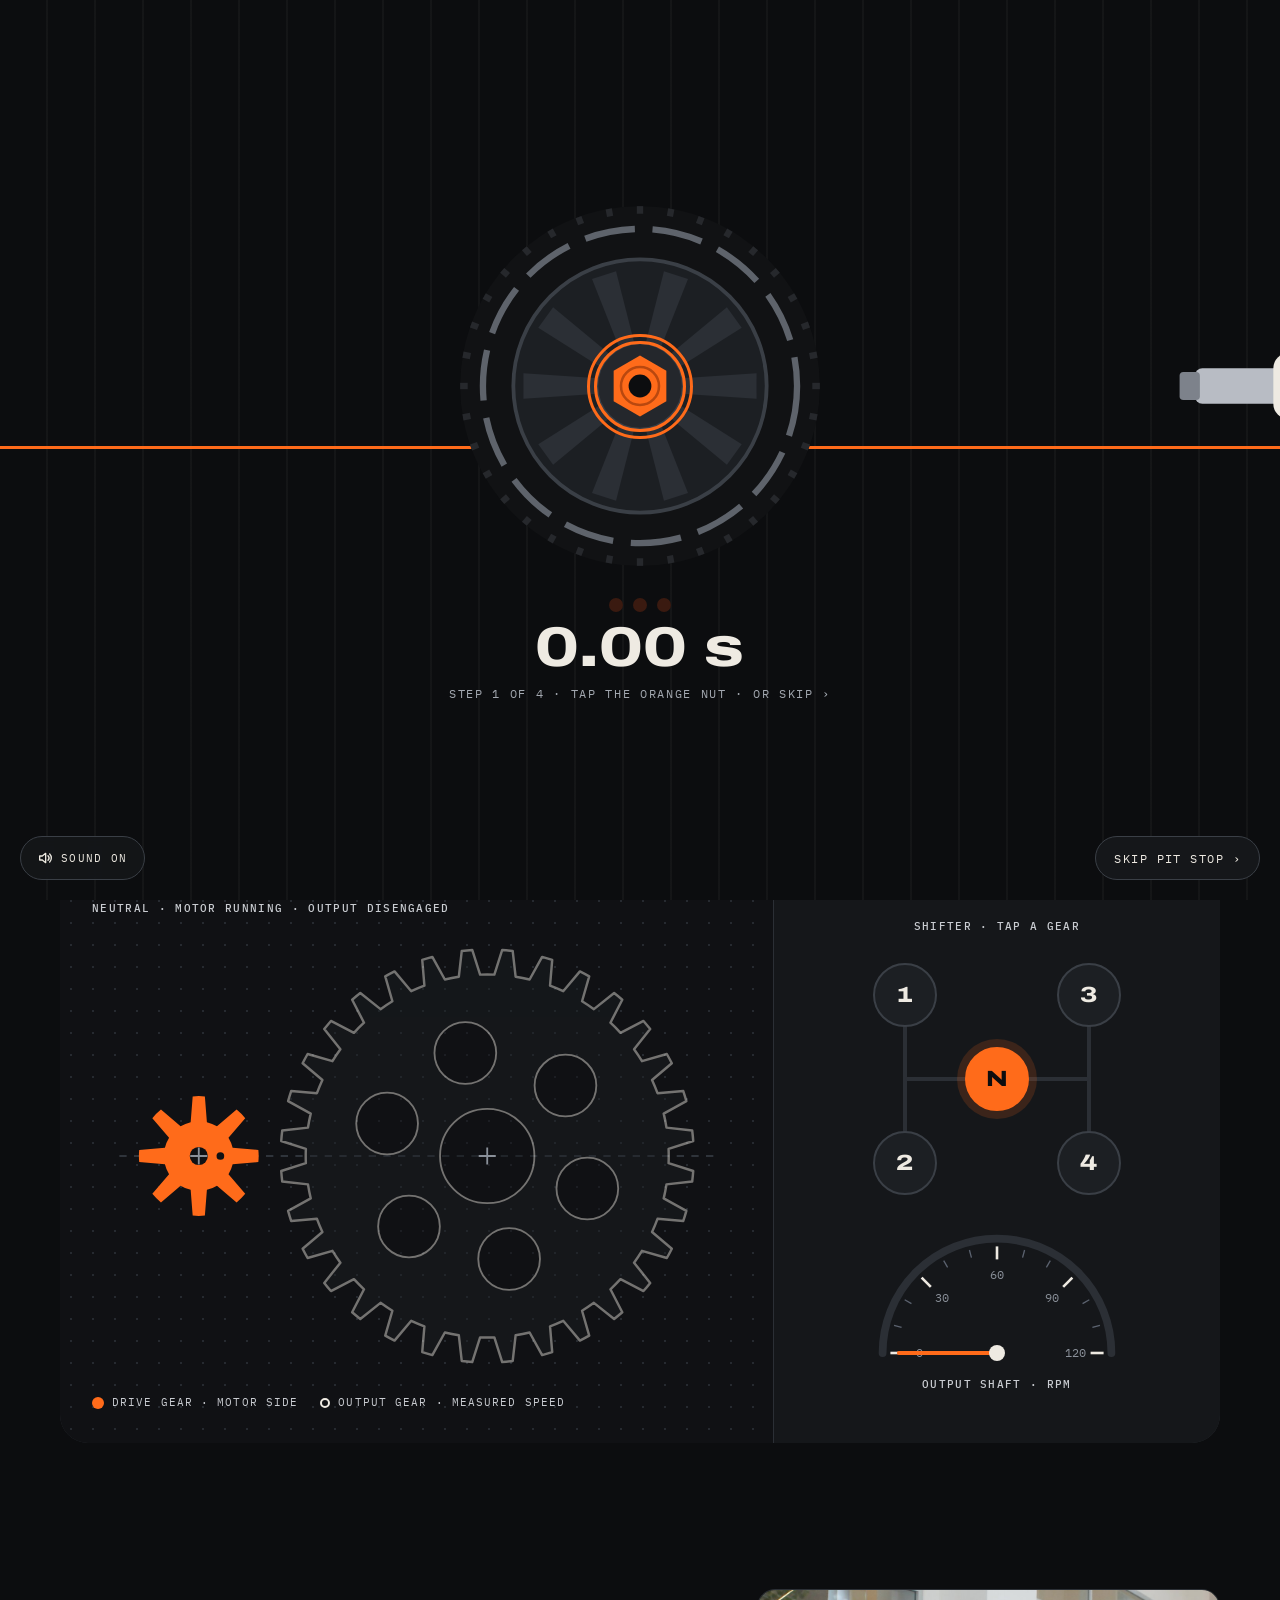
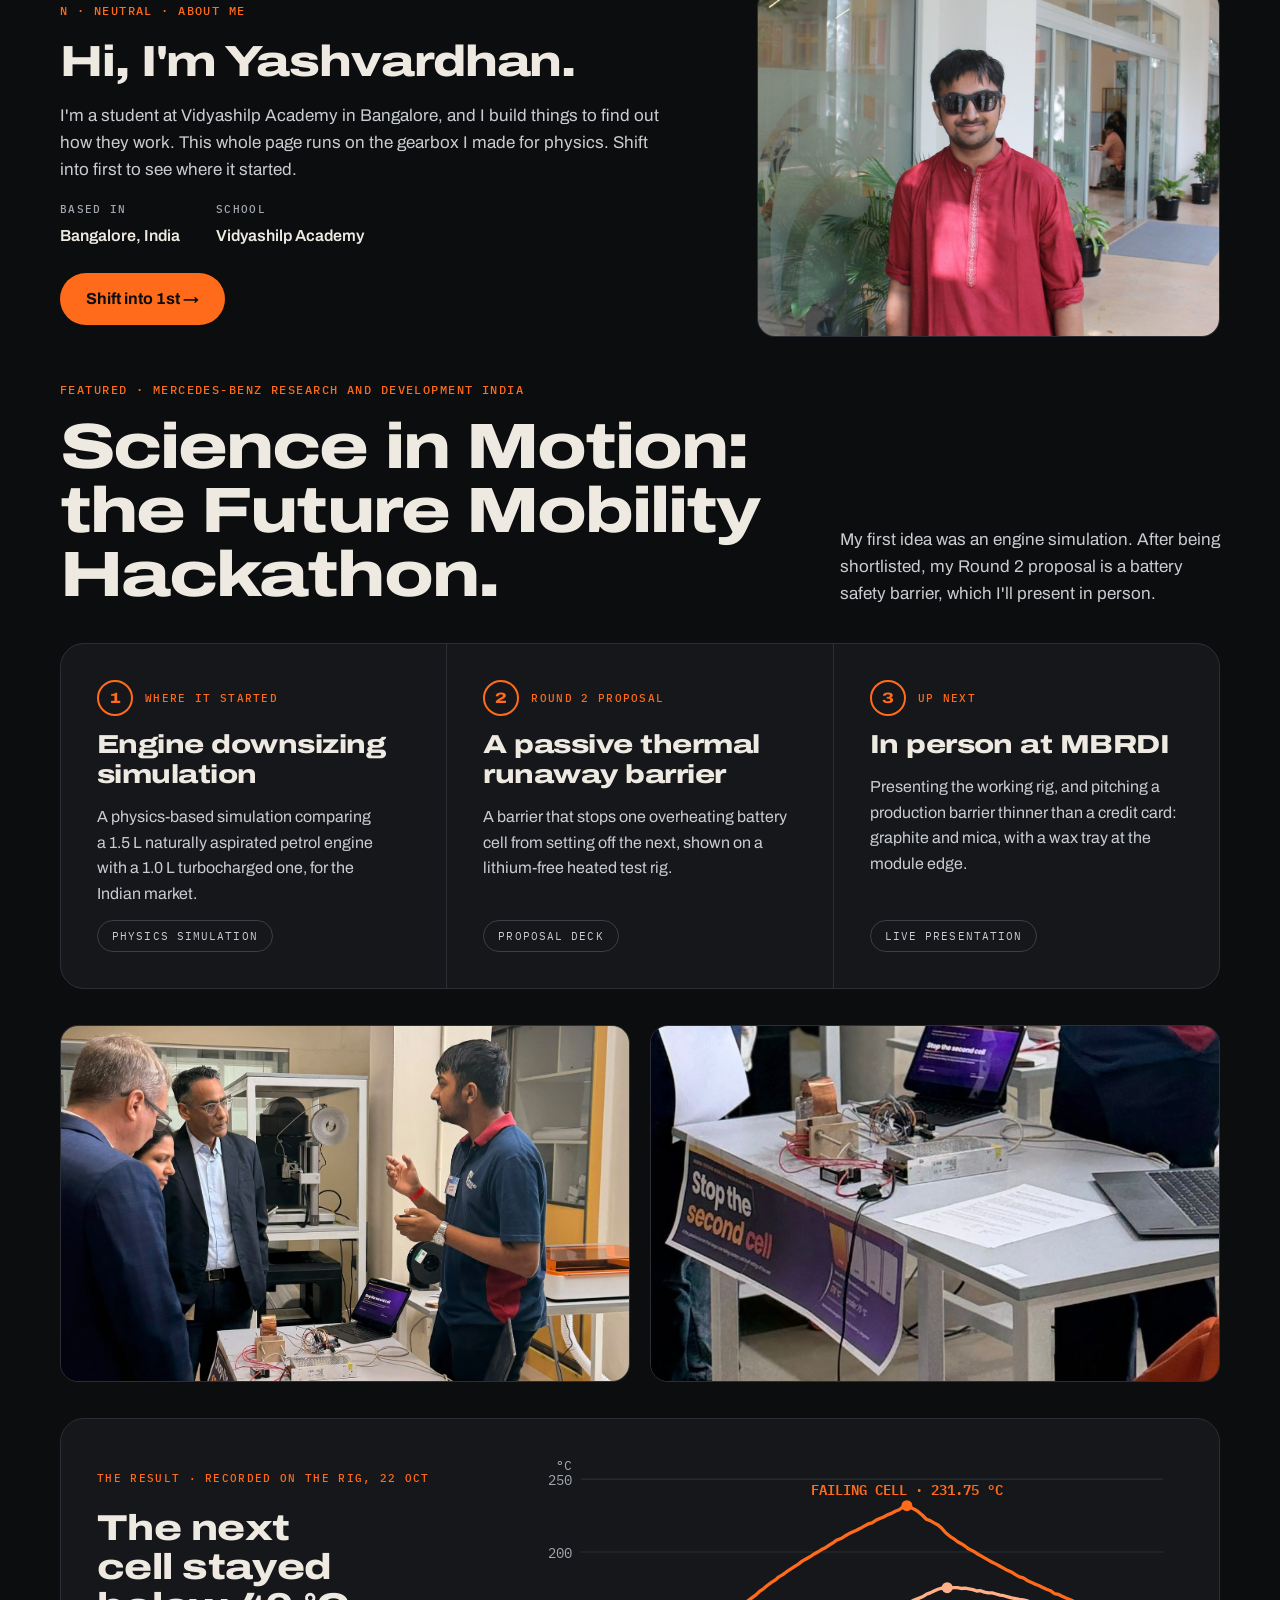
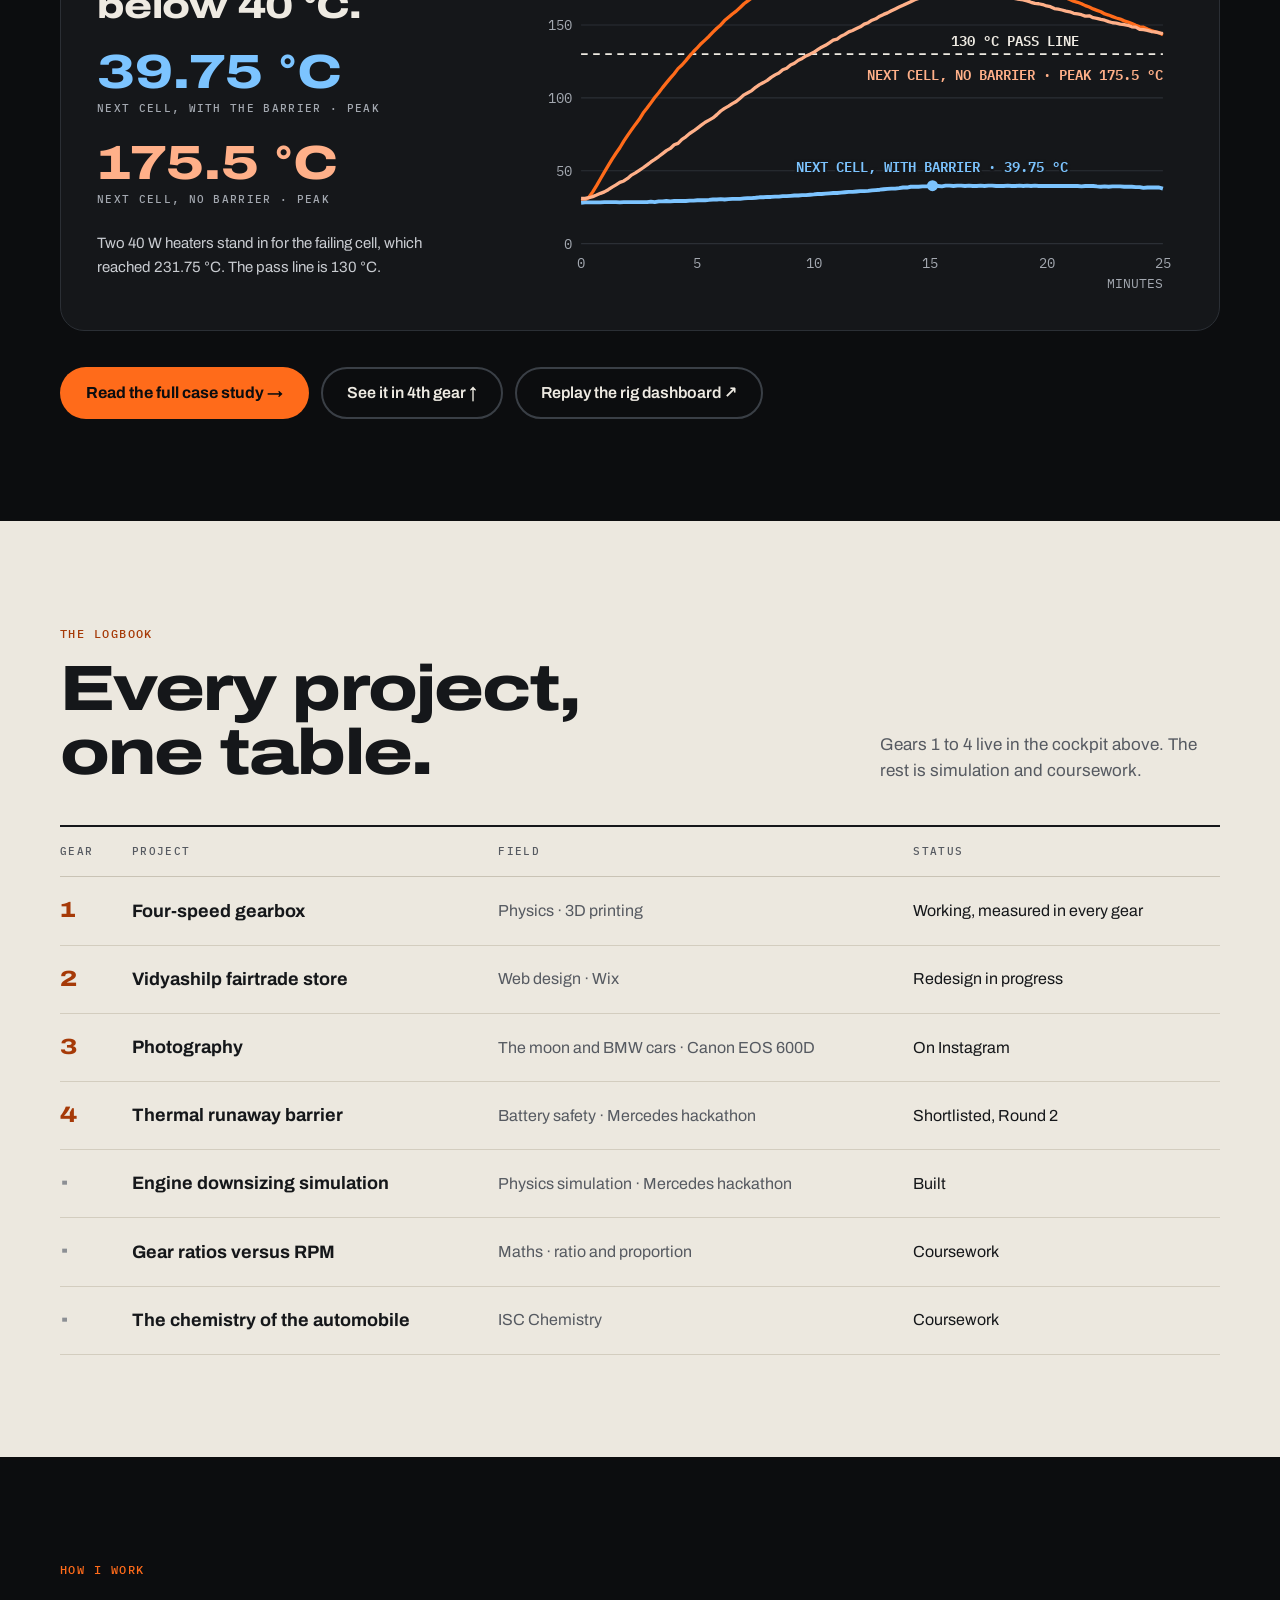
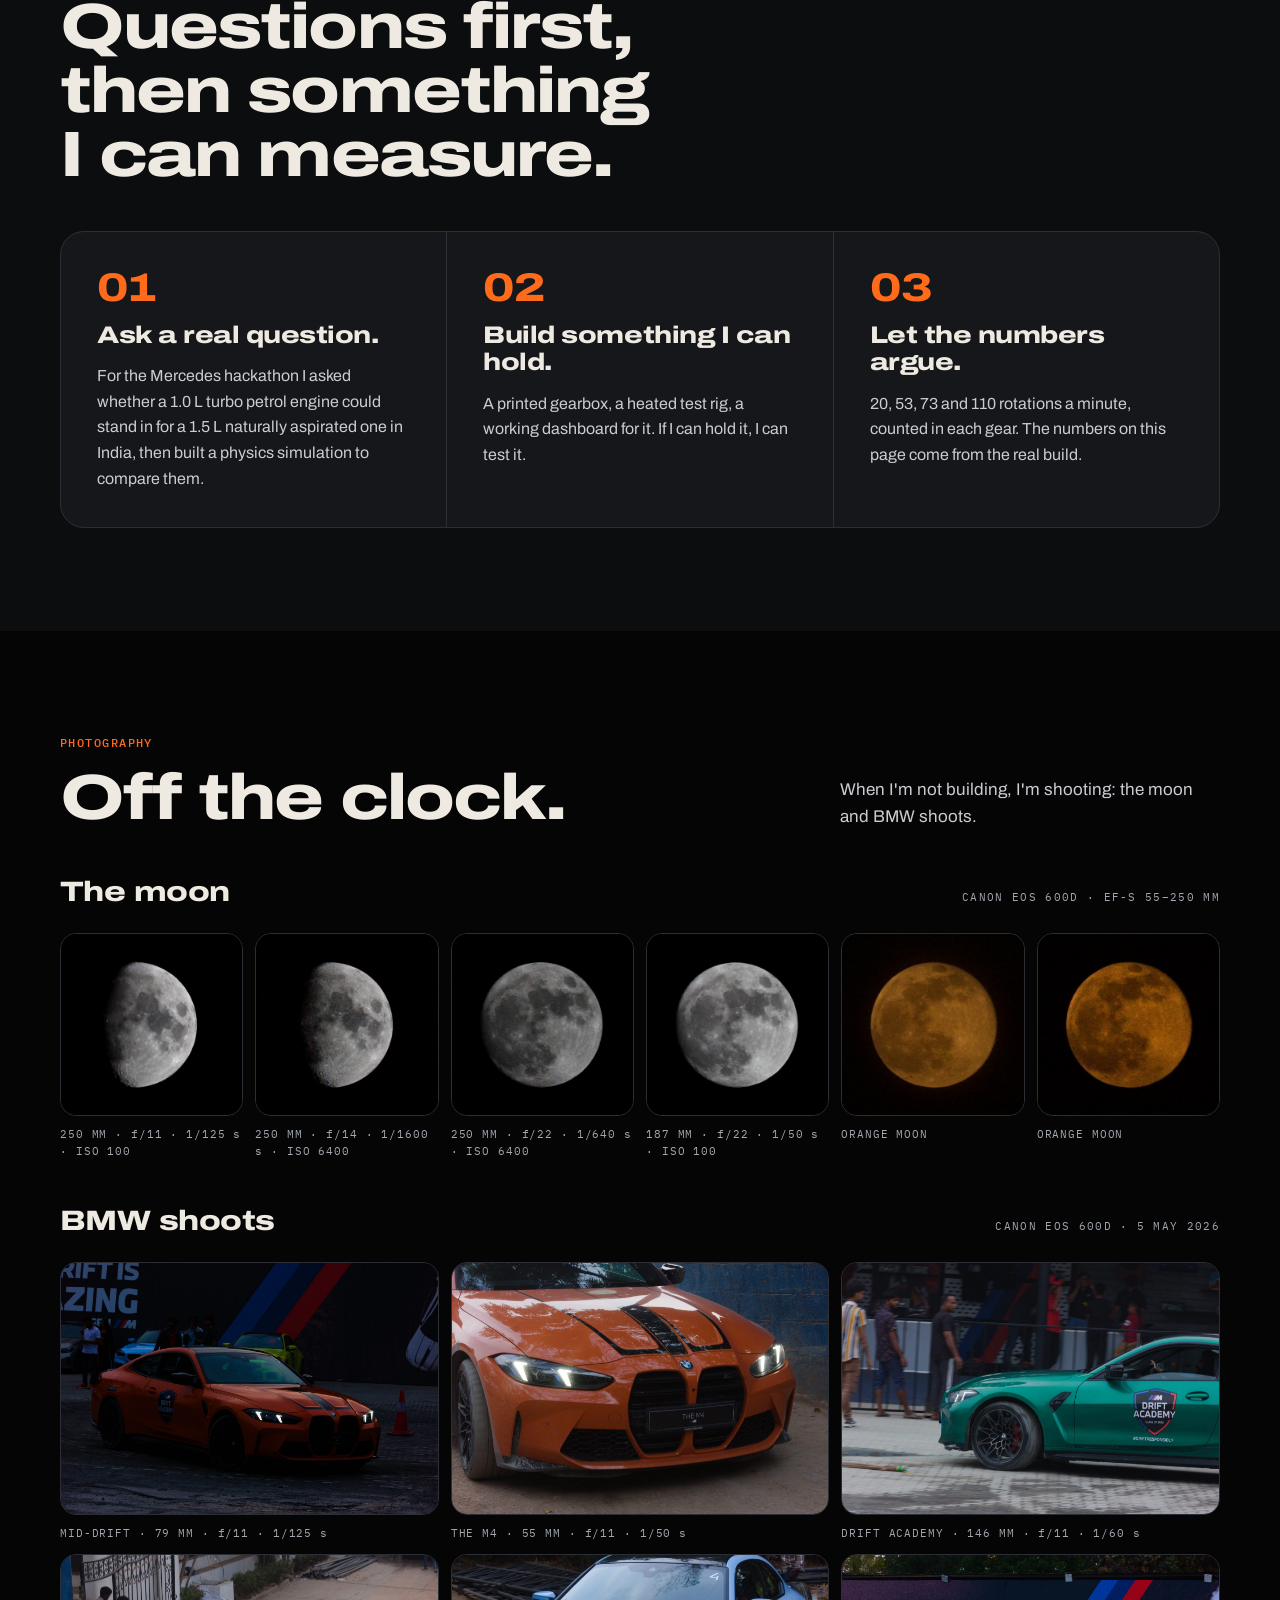
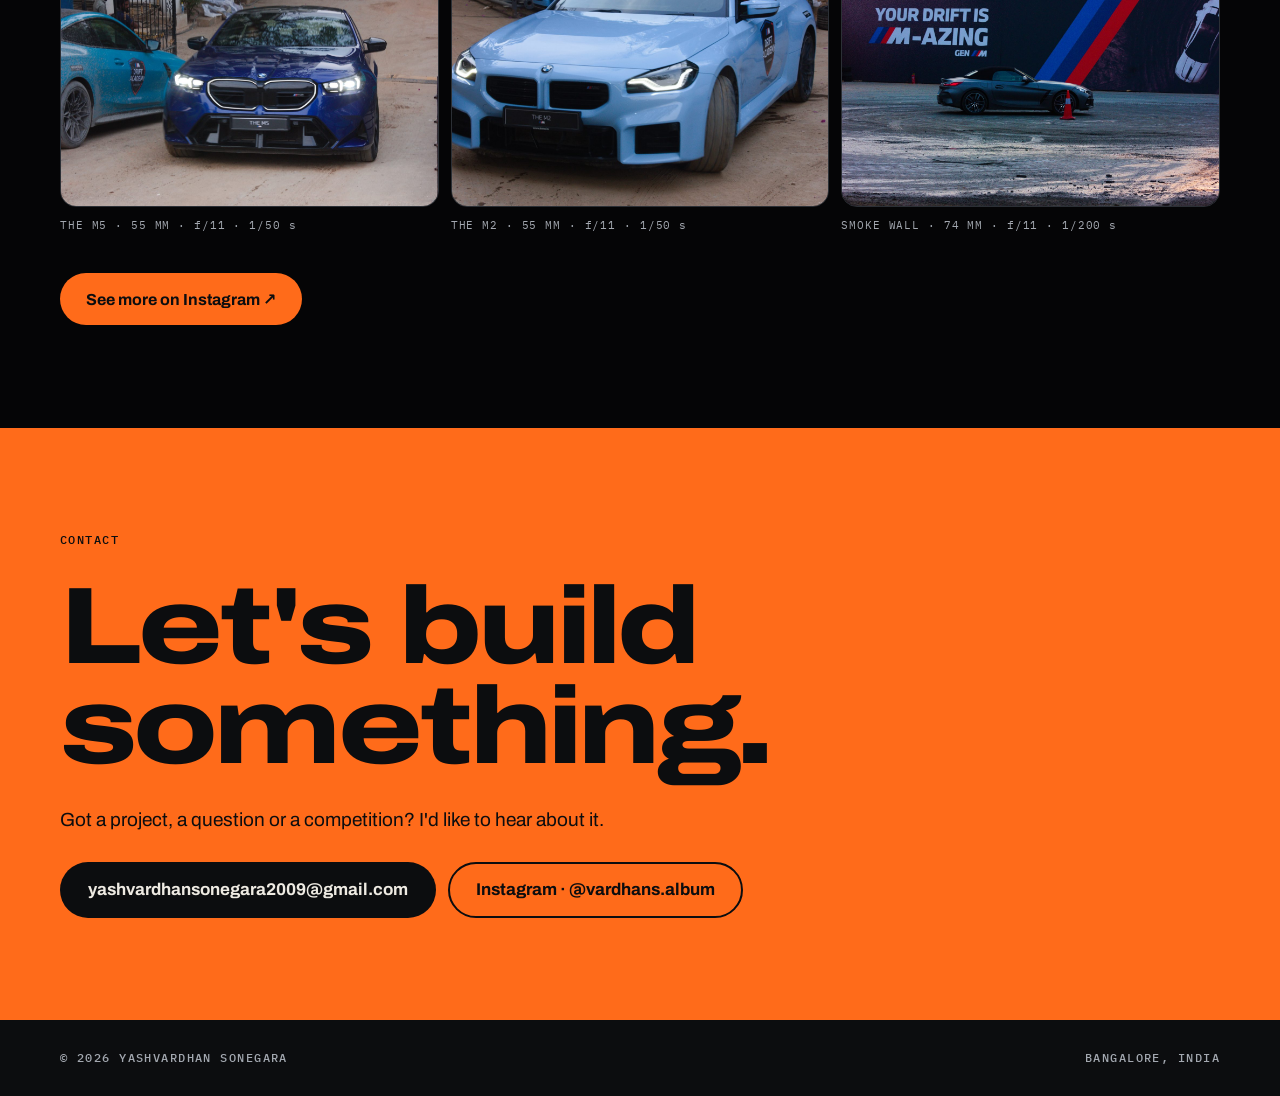
==== index.html @ 2292032a "Add files via upload" ====
<!DOCTYPE html>
<html lang="en">
<head>
  <meta charset="UTF-8">
  <meta name="viewport" content="width=device-width, initial-scale=1">
  <title>Shift — Yashvardhan Sonegara</title>
  <link rel="preconnect" href="https://fonts.googleapis.com">
  <link rel="preconnect" href="https://fonts.gstatic.com" crossorigin>
  <link href="https://fonts.googleapis.com/css2?family=Archivo:wdth,wght@62..125,100..900&family=IBM+Plex+Mono:wght@500;600&display=swap" rel="stylesheet">
  <link rel="stylesheet" href="css/styles.css">
</head>
<body>
  <!-- ============================================================
       HEADER
       ============================================================ -->
  <header>
    <div class="container header-inner">
      <a href="#top" class="header-brand">
        <span id="gear-badge" aria-hidden="true">N</span>
        <span class="header-name">Yashvardhan<span class="wide"> Sonegara</span></span>
      </a>
      <nav aria-label="Main">
        <a class="navlink" href="#cockpit">Cockpit</a>
        <a class="navlink" href="#mercedes">Mercedes</a>
        <a class="navlink" href="#logbook">Logbook</a>
        <a class="pill" href="#contact">Contact</a>
      </nav>
    </div>
  </header>

  <!-- ============================================================
       HERO
       ============================================================ -->
  <section id="top" aria-label="Introduction">
    <div class="container hero-inner">
      <a href="#mercedes" class="hero-pill">
        <span aria-hidden="true" class="hero-pill-dot"></span>SHORTLISTED · MERCEDES-BENZ R&amp;D INDIA HACKATHON →
      </a>
      <span class="hero-tagline">STUDENT · BUILDER · DESIGNER — BANGALORE</span>
      <h1 class="hero-headline">Shift through <em>my work.</em></h1>
      <p class="hero-intro">Each project sits in a gear of the four-speed gearbox I 3D-printed for physics. The tooth counts are real, and the output gear turns at the speed I measured in each gear. Pick a gear.</p>
    </div>
  </section>

  <!-- ============================================================
       COCKPIT SECTION (task 2.2)
       ============================================================ -->
  <section id="cockpit" aria-label="Gearbox cockpit" class="container" style="padding-top:0;padding-bottom:clamp(64px,8vw,112px)">

    <!-- Readout strip -->
    <div style="display:grid;grid-template-columns:repeat(auto-fit,minmax(min(170px,100%),1fr));gap:1px;background:var(--rule);border-radius:28px 28px 0 0;overflow:hidden">

      <!-- GEAR cell -->
      <div style="background:var(--panel);padding:20px clamp(16px,2vw,24px);display:flex;flex-direction:column;gap:8px;min-width:0">
        <span style="font-family:'IBM Plex Mono',ui-monospace,monospace;font-size:11px;font-weight:500;letter-spacing:0.12em;color:var(--muted)">GEAR</span>
        <span style="display:flex;align-items:baseline;gap:10px">
          <span id="readout-gear" style="font-weight:800;font-stretch:125%;font-size:56px;line-height:1;color:var(--ignition)">N</span>
          <span id="readout-name" style="font-size:15px;color:var(--muted)">Neutral</span>
        </span>
      </div>

      <!-- RATIO cell -->
      <div style="background:var(--panel);padding:20px clamp(16px,2vw,24px);display:flex;flex-direction:column;gap:8px;min-width:0">
        <span style="font-family:'IBM Plex Mono',ui-monospace,monospace;font-size:11px;font-weight:500;letter-spacing:0.12em;color:var(--muted)">RATIO</span>
        <span id="readout-ratio" style="font-weight:800;font-stretch:125%;font-size:clamp(20px,2.4vw,30px);line-height:1.1;white-space:nowrap">—</span>
      </div>

      <!-- TEETH cell -->
      <div style="background:var(--panel);padding:20px clamp(16px,2vw,24px);display:flex;flex-direction:column;gap:8px;min-width:0">
        <span style="font-family:'IBM Plex Mono',ui-monospace,monospace;font-size:11px;font-weight:500;letter-spacing:0.12em;color:var(--muted)">TEETH</span>
        <span id="readout-teeth" style="font-weight:800;font-stretch:125%;font-size:clamp(20px,2.4vw,30px);line-height:1.1;white-space:nowrap">—</span>
      </div>

      <!-- OUTPUT cell -->
      <div style="background:var(--panel);padding:20px clamp(16px,2vw,24px);display:flex;flex-direction:column;gap:8px;min-width:0">
        <span style="font-family:'IBM Plex Mono',ui-monospace,monospace;font-size:11px;font-weight:500;letter-spacing:0.12em;color:var(--muted)">OUTPUT</span>
        <span style="display:flex;align-items:baseline;gap:8px">
          <span id="readout-output" style="font-weight:800;font-stretch:125%;font-size:clamp(20px,2.4vw,30px);line-height:1.1;white-space:nowrap">0</span>
          <span style="font-size:15px;color:var(--muted)">rpm</span>
        </span>
      </div>

    </div><!-- /readout strip -->

    <!-- Cockpit body -->
    <div style="display:flex;flex-wrap:wrap;gap:1px;background:var(--rule);border-radius:0 0 28px 28px;overflow:hidden">

      <!-- Gear viewport -->
      <div style="flex:2 1 420px;min-width:0;box-sizing:border-box;background-color:var(--viz);background-image:radial-gradient(#262A30 1px,transparent 1.3px);background-size:22px 22px;padding:clamp(20px,3vw,32px);display:flex;flex-direction:column;gap:18px;justify-content:space-between">

        <!-- Status line -->
        <p id="status-line" style="margin:0;font-family:'IBM Plex Mono',ui-monospace,monospace;font-size:11px;font-weight:500;letter-spacing:0.12em;color:var(--muted)">NEUTRAL · MOTOR RUNNING · OUTPUT DISENGAGED</p>

        <!-- SVG gear visualization (injected by JS) -->
        <div id="viz"></div>

        <!-- Legend row -->
        <div style="display:flex;flex-wrap:wrap;gap:8px 22px;font-family:'IBM Plex Mono',ui-monospace,monospace;font-size:11px;letter-spacing:0.1em;color:var(--muted)">
          <span style="display:flex;align-items:center;gap:8px">
            <span aria-hidden="true" style="width:12px;height:12px;border-radius:50%;background:var(--ignition);flex:none"></span>
            DRIVE GEAR · MOTOR SIDE
          </span>
          <span style="display:flex;align-items:center;gap:8px">
            <span aria-hidden="true" style="width:10px;height:10px;border-radius:50%;border:2px solid var(--chalk);flex:none"></span>
            OUTPUT GEAR · MEASURED SPEED
          </span>
        </div>

      </div><!-- /gear viewport -->

      <!-- Shifter column -->
      <div style="flex:1 1 300px;min-width:0;box-sizing:border-box;background:var(--panel);padding:32px 20px;display:flex;flex-direction:column;gap:28px;align-items:center;justify-content:center">

        <span style="font-family:'IBM Plex Mono',ui-monospace,monospace;font-size:11px;font-weight:500;letter-spacing:0.12em;color:var(--muted)">SHIFTER · TAP A GEAR</span>

        <!-- H-pattern shifter: 248×232px container -->
        <div style="position:relative;width:248px;height:232px">

          <!-- H-pattern bars (decorative) -->
          <div aria-hidden="true" style="position:absolute;left:30px;top:32px;width:4px;height:168px;background:var(--rule);border-radius:2px"></div>
          <div aria-hidden="true" style="position:absolute;left:214px;top:32px;width:4px;height:168px;background:var(--rule);border-radius:2px"></div>
          <div aria-hidden="true" style="position:absolute;left:32px;top:114px;width:184px;height:4px;background:var(--rule);border-radius:2px"></div>

          <!-- 3×3 grid overlay for knob placement -->
          <div style="position:absolute;inset:0;display:grid;grid-template-columns:repeat(3,64px);grid-template-rows:repeat(3,64px);column-gap:28px;row-gap:20px">
            <button class="knob" data-gear="1" aria-pressed="false" aria-label="Shift to 1st gear: the gearbox" style="grid-column:1;grid-row:1">1</button>
            <button class="knob" data-gear="3" aria-pressed="false" aria-label="Shift to 3rd gear: photography" style="grid-column:3;grid-row:1">3</button>
            <button class="knob" data-gear="N" aria-pressed="true" aria-label="Shift to neutral: about me" style="grid-column:2;grid-row:2">N</button>
            <button class="knob" data-gear="2" aria-pressed="false" aria-label="Shift to 2nd gear: the fairtrade store" style="grid-column:1;grid-row:3">2</button>
            <button class="knob" data-gear="4" aria-pressed="false" aria-label="Shift to 4th gear: the Mercedes hackathon" style="grid-column:3;grid-row:3">4</button>
          </div>

        </div><!-- /H-pattern shifter -->

        <!-- Rev gauge -->
        <div style="width:100%;max-width:260px;display:flex;flex-direction:column;gap:10px;align-items:center">

          <!-- Aspect-ratio wrapper for the SVG + needle overlay -->
          <div style="position:relative;width:100%;aspect-ratio:200/110">

            <!-- Arc SVG (aria-hidden — visual only) -->
            <svg viewBox="0 0 200 110" aria-hidden="true" style="position:absolute;inset:0;width:100%;height:100%">
              <!-- Background arc: M12 100 A88 88 0 0 1 188 100 -->
              <path d="M12 100 A88 88 0 0 1 188 100" fill="none" stroke="#2B2F35" stroke-width="6" stroke-linecap="round"/>

              <!-- 0 rpm — major tick + label -->
              <line x1="28.00" y1="100.00" x2="18.00" y2="100.00" stroke="#EEEAE2" stroke-width="2"/>
              <text x="40.00" y="103.00" text-anchor="middle" fill="#8A9099" style="font-family:'IBM Plex Mono',monospace;font-size:9px">0</text>

              <!-- 10 rpm — minor tick -->
              <line x1="26.59" y1="80.33" x2="20.79" y2="78.78" stroke="#5C6370" stroke-width="1"/>
              <!-- 20 rpm — minor tick -->
              <line x1="34.18" y1="62.00" x2="28.99" y2="59.00" stroke="#5C6370" stroke-width="1"/>

              <!-- 30 rpm — major tick + label -->
              <line x1="49.09" y1="49.09" x2="42.02" y2="42.02" stroke="#EEEAE2" stroke-width="2"/>
              <text x="57.57" y="60.57" text-anchor="middle" fill="#8A9099" style="font-family:'IBM Plex Mono',monospace;font-size:9px">30</text>

              <!-- 40 rpm — minor tick -->
              <line x1="62.00" y1="34.18" x2="59.00" y2="28.99" stroke="#5C6370" stroke-width="1"/>
              <!-- 50 rpm — minor tick -->
              <line x1="80.33" y1="26.59" x2="78.78" y2="20.79" stroke="#5C6370" stroke-width="1"/>

              <!-- 60 rpm — major tick + label -->
              <line x1="100.00" y1="28.00" x2="100.00" y2="18.00" stroke="#EEEAE2" stroke-width="2"/>
              <text x="100.00" y="43.00" text-anchor="middle" fill="#8A9099" style="font-family:'IBM Plex Mono',monospace;font-size:9px">60</text>

              <!-- 70 rpm — minor tick -->
              <line x1="119.67" y1="26.59" x2="121.22" y2="20.79" stroke="#5C6370" stroke-width="1"/>
              <!-- 80 rpm — minor tick -->
              <line x1="138.00" y1="34.18" x2="141.00" y2="28.99" stroke="#5C6370" stroke-width="1"/>

              <!-- 90 rpm — major tick + label -->
              <line x1="150.91" y1="49.09" x2="157.98" y2="42.02" stroke="#EEEAE2" stroke-width="2"/>
              <text x="142.43" y="60.57" text-anchor="middle" fill="#8A9099" style="font-family:'IBM Plex Mono',monospace;font-size:9px">90</text>

              <!-- 100 rpm — minor tick -->
              <line x1="165.82" y1="62.00" x2="171.01" y2="59.00" stroke="#5C6370" stroke-width="1"/>
              <!-- 110 rpm — minor tick -->
              <line x1="173.41" y1="80.33" x2="179.21" y2="78.78" stroke="#5C6370" stroke-width="1"/>

              <!-- 120 rpm — major tick + label -->
              <line x1="172.00" y1="100.00" x2="182.00" y2="100.00" stroke="#EEEAE2" stroke-width="2"/>
              <text x="160.00" y="103.00" text-anchor="middle" fill="#8A9099" style="font-family:'IBM Plex Mono',monospace;font-size:9px">120</text>
            </svg>

            <!-- Needle div (JS sets --needle CSS var to rotate it) -->
            <div id="needle" style="position:absolute;left:50%;bottom:9.09%;height:70%;width:4px;margin-left:-2px;background:var(--ignition);border-radius:2px;transform-origin:50% 100%;transform:rotate(var(--needle,-90deg));transition:transform .7s cubic-bezier(.3,1.35,.5,1)"></div>

            <!-- Hub circle at needle pivot -->
            <div aria-hidden="true" style="position:absolute;left:50%;bottom:9.09%;width:16px;height:16px;margin:0 0 -8px -8px;border-radius:50%;background:var(--chalk)"></div>

          </div><!-- /aspect-ratio wrapper -->

          <span style="font-family:'IBM Plex Mono',ui-monospace,monospace;font-size:11px;font-weight:500;letter-spacing:0.12em;color:var(--muted)">OUTPUT SHAFT · RPM</span>

        </div><!-- /rev gauge -->

      </div><!-- /shifter column -->

    </div><!-- /cockpit body -->

    <!-- Off-screen live region for screen readers -->
    <span id="live-region" aria-live="polite" style="position:absolute;width:1px;height:1px;overflow:hidden;clip:rect(0,0,0,0);white-space:nowrap"></span>

  </section><!-- /#cockpit -->

  <!-- ============================================================
       PROJECT PANELS (task 2.3)
       ============================================================ -->

  <!-- Panel N — Neutral / About Me (visible by default) -->
  <article class="panel" data-gear="N">
    <div class="container" style="padding-block: clamp(24px,3.4vw,44px);">
      <div style="display:flex;flex-wrap:wrap;gap:32px;align-items:center">
        <div style="flex:3 1 360px;min-width:0;display:flex;flex-direction:column;gap:18px">
          <span style="font-family:'IBM Plex Mono',ui-monospace,monospace;font-size:12px;font-weight:500;letter-spacing:.12em;color:var(--ignition)">N · NEUTRAL · ABOUT ME</span>
          <h2 style="margin:0;font-weight:800;font-stretch:125%;font-size:clamp(28px,3.4vw,44px);line-height:1.04;letter-spacing:-0.025em;text-wrap:balance">Hi, I'm Yashvardhan.</h2>
          <p style="margin:0;font-size:17px;line-height:1.6;color:var(--muted);max-width:620px;text-wrap:pretty">I'm a student at Vidyashilp Academy in Bangalore, and I build things to find out how they work. This whole page runs on the gearbox I made for physics. Shift into first to see where it started.</p>
          <div style="display:flex;flex-wrap:wrap;gap:16px 36px">
            <div style="display:flex;flex-direction:column;gap:4px">
              <span style="font-family:'IBM Plex Mono',ui-monospace,monospace;font-size:11px;font-weight:500;letter-spacing:.12em;color:var(--dim)">BASED IN</span>
              <span style="font-size:16px;font-weight:600;color:var(--chalk)">Bangalore, India</span>
            </div>
            <div style="display:flex;flex-direction:column;gap:4px">
              <span style="font-family:'IBM Plex Mono',ui-monospace,monospace;font-size:11px;font-weight:500;letter-spacing:.12em;color:var(--dim)">SCHOOL</span>
              <span style="font-size:16px;font-weight:600;color:var(--chalk)">Vidyashilp Academy</span>
            </div>
          </div>
          <div style="display:flex;flex-wrap:wrap;gap:12px;padding-top:6px">
            <button class="cta" data-shift-to="1">Shift into 1st →</button>
          </div>
        </div>
        <img src="assets/img/me.jpg" alt="Portrait of me, Yashvardhan Sonegara" loading="lazy" style="flex:2 1 260px;min-width:0;align-self:center;width:100%;height:auto;aspect-ratio:4/3;object-fit:cover;border-radius:18px;border:1px solid var(--rule);display:block">
      </div>
    </div>
  </article>

  <!-- Panel 1 — 1st Gear / Physics Project -->
  <article class="panel" data-gear="1" hidden>
    <div class="container" style="padding-block: clamp(24px,3.4vw,44px);">
      <div style="display:flex;flex-wrap:wrap;gap:32px;align-items:center">
        <div style="flex:3 1 360px;min-width:0;display:flex;flex-direction:column;gap:18px">
          <span style="font-family:'IBM Plex Mono',ui-monospace,monospace;font-size:12px;font-weight:500;letter-spacing:.12em;color:var(--ignition)">1ST GEAR · PHYSICS PROJECT</span>
          <h2 style="margin:0;font-weight:800;font-stretch:125%;font-size:clamp(28px,3.4vw,44px);line-height:1.04;letter-spacing:-0.025em;text-wrap:balance">The gearbox you're driving.</h2>
          <p style="margin:0;font-size:17px;line-height:1.6;color:var(--muted);max-width:620px;text-wrap:pretty">A four-speed manual gearbox, 3D-printed and driven by a small electric motor, built to show how gear ratio sets output speed. I counted output rotations for a minute in every gear: 20, 53, 73 and 110. The same numbers became my maths project on ratio and proportion.</p>
          <div style="display:flex;flex-wrap:wrap;gap:16px 36px">
            <div style="display:flex;flex-direction:column;gap:4px">
              <span style="font-family:'IBM Plex Mono',ui-monospace,monospace;font-size:11px;font-weight:500;letter-spacing:.12em;color:var(--dim)">STATUS</span>
              <span style="font-size:16px;font-weight:600;color:var(--chalk)">Built, working, measured</span>
            </div>
            <div style="display:flex;flex-direction:column;gap:4px">
              <span style="font-family:'IBM Plex Mono',ui-monospace,monospace;font-size:11px;font-weight:500;letter-spacing:.12em;color:var(--dim)">ALSO BECAME</span>
              <span style="font-size:16px;font-weight:600;color:var(--chalk)">Maths project on ratios</span>
            </div>
          </div>
          <div style="display:flex;flex-wrap:wrap;gap:12px;padding-top:6px">
            <button class="cta" data-shift-to="2">Shift into 2nd →</button>
            <button class="ghost" data-shift-to="N">Back to neutral</button>
          </div>
        </div>
        <img src="assets/img/gearbox.jpg" alt="My 3D-printed four-speed manual gearbox" loading="lazy" style="flex:2 1 260px;min-width:0;align-self:center;width:100%;height:auto;aspect-ratio:4/3;object-fit:cover;border-radius:18px;border:1px solid var(--rule);display:block">
      </div>
    </div>
  </article>

  <!-- Panel 2 — 2nd Gear / Fairtrade Store -->
  <article class="panel" data-gear="2" hidden>
    <div class="container" style="padding-block: clamp(24px,3.4vw,44px);">
      <div style="display:flex;flex-wrap:wrap;gap:32px;align-items:center">
        <div style="flex:3 1 360px;min-width:0;display:flex;flex-direction:column;gap:18px">
          <span style="font-family:'IBM Plex Mono',ui-monospace,monospace;font-size:12px;font-weight:500;letter-spacing:.12em;color:var(--ignition)">2ND GEAR · WEB DESIGN · WIX</span>
          <h2 style="margin:0;font-weight:800;font-stretch:125%;font-size:clamp(28px,3.4vw,44px);line-height:1.04;letter-spacing:-0.025em;text-wrap:balance">A smoother fairtrade store for Vidyashilp.</h2>
          <p style="margin:0;font-size:17px;line-height:1.6;color:var(--muted);max-width:620px;text-wrap:pretty">An online store that sells fairtrade products, built on Wix with Vidyashilp. I'm redesigning the interface so it looks better and moves more smoothly, then rebuilding it in Wix.</p>
          <div style="display:flex;flex-wrap:wrap;gap:16px 36px">
            <div style="display:flex;flex-direction:column;gap:4px">
              <span style="font-family:'IBM Plex Mono',ui-monospace,monospace;font-size:11px;font-weight:500;letter-spacing:.12em;color:var(--dim)">STATUS</span>
              <span style="font-size:16px;font-weight:600;color:var(--chalk)">Redesign in progress</span>
            </div>
            <div style="display:flex;flex-direction:column;gap:4px">
              <span style="font-family:'IBM Plex Mono',ui-monospace,monospace;font-size:11px;font-weight:500;letter-spacing:.12em;color:var(--dim)">PLATFORM</span>
              <span style="font-size:16px;font-weight:600;color:var(--chalk)">Wix</span>
            </div>
          </div>
          <div style="display:flex;flex-wrap:wrap;gap:12px;padding-top:6px">
            <button class="cta" data-shift-to="3">Shift into 3rd →</button>
            <a class="ghost" href="https://vsafairtrade.wixsite.com/ecommercestore">Visit the current store ↗</a>
          </div>
        </div>
        <div style="flex:2 1 260px;min-width:0;align-self:center;aspect-ratio:4/3;border-radius:18px;border:1px dashed var(--rule-2);background:repeating-linear-gradient(135deg,#14161A 0 12px,#17191D 12px 24px);display:flex;align-items:center;justify-content:center;text-align:center;padding:16px;box-sizing:border-box;font-family:'IBM Plex Mono',ui-monospace,monospace;font-size:12px;letter-spacing:.1em;color:var(--muted)">[SCREENSHOT: THE STORE]</div>
      </div>
    </div>
  </article>

  <!-- Panel 3 — 3rd Gear / Photography -->
  <article class="panel" data-gear="3" hidden>
    <div class="container" style="padding-block: clamp(24px,3.4vw,44px);">
      <div style="display:flex;flex-wrap:wrap;gap:32px;align-items:center">
        <div style="flex:3 1 360px;min-width:0;display:flex;flex-direction:column;gap:18px">
          <span style="font-family:'IBM Plex Mono',ui-monospace,monospace;font-size:12px;font-weight:500;letter-spacing:.12em;color:var(--ignition)">3RD GEAR · PHOTOGRAPHY</span>
          <h2 style="margin:0;font-weight:800;font-stretch:125%;font-size:clamp(28px,3.4vw,44px);line-height:1.04;letter-spacing:-0.025em;text-wrap:balance">Off the clock, behind a camera.</h2>
          <p style="margin:0;font-size:17px;line-height:1.6;color:var(--muted);max-width:620px;text-wrap:pretty">I shoot on a Canon EOS 600D: the moon through a 250&nbsp;mm lens, and BMW cars at a drift event. A few favourites are further down this page, and more are on Instagram.</p>
          <div style="display:flex;flex-wrap:wrap;gap:16px 36px">
            <div style="display:flex;flex-direction:column;gap:4px">
              <span style="font-family:'IBM Plex Mono',ui-monospace,monospace;font-size:11px;font-weight:500;letter-spacing:.12em;color:var(--dim)">CAMERA</span>
              <span style="font-size:16px;font-weight:600;color:var(--chalk)">Canon EOS 600D</span>
            </div>
            <div style="display:flex;flex-direction:column;gap:4px">
              <span style="font-family:'IBM Plex Mono',ui-monospace,monospace;font-size:11px;font-weight:500;letter-spacing:.12em;color:var(--dim)">INSTAGRAM</span>
              <span style="font-size:16px;font-weight:600;color:var(--chalk)">@vardhans.album</span>
            </div>
          </div>
          <div style="display:flex;flex-wrap:wrap;gap:12px;padding-top:6px">
            <button class="cta" data-shift-to="4">Shift into 4th →</button>
            <a class="ghost" href="#photos">See the photos ↓</a>
          </div>
        </div>
        <img src="assets/img/bmw-m4.jpg" alt="Close-up of an orange BMW M4 I photographed" loading="lazy" style="flex:2 1 260px;min-width:0;align-self:center;width:100%;height:auto;aspect-ratio:4/3;object-fit:cover;border-radius:18px;border:1px solid var(--rule);display:block">
      </div>
    </div>
  </article>

  <!-- Panel 4 — 4th Gear / Mercedes-Benz R&D India -->
  <article class="panel" data-gear="4" hidden>
    <div class="container" style="padding-block: clamp(24px,3.4vw,44px);">
      <div style="display:flex;flex-wrap:wrap;gap:32px;align-items:center">
        <div style="flex:3 1 360px;min-width:0;display:flex;flex-direction:column;gap:18px">
          <span style="font-family:'IBM Plex Mono',ui-monospace,monospace;font-size:12px;font-weight:500;letter-spacing:.12em;color:var(--ignition)">4TH GEAR · OVERDRIVE · MERCEDES-BENZ R&amp;D INDIA</span>
          <h2 style="margin:0;font-weight:800;font-stretch:125%;font-size:clamp(28px,3.4vw,44px);line-height:1.04;letter-spacing:-0.025em;text-wrap:balance">Stopping one hot cell from taking the pack with it.</h2>
          <p style="margin:0;font-size:17px;line-height:1.6;color:var(--muted);max-width:620px;text-wrap:pretty">A passive barrier between battery cells that keeps thermal runaway from spreading from one cell to the next. I demonstrate it on a lithium-free heated test rig. The next step is a production barrier thinner than a credit card, made of graphite and mica, with a wax tray at the module edge.</p>
          <div style="display:flex;flex-wrap:wrap;gap:16px 36px">
            <div style="display:flex;flex-direction:column;gap:4px">
              <span style="font-family:'IBM Plex Mono',ui-monospace,monospace;font-size:11px;font-weight:500;letter-spacing:.12em;color:var(--dim)">EVENT</span>
              <span style="font-size:16px;font-weight:600;color:var(--chalk)">Future Mobility Hackathon</span>
            </div>
            <div style="display:flex;flex-direction:column;gap:4px">
              <span style="font-family:'IBM Plex Mono',ui-monospace,monospace;font-size:11px;font-weight:500;letter-spacing:.12em;color:var(--dim)">STATUS</span>
              <span style="font-size:16px;font-weight:600;color:var(--chalk)">Shortlisted, Round 2</span>
            </div>
            <div style="display:flex;flex-direction:column;gap:4px">
              <span style="font-family:'IBM Plex Mono',ui-monospace,monospace;font-size:11px;font-weight:500;letter-spacing:.12em;color:var(--dim)">PROJECT</span>
              <span style="font-size:16px;font-weight:600;color:var(--chalk)">Stop the second cell</span>
            </div>
          </div>
          <div style="display:flex;flex-wrap:wrap;gap:12px;padding-top:6px">
            <a class="cta" href="case-study.html">Read the case study →</a>
            <button class="ghost" data-shift-to="N">Back to neutral</button>
          </div>
        </div>
        <img src="assets/img/hackathon-handshake.jpg" alt="Shaking hands with a judge at my Stop the second cell stand, with the test rig on the table" loading="lazy" style="flex:2 1 260px;min-width:0;align-self:center;width:100%;height:auto;aspect-ratio:4/3;object-fit:cover;border-radius:18px;border:1px solid var(--rule);display:block">
      </div>
    </div>
  </article>


  <!-- ============================================================
       MERCEDES SECTION
       ============================================================ -->
  <section id="mercedes" class="container" style="padding-bottom:clamp(64px,8vw,112px);display:flex;flex-direction:column;gap:36px">

    <!-- Header row -->
    <div style="display:flex;flex-wrap:wrap;gap:20px 48px;align-items:flex-end;justify-content:space-between">
      <div style="flex:1 1 560px;min-width:0;display:flex;flex-direction:column;gap:16px">
        <span style="font-family:'IBM Plex Mono',ui-monospace,monospace;font-size:12px;font-weight:500;letter-spacing:.12em;color:var(--ignition)">FEATURED · MERCEDES-BENZ RESEARCH AND DEVELOPMENT INDIA</span>
        <h2 style="margin:0;font-weight:800;font-stretch:125%;font-size:clamp(34px,5vw,64px);line-height:1;letter-spacing:-0.03em;text-wrap:balance">Science in Motion: the Future Mobility Hackathon.</h2>
      </div>
      <p style="flex:0 1 380px;margin:0;font-size:17px;line-height:1.6;color:var(--muted);text-wrap:pretty">My first idea was an engine simulation. After being shortlisted, my Round 2 proposal is a battery safety barrier, which I'll present in person.</p>
    </div>

    <!-- Three stage cards -->
    <div style="display:grid;grid-template-columns:repeat(auto-fit,minmax(min(220px,100%),1fr));gap:1px;background:var(--rule);border:1px solid var(--rule);border-radius:24px;overflow:hidden">

      <!-- Stage 1: WHERE IT STARTED -->
      <div style="background:var(--panel);padding:clamp(24px,3vw,36px);display:flex;flex-direction:column;gap:14px;min-width:0">
        <div style="display:flex;align-items:center;gap:12px">
          <span style="font-weight:800;font-stretch:125%;font-size:15px;width:36px;height:36px;border-radius:50%;border:2px solid var(--ignition);color:var(--ignition);display:flex;align-items:center;justify-content:center;flex:none">1</span>
          <span style="font-family:'IBM Plex Mono',ui-monospace,monospace;font-size:11px;font-weight:500;letter-spacing:.12em;color:var(--ignition)">WHERE IT STARTED</span>
        </div>
        <h3 style="margin:0;font-weight:800;font-stretch:125%;font-size:clamp(22px,2.2vw,26px);line-height:1.15;letter-spacing:-0.02em">Engine downsizing simulation</h3>
        <p style="margin:0;font-size:16px;line-height:1.6;color:var(--muted);text-wrap:pretty">A physics-based simulation comparing a 1.5&nbsp;L naturally aspirated petrol engine with a 1.0&nbsp;L turbocharged one, for the Indian market.</p>
        <span style="margin-top:auto;align-self:flex-start;min-height:32px;padding:0 14px;border-radius:999px;border:1px solid var(--rule-2);display:inline-flex;align-items:center;font-family:'IBM Plex Mono',ui-monospace,monospace;font-size:11px;letter-spacing:.1em;color:var(--muted)">PHYSICS SIMULATION</span>
      </div>

      <!-- Stage 2: ROUND 2 PROPOSAL -->
      <div style="background:var(--panel);padding:clamp(24px,3vw,36px);display:flex;flex-direction:column;gap:14px;min-width:0">
        <div style="display:flex;align-items:center;gap:12px">
          <span style="font-weight:800;font-stretch:125%;font-size:15px;width:36px;height:36px;border-radius:50%;border:2px solid var(--ignition);color:var(--ignition);display:flex;align-items:center;justify-content:center;flex:none">2</span>
          <span style="font-family:'IBM Plex Mono',ui-monospace,monospace;font-size:11px;font-weight:500;letter-spacing:.12em;color:var(--ignition)">ROUND 2 PROPOSAL</span>
        </div>
        <h3 style="margin:0;font-weight:800;font-stretch:125%;font-size:clamp(22px,2.2vw,26px);line-height:1.15;letter-spacing:-0.02em">A passive thermal runaway barrier</h3>
        <p style="margin:0;font-size:16px;line-height:1.6;color:var(--muted);text-wrap:pretty">A barrier that stops one overheating battery cell from setting off the next, shown on a lithium-free heated test rig.</p>
        <span style="margin-top:auto;align-self:flex-start;min-height:32px;padding:0 14px;border-radius:999px;border:1px solid var(--rule-2);display:inline-flex;align-items:center;font-family:'IBM Plex Mono',ui-monospace,monospace;font-size:11px;letter-spacing:.1em;color:var(--muted)">PROPOSAL DECK</span>
      </div>

      <!-- Stage 3: UP NEXT -->
      <div style="background:var(--panel);padding:clamp(24px,3vw,36px);display:flex;flex-direction:column;gap:14px;min-width:0">
        <div style="display:flex;align-items:center;gap:12px">
          <span style="font-weight:800;font-stretch:125%;font-size:15px;width:36px;height:36px;border-radius:50%;border:2px solid var(--ignition);color:var(--ignition);display:flex;align-items:center;justify-content:center;flex:none">3</span>
          <span style="font-family:'IBM Plex Mono',ui-monospace,monospace;font-size:11px;font-weight:500;letter-spacing:.12em;color:var(--ignition)">UP NEXT</span>
        </div>
        <h3 style="margin:0;font-weight:800;font-stretch:125%;font-size:clamp(22px,2.2vw,26px);line-height:1.15;letter-spacing:-0.02em">In person at MBRDI</h3>
        <p style="margin:0;font-size:16px;line-height:1.6;color:var(--muted);text-wrap:pretty">Presenting the working rig, and pitching a production barrier thinner than a credit card: graphite and mica, with a wax tray at the module edge.</p>
        <span style="margin-top:auto;align-self:flex-start;min-height:32px;padding:0 14px;border-radius:999px;border:1px solid var(--rule-2);display:inline-flex;align-items:center;font-family:'IBM Plex Mono',ui-monospace,monospace;font-size:11px;letter-spacing:.1em;color:var(--muted)">LIVE PRESENTATION</span>
      </div>

    </div><!-- /stage cards -->

    <!-- Three media slots -->
    <div style="display:grid;grid-template-columns:repeat(auto-fit,minmax(min(220px,100%),1fr));gap:20px">
      <img src="assets/img/hackathon-judges.jpg" alt="Explaining the barrier to the judges" loading="lazy" style="width:100%;height:auto;aspect-ratio:16/10;object-fit:cover;border-radius:18px;border:1px solid var(--rule);display:block">
      <img src="assets/img/hackathon-rig.jpg" alt="The heated test rig next to the Stop the second cell banner" loading="lazy" style="width:100%;height:auto;aspect-ratio:16/10;object-fit:cover;border-radius:18px;border:1px solid var(--rule);display:block">
    </div><!-- /media slots -->

    <!-- Result from the test rig -->
    <div class="result-card" style="background:var(--panel);border:1px solid var(--rule);border-radius:24px;padding:clamp(20px,3vw,36px);display:flex;flex-wrap:wrap;gap:32px 48px;align-items:center">
      <div style="flex:1 1 260px;min-width:0;display:flex;flex-direction:column;gap:22px">
        <span style="font-family:'IBM Plex Mono',ui-monospace,monospace;font-size:11px;font-weight:500;letter-spacing:.12em;color:var(--ignition)">THE RESULT · RECORDED ON THE RIG, 22 OCT</span>
        <h3 style="margin:0;font-weight:800;font-stretch:125%;font-size:clamp(26px,3vw,36px);line-height:1.08;letter-spacing:-0.02em;text-wrap:balance">The next cell stayed below 40&nbsp;°C.</h3>
        <div style="display:flex;flex-direction:column;gap:4px"><span style="font-weight:800;font-stretch:125%;font-size:clamp(32px,4vw,48px);line-height:1;color:#7CC4FF;white-space:nowrap">39.75 °C</span><span style="font-family:'IBM Plex Mono',ui-monospace,monospace;font-size:11px;font-weight:500;letter-spacing:.12em;color:var(--dim)">NEXT CELL, WITH THE BARRIER · PEAK</span></div>
        <div style="display:flex;flex-direction:column;gap:4px"><span style="font-weight:800;font-stretch:125%;font-size:clamp(32px,4vw,48px);line-height:1;color:#FFB089;white-space:nowrap">175.5 °C</span><span style="font-family:'IBM Plex Mono',ui-monospace,monospace;font-size:11px;font-weight:500;letter-spacing:.12em;color:var(--dim)">NEXT CELL, NO BARRIER · PEAK</span></div>
        <p style="margin:0;font-size:15px;line-height:1.6;color:var(--muted)">Two 40&nbsp;W heaters stand in for the failing cell, which reached 231.75&nbsp;°C. The pass line is 130&nbsp;°C.</p>
      </div>
      <div style="flex:2 1 420px;min-width:0"><svg viewBox="0 0 600 400" role="img" aria-labelledby="rig-chart-t rig-chart-d" style="display:block;width:100%;height:auto"><title id="rig-chart-t">Test rig temperatures, 22 October</title><desc id="rig-chart-d">With the barrier fitted, the failing cell reached 231.75 °C while the next cell peaked at 39.75 °C. Without the barrier, the next cell reached 175.5 °C, above the 130 °C pass line.</desc><line x1="52" x2="582" y1="354.0" y2="354.0" stroke="#2B2F35" stroke-width="1"/><text x="44" y="359.0" text-anchor="end" fill="#A3A8B0" style="font-family:'IBM Plex Mono',ui-monospace,monospace;font-size:13px">0</text><line x1="52" x2="582" y1="287.6" y2="287.6" stroke="#2B2F35" stroke-width="1"/><text x="44" y="292.6" text-anchor="end" fill="#A3A8B0" style="font-family:'IBM Plex Mono',ui-monospace,monospace;font-size:13px">50</text><line x1="52" x2="582" y1="221.2" y2="221.2" stroke="#2B2F35" stroke-width="1"/><text x="44" y="226.2" text-anchor="end" fill="#A3A8B0" style="font-family:'IBM Plex Mono',ui-monospace,monospace;font-size:13px">100</text><line x1="52" x2="582" y1="154.8" y2="154.8" stroke="#2B2F35" stroke-width="1"/><text x="44" y="159.8" text-anchor="end" fill="#A3A8B0" style="font-family:'IBM Plex Mono',ui-monospace,monospace;font-size:13px">150</text><line x1="52" x2="582" y1="88.4" y2="88.4" stroke="#2B2F35" stroke-width="1"/><text x="44" y="93.4" text-anchor="end" fill="#A3A8B0" style="font-family:'IBM Plex Mono',ui-monospace,monospace;font-size:13px">200</text><line x1="52" x2="582" y1="22.0" y2="22.0" stroke="#2B2F35" stroke-width="1"/><text x="44" y="27.0" text-anchor="end" fill="#A3A8B0" style="font-family:'IBM Plex Mono',ui-monospace,monospace;font-size:13px">250</text><text x="52.0" y="376" text-anchor="middle" fill="#A3A8B0" style="font-family:'IBM Plex Mono',ui-monospace,monospace;font-size:13px">0</text><text x="158.0" y="376" text-anchor="middle" fill="#A3A8B0" style="font-family:'IBM Plex Mono',ui-monospace,monospace;font-size:13px">5</text><text x="264.0" y="376" text-anchor="middle" fill="#A3A8B0" style="font-family:'IBM Plex Mono',ui-monospace,monospace;font-size:13px">10</text><text x="370.0" y="376" text-anchor="middle" fill="#A3A8B0" style="font-family:'IBM Plex Mono',ui-monospace,monospace;font-size:13px">15</text><text x="476.0" y="376" text-anchor="middle" fill="#A3A8B0" style="font-family:'IBM Plex Mono',ui-monospace,monospace;font-size:13px">20</text><text x="582.0" y="376" text-anchor="middle" fill="#A3A8B0" style="font-family:'IBM Plex Mono',ui-monospace,monospace;font-size:13px">25</text><text x="582" y="394" text-anchor="end" fill="#A3A8B0" style="font-family:'IBM Plex Mono',ui-monospace,monospace;font-size:12px">MINUTES</text><text x="44" y="14" text-anchor="end" fill="#A3A8B0" style="font-family:'IBM Plex Mono',ui-monospace,monospace;font-size:12px">°C</text><line x1="52" x2="582" y1="181.4" y2="181.4" stroke="#EEEAE2" stroke-width="1.5" stroke-dasharray="6 5"/><text x="447.7" y="174.4" text-anchor="middle" fill="#EEEAE2" style="font-family:'IBM Plex Mono',ui-monospace,monospace;font-size:13px;font-weight:600">130 °C PASS LINE</text><path class="draw" pathLength="1" d="M52.0 314.8 L55.5 314.2 L59.1 311.8 L62.6 306.9 L66.1 301.2 L69.7 294.9 L73.2 288.9 L76.7 283.0 L80.3 277.0 L83.8 271.7 L87.3 266.7 L90.9 260.7 L94.4 255.4 L97.9 250.4 L101.5 245.4 L105.0 240.8 L108.5 235.1 L112.1 230.5 L115.6 225.8 L119.1 220.9 L122.7 216.6 L126.2 211.9 L129.7 207.6 L133.3 203.3 L136.8 199.3 L140.3 194.6 L143.9 191.3 L147.4 187.3 L150.9 183.0 L154.5 179.0 L158.0 175.4 L161.5 171.7 L165.1 168.4 L168.6 165.1 L172.1 161.4 L175.7 157.8 L179.2 154.8 L182.7 150.8 L186.3 147.8 L189.8 144.8 L193.3 142.2 L196.9 138.9 L200.4 135.5 L203.9 132.9 L207.5 130.2 L211.0 127.6 L214.5 124.3 L218.1 121.9 L221.6 118.9 L225.1 116.3 L228.7 114.0 L232.2 111.0 L235.7 109.0 L239.3 106.3 L242.8 104.0 L246.3 101.7 L249.9 99.4 L253.4 96.7 L256.9 94.7 L260.5 92.7 L264.0 90.4 L267.5 88.4 L271.1 86.1 L274.6 84.4 L278.1 82.1 L281.7 79.8 L285.2 77.4 L288.7 76.1 L292.3 73.8 L295.8 71.8 L299.3 70.1 L302.9 68.5 L306.4 66.8 L309.9 64.8 L313.5 62.8 L317.0 61.8 L320.5 59.5 L324.1 57.9 L327.6 56.5 L331.1 54.5 L334.7 53.2 L338.2 51.2 L341.7 49.9 L345.3 47.2 L348.8 46.2 L352.3 47.9 L355.9 49.6 L359.4 51.9 L362.9 54.9 L366.5 58.5 L370.0 59.8 L373.5 61.8 L377.1 63.8 L380.6 66.8 L384.1 70.8 L387.7 73.8 L391.2 76.1 L394.7 78.8 L398.3 80.8 L401.8 83.1 L405.3 85.7 L408.9 87.4 L412.4 89.7 L415.9 91.7 L419.5 93.7 L423.0 95.7 L426.5 97.7 L430.1 99.4 L433.6 101.3 L437.1 103.3 L440.7 105.3 L444.2 106.7 L447.7 109.0 L451.3 111.0 L454.8 112.0 L458.3 114.3 L461.9 116.0 L465.4 117.6 L468.9 118.9 L472.5 120.6 L476.0 122.3 L479.5 123.6 L483.1 126.2 L486.6 126.9 L490.1 128.6 L493.7 130.2 L497.2 131.6 L500.7 133.2 L504.3 134.2 L507.8 135.5 L511.3 137.2 L514.9 138.5 L518.4 140.2 L521.9 141.5 L525.5 142.8 L529.0 144.8 L532.5 145.8 L536.1 147.2 L539.6 148.5 L543.1 149.5 L546.7 151.1 L550.2 152.1 L553.7 153.5 L557.3 155.1 L560.8 156.5 L564.3 156.8 L567.9 158.5 L571.4 159.8 L574.9 161.1 L578.5 161.8 L582.0 163.8" fill="none" stroke="#FF6B1A" stroke-width="3" stroke-linejoin="round"/><path class="draw" pathLength="1" d="M52.0 312.8 L55.5 312.8 L59.1 312.2 L62.6 311.2 L66.1 309.8 L69.7 308.2 L73.2 306.9 L76.7 304.9 L80.3 302.5 L83.8 300.5 L87.3 298.2 L90.9 296.9 L94.4 294.6 L97.9 291.6 L101.5 289.6 L105.0 287.3 L108.5 284.9 L112.1 282.3 L115.6 279.6 L119.1 277.3 L122.7 274.7 L126.2 272.0 L129.7 269.3 L133.3 267.3 L136.8 264.0 L140.3 262.7 L143.9 259.0 L147.4 256.7 L150.9 253.7 L154.5 251.4 L158.0 248.8 L161.5 246.1 L165.1 243.4 L168.6 241.5 L172.1 239.5 L175.7 236.5 L179.2 233.2 L182.7 230.8 L186.3 228.8 L189.8 226.5 L193.3 224.5 L196.9 221.5 L200.4 218.5 L203.9 216.6 L207.5 214.6 L211.0 211.6 L214.5 209.2 L218.1 207.3 L221.6 205.3 L225.1 202.6 L228.7 200.3 L232.2 198.6 L235.7 195.6 L239.3 194.3 L242.8 191.3 L246.3 189.7 L249.9 187.0 L253.4 185.3 L256.9 183.0 L260.5 181.4 L264.0 179.7 L267.5 177.4 L271.1 175.1 L274.6 173.4 L278.1 171.1 L281.7 168.7 L285.2 167.7 L288.7 165.1 L292.3 163.4 L295.8 161.1 L299.3 159.8 L302.9 158.1 L306.4 156.5 L309.9 154.1 L313.5 152.8 L317.0 150.5 L320.5 149.2 L324.1 146.8 L327.6 145.2 L331.1 143.8 L334.7 141.9 L338.2 140.2 L341.7 138.5 L345.3 136.9 L348.8 135.2 L352.3 133.6 L355.9 131.9 L359.4 130.6 L362.9 129.2 L366.5 126.9 L370.0 125.6 L373.5 123.9 L377.1 122.3 L380.6 121.3 L384.1 121.6 L387.7 121.3 L391.2 120.9 L394.7 120.9 L398.3 121.6 L401.8 121.3 L405.3 121.9 L408.9 122.6 L412.4 123.9 L415.9 123.6 L419.5 124.9 L423.0 125.6 L426.5 125.6 L430.1 126.6 L433.6 127.6 L437.1 128.2 L440.7 129.2 L444.2 130.2 L447.7 130.9 L451.3 131.6 L454.8 131.9 L458.3 132.9 L461.9 134.2 L465.4 135.2 L468.9 135.5 L472.5 136.2 L476.0 137.5 L479.5 138.2 L483.1 139.9 L486.6 140.5 L490.1 141.2 L493.7 142.2 L497.2 142.8 L500.7 144.2 L504.3 144.8 L507.8 145.5 L511.3 146.8 L514.9 146.5 L518.4 148.2 L521.9 148.8 L525.5 149.8 L529.0 150.5 L532.5 151.8 L536.1 152.8 L539.6 153.1 L543.1 154.1 L546.7 154.5 L550.2 155.1 L553.7 156.5 L557.3 156.8 L560.8 158.8 L564.3 159.1 L567.9 159.8 L571.4 160.8 L574.9 161.1 L578.5 162.1 L582.0 162.8" fill="none" stroke="#FFB089" stroke-width="3" stroke-linejoin="round"/><path class="draw" pathLength="1" d="M52.0 316.8 L55.5 316.5 L59.1 316.5 L62.6 316.5 L66.1 316.5 L69.7 316.5 L73.2 316.2 L76.7 316.2 L80.3 316.2 L83.8 316.2 L87.3 316.5 L90.9 316.2 L94.4 316.2 L97.9 316.2 L101.5 316.2 L105.0 316.2 L108.5 316.2 L112.1 316.2 L115.6 315.8 L119.1 316.2 L122.7 315.5 L126.2 315.5 L129.7 315.2 L133.3 315.5 L136.8 315.2 L140.3 315.2 L143.9 315.2 L147.4 315.2 L150.9 314.8 L154.5 314.8 L158.0 314.5 L161.5 314.5 L165.1 314.5 L168.6 314.2 L172.1 313.8 L175.7 313.8 L179.2 313.5 L182.7 313.8 L186.3 313.5 L189.8 313.2 L193.3 313.2 L196.9 313.2 L200.4 312.8 L203.9 312.5 L207.5 312.5 L211.0 312.2 L214.5 311.8 L218.1 311.8 L221.6 311.5 L225.1 311.5 L228.7 311.2 L232.2 311.2 L235.7 310.8 L239.3 310.8 L242.8 310.5 L246.3 310.2 L249.9 310.2 L253.4 309.8 L256.9 309.8 L260.5 309.5 L264.0 309.2 L267.5 308.8 L271.1 308.8 L274.6 308.5 L278.1 308.2 L281.7 307.9 L285.2 307.9 L288.7 307.5 L292.3 307.2 L295.8 306.9 L299.3 306.9 L302.9 306.5 L306.4 306.2 L309.9 306.2 L313.5 305.9 L317.0 305.5 L320.5 305.2 L324.1 304.9 L327.6 304.5 L331.1 304.2 L334.7 303.9 L338.2 303.9 L341.7 303.5 L345.3 302.9 L348.8 302.9 L352.3 302.2 L355.9 302.2 L359.4 302.2 L362.9 301.9 L366.5 301.9 L370.0 301.5 L373.5 301.2 L377.1 301.5 L380.6 301.9 L384.1 301.2 L387.7 301.2 L391.2 301.5 L394.7 301.2 L398.3 301.2 L401.8 301.5 L405.3 301.2 L408.9 301.5 L412.4 301.5 L415.9 301.2 L419.5 301.5 L423.0 301.2 L426.5 301.2 L430.1 301.5 L433.6 301.5 L437.1 301.5 L440.7 301.2 L444.2 301.5 L447.7 301.5 L451.3 301.2 L454.8 301.5 L458.3 301.2 L461.9 301.5 L465.4 301.2 L468.9 301.5 L472.5 301.5 L476.0 301.5 L479.5 301.5 L483.1 301.5 L486.6 301.5 L490.1 301.5 L493.7 301.5 L497.2 301.5 L500.7 301.5 L504.3 301.5 L507.8 301.9 L511.3 301.5 L514.9 301.5 L518.4 301.5 L521.9 301.9 L525.5 302.2 L529.0 301.9 L532.5 302.2 L536.1 301.9 L539.6 301.9 L543.1 301.9 L546.7 302.2 L550.2 302.2 L553.7 302.2 L557.3 302.5 L560.8 302.5 L564.3 303.2 L567.9 302.9 L571.4 302.9 L574.9 302.9 L578.5 302.9 L582.0 303.9" fill="none" stroke="#7CC4FF" stroke-width="3.5" stroke-linejoin="round"/><circle cx="348.8" cy="46.2" r="5" fill="#FF6B1A"/><text x="348.8" y="36.2" text-anchor="middle" fill="#FF6B1A" style="font-family:'IBM Plex Mono',ui-monospace,monospace;font-size:13px;font-weight:600;paint-order:stroke;stroke:#15171A;stroke-width:4px">FAILING CELL · 231.75 °C</text><circle cx="385.5" cy="120.9" r="5" fill="#FFB089"/><text x="385.5" y="120.9" text-anchor="middle" fill="#FFB089" style="font-family:'IBM Plex Mono',ui-monospace,monospace;font-size:13px;font-weight:600;paint-order:stroke;stroke:#15171A;stroke-width:4px"></text><circle cx="372.1" cy="301.2" r="5" fill="#7CC4FF"/><text x="372.1" y="289.2" text-anchor="middle" fill="#7CC4FF" style="font-family:'IBM Plex Mono',ui-monospace,monospace;font-size:13px;font-weight:600;paint-order:stroke;stroke:#15171A;stroke-width:4px">NEXT CELL, WITH BARRIER · 39.75 °C</text><text x="582" y="205.3" text-anchor="end" fill="#FFB089" style="font-family:'IBM Plex Mono',ui-monospace,monospace;font-size:13px;font-weight:600">NEXT CELL, NO BARRIER · PEAK 175.5 °C</text></svg></div>
    </div>


    <!-- Action links -->
    <div style="display:flex;flex-wrap:wrap;gap:12px;align-items:center">
      <a class="cta" href="case-study.html">Read the full case study →</a>
      <a class="ghost" href="#cockpit" data-shift-to="4">See it in 4th gear ↑</a>
      <a class="ghost" href="rig-dashboard.html">Replay the rig dashboard ↗</a>
    </div>

  </section><!-- /#mercedes -->

  <!-- ============================================================
       LOGBOOK SECTION (task 2.5)
       ============================================================ -->
  <section id="logbook" style="background:var(--paper);color:var(--ink)">
    <div class="container" style="padding-block:clamp(64px,8vw,112px);display:flex;flex-direction:column;gap:40px">

      <!-- Header row -->
      <div style="display:flex;flex-wrap:wrap;gap:20px 48px;align-items:flex-end;justify-content:space-between">
        <div style="flex:1 1 520px;min-width:0;display:flex;flex-direction:column;gap:14px">
          <span style="font-family:'IBM Plex Mono',ui-monospace,monospace;font-size:12px;font-weight:500;letter-spacing:.12em;color:var(--rust)">THE LOGBOOK</span>
          <h2 style="margin:0;font-weight:800;font-stretch:125%;font-size:clamp(34px,5vw,64px);line-height:1;letter-spacing:-0.03em;text-wrap:balance">Every project, one table.</h2>
        </div>
        <p style="flex:0 1 340px;margin:0;font-size:17px;line-height:1.55;color:var(--ink-muted)">Gears 1 to 4 live in the cockpit above. The rest is simulation and coursework.</p>
      </div>

      <!-- Table wrapper -->
      <div class="logtable-wrap" style="overflow-x:auto;max-width:100%;border-top:2px solid var(--ink)">
        <table class="logtable">
          <thead>
            <tr>
              <th scope="col" style="width:72px">GEAR</th>
              <th scope="col">PROJECT</th>
              <th class="fieldcol" scope="col">FIELD</th>
              <th scope="col">STATUS</th>
            </tr>
          </thead>
          <tbody>
            <tr>
              <td style="font-weight:800;font-stretch:125%;font-size:22px;color:var(--rust)">1</td>
              <td style="font-size:18px;font-weight:700">Four-speed gearbox</td>
              <td class="fieldcol" style="color:var(--ink-muted)">Physics · 3D printing</td>
              <td>Working, measured in every gear</td>
            </tr>
            <tr>
              <td style="font-weight:800;font-stretch:125%;font-size:22px;color:var(--rust)">2</td>
              <td style="font-size:18px;font-weight:700">Vidyashilp fairtrade store</td>
              <td class="fieldcol" style="color:var(--ink-muted)">Web design · Wix</td>
              <td>Redesign in progress</td>
            </tr>
            <tr>
              <td style="font-weight:800;font-stretch:125%;font-size:22px;color:var(--rust)">3</td>
              <td style="font-size:18px;font-weight:700">Photography</td>
              <td class="fieldcol" style="color:var(--ink-muted)">The moon and BMW cars · Canon EOS 600D</td>
              <td>On Instagram</td>
            </tr>
            <tr>
              <td style="font-weight:800;font-stretch:125%;font-size:22px;color:var(--rust)">4</td>
              <td style="font-size:18px;font-weight:700">Thermal runaway barrier</td>
              <td class="fieldcol" style="color:var(--ink-muted)">Battery safety · Mercedes hackathon</td>
              <td>Shortlisted, Round 2</td>
            </tr>
            <tr>
              <td style="font-weight:800;font-stretch:125%;font-size:22px;color:#8C8F94">·</td>
              <td style="font-size:18px;font-weight:700">Engine downsizing simulation</td>
              <td class="fieldcol" style="color:var(--ink-muted)">Physics simulation · Mercedes hackathon</td>
              <td>Built</td>
            </tr>
            <tr>
              <td style="font-weight:800;font-stretch:125%;font-size:22px;color:#8C8F94">·</td>
              <td style="font-size:18px;font-weight:700">Gear ratios versus RPM</td>
              <td class="fieldcol" style="color:var(--ink-muted)">Maths · ratio and proportion</td>
              <td>Coursework</td>
            </tr>
            <tr>
              <td style="font-weight:800;font-stretch:125%;font-size:22px;color:#8C8F94">·</td>
              <td style="font-size:18px;font-weight:700">The chemistry of the automobile</td>
              <td class="fieldcol" style="color:var(--ink-muted)">ISC Chemistry</td>
              <td>Coursework</td>
            </tr>
          </tbody>
        </table>
      </div>

    </div>
  </section><!-- /#logbook -->

  <!-- ============================================================
       HOW I WORK SECTION (task 2.5)
       ============================================================ -->
  <section id="how" style="background:var(--asphalt);color:var(--chalk)">
    <div class="container" style="padding-block:clamp(64px,8vw,112px);display:flex;flex-direction:column;gap:44px">

      <div style="display:flex;flex-direction:column;gap:16px;max-width:820px">
        <span style="font-family:'IBM Plex Mono',ui-monospace,monospace;font-size:12px;font-weight:500;letter-spacing:.12em;color:var(--ignition)">HOW I WORK</span>
        <h2 style="margin:0;font-weight:800;font-stretch:125%;font-size:clamp(34px,5vw,64px);line-height:1;letter-spacing:-0.03em;text-wrap:balance">Questions first, then something I can measure.</h2>
      </div>

      <div style="display:grid;grid-template-columns:repeat(auto-fit,minmax(min(280px,100%),1fr));gap:1px;background:var(--rule);border:1px solid var(--rule);border-radius:24px;overflow:hidden">

        <!-- Step 01 -->
        <div style="background:var(--panel);padding:clamp(24px,3vw,36px);display:flex;flex-direction:column;gap:14px">
          <span style="font-weight:800;font-stretch:125%;font-size:40px;line-height:1;color:var(--ignition)">01</span>
          <h3 style="margin:0;font-weight:800;font-stretch:125%;font-size:24px;line-height:1.15;letter-spacing:-0.02em">Ask a real question.</h3>
          <p style="margin:0;font-size:16px;line-height:1.6;color:var(--muted);text-wrap:pretty">For the Mercedes hackathon I asked whether a 1.0&nbsp;L turbo petrol engine could stand in for a 1.5&nbsp;L naturally aspirated one in India, then built a physics simulation to compare them.</p>
        </div>

        <!-- Step 02 -->
        <div style="background:var(--panel);padding:clamp(24px,3vw,36px);display:flex;flex-direction:column;gap:14px">
          <span style="font-weight:800;font-stretch:125%;font-size:40px;line-height:1;color:var(--ignition)">02</span>
          <h3 style="margin:0;font-weight:800;font-stretch:125%;font-size:24px;line-height:1.15;letter-spacing:-0.02em">Build something I can hold.</h3>
          <p style="margin:0;font-size:16px;line-height:1.6;color:var(--muted);text-wrap:pretty">A printed gearbox, a heated test rig, a working dashboard for it. If I can hold it, I can test it.</p>
        </div>

        <!-- Step 03 -->
        <div style="background:var(--panel);padding:clamp(24px,3vw,36px);display:flex;flex-direction:column;gap:14px">
          <span style="font-weight:800;font-stretch:125%;font-size:40px;line-height:1;color:var(--ignition)">03</span>
          <h3 style="margin:0;font-weight:800;font-stretch:125%;font-size:24px;line-height:1.15;letter-spacing:-0.02em">Let the numbers argue.</h3>
          <p style="margin:0;font-size:16px;line-height:1.6;color:var(--muted);text-wrap:pretty">20, 53, 73 and 110 rotations a minute, counted in each gear. The numbers on this page come from the real build.</p>
        </div>

      </div>
    </div>
  </section><!-- /#how -->

  <!-- ============================================================
       PHOTOGRAPHY: OFF THE CLOCK
       ============================================================ -->
  <section id="photos" style="background:#050506;color:var(--chalk)">
    <div class="container" style="padding-block:clamp(64px,8vw,112px);display:flex;flex-direction:column;gap:40px">
      <div style="display:flex;flex-wrap:wrap;gap:20px 48px;align-items:flex-end;justify-content:space-between">
        <div style="flex:1 1 520px;min-width:0;display:flex;flex-direction:column;gap:14px">
          <span style="font-family:'IBM Plex Mono',ui-monospace,monospace;font-size:12px;font-weight:500;letter-spacing:.12em;color:var(--ignition)">PHOTOGRAPHY</span>
          <h2 style="margin:0;font-weight:800;font-stretch:125%;font-size:clamp(34px,5vw,64px);line-height:1;letter-spacing:-0.03em;text-wrap:balance">Off the clock.</h2>
        </div>
        <p style="flex:0 1 380px;margin:0;font-size:17px;line-height:1.6;color:var(--muted);text-wrap:pretty">When I&#39;m not building, I&#39;m shooting: the moon and BMW shoots.</p>
      </div>
      <div style="display:flex;flex-direction:column;gap:18px">
        <div style="display:flex;flex-wrap:wrap;gap:8px 24px;align-items:baseline;justify-content:space-between">
          <h3 style="margin:0;font-weight:800;font-stretch:125%;font-size:clamp(22px,2.4vw,28px);letter-spacing:-0.02em">The moon</h3>
          <span style="font-family:'IBM Plex Mono',ui-monospace,monospace;font-size:11px;letter-spacing:.12em;color:var(--dim)">CANON EOS 600D · EF-S 55–250 MM</span>
        </div>
        <div class="moon-grid">
        <figure style="margin:0;display:flex;flex-direction:column;gap:10px">
          <a href="assets/img/moon3.jpg" target="_blank" rel="noopener" aria-label="Open full size: The moon, half lit" style="display:block;border-radius:16px;overflow:hidden;background:#000;border:1px solid var(--rule)"><img src="assets/img/moon3.jpg" alt="The moon, half lit" loading="lazy" style="display:block;width:100%;height:auto;aspect-ratio:1;object-fit:cover"></a>
          <figcaption style="font-family:'IBM Plex Mono',ui-monospace,monospace;font-size:11px;letter-spacing:.08em;line-height:1.5;color:var(--dim)">250 MM · f/11 · 1/125 s · ISO 100</figcaption>
        </figure>
        <figure style="margin:0;display:flex;flex-direction:column;gap:10px">
          <a href="assets/img/moon1.jpg" target="_blank" rel="noopener" aria-label="Open full size: The moon, half lit, at high ISO" style="display:block;border-radius:16px;overflow:hidden;background:#000;border:1px solid var(--rule)"><img src="assets/img/moon1.jpg" alt="The moon, half lit, at high ISO" loading="lazy" style="display:block;width:100%;height:auto;aspect-ratio:1;object-fit:cover"></a>
          <figcaption style="font-family:'IBM Plex Mono',ui-monospace,monospace;font-size:11px;letter-spacing:.08em;line-height:1.5;color:var(--dim)">250 MM · f/14 · 1/1600 s · ISO 6400</figcaption>
        </figure>
        <figure style="margin:0;display:flex;flex-direction:column;gap:10px">
          <a href="assets/img/moon2.jpg" target="_blank" rel="noopener" aria-label="Open full size: A nearly full moon" style="display:block;border-radius:16px;overflow:hidden;background:#000;border:1px solid var(--rule)"><img src="assets/img/moon2.jpg" alt="A nearly full moon" loading="lazy" style="display:block;width:100%;height:auto;aspect-ratio:1;object-fit:cover"></a>
          <figcaption style="font-family:'IBM Plex Mono',ui-monospace,monospace;font-size:11px;letter-spacing:.08em;line-height:1.5;color:var(--dim)">250 MM · f/22 · 1/640 s · ISO 6400</figcaption>
        </figure>
        <figure style="margin:0;display:flex;flex-direction:column;gap:10px">
          <a href="assets/img/moon4.jpg" target="_blank" rel="noopener" aria-label="Open full size: A nearly full moon" style="display:block;border-radius:16px;overflow:hidden;background:#000;border:1px solid var(--rule)"><img src="assets/img/moon4.jpg" alt="A nearly full moon" loading="lazy" style="display:block;width:100%;height:auto;aspect-ratio:1;object-fit:cover"></a>
          <figcaption style="font-family:'IBM Plex Mono',ui-monospace,monospace;font-size:11px;letter-spacing:.08em;line-height:1.5;color:var(--dim)">187 MM · f/22 · 1/50 s · ISO 100</figcaption>
        </figure>
        <figure style="margin:0;display:flex;flex-direction:column;gap:10px">
          <a href="assets/img/moon-orange1.jpg" target="_blank" rel="noopener" aria-label="Open full size: An orange full moon" style="display:block;border-radius:16px;overflow:hidden;background:#000;border:1px solid var(--rule)"><img src="assets/img/moon-orange1.jpg" alt="An orange full moon" loading="lazy" style="display:block;width:100%;height:auto;aspect-ratio:1;object-fit:cover"></a>
          <figcaption style="font-family:'IBM Plex Mono',ui-monospace,monospace;font-size:11px;letter-spacing:.08em;line-height:1.5;color:var(--dim)">ORANGE MOON</figcaption>
        </figure>
        <figure style="margin:0;display:flex;flex-direction:column;gap:10px">
          <a href="assets/img/moon-orange2.jpg" target="_blank" rel="noopener" aria-label="Open full size: Another orange full moon" style="display:block;border-radius:16px;overflow:hidden;background:#000;border:1px solid var(--rule)"><img src="assets/img/moon-orange2.jpg" alt="Another orange full moon" loading="lazy" style="display:block;width:100%;height:auto;aspect-ratio:1;object-fit:cover"></a>
          <figcaption style="font-family:'IBM Plex Mono',ui-monospace,monospace;font-size:11px;letter-spacing:.08em;line-height:1.5;color:var(--dim)">ORANGE MOON</figcaption>
        </figure>
        </div>
      </div>
      <div style="display:flex;flex-direction:column;gap:18px">
        <div style="display:flex;flex-wrap:wrap;gap:8px 24px;align-items:baseline;justify-content:space-between">
          <h3 style="margin:0;font-weight:800;font-stretch:125%;font-size:clamp(22px,2.4vw,28px);letter-spacing:-0.02em">BMW shoots</h3>
          <span style="font-family:'IBM Plex Mono',ui-monospace,monospace;font-size:11px;letter-spacing:.12em;color:var(--dim)">CANON EOS 600D · 5 MAY 2026</span>
        </div>
        <div class="bmw-grid">
        <figure style="margin:0;display:flex;flex-direction:column;gap:10px">
          <a href="assets/img/bmw-drift.jpg" target="_blank" rel="noopener" aria-label="Open full size: An orange M4 mid-drift at dusk" style="display:block;border-radius:16px;overflow:hidden;background:#000;border:1px solid var(--rule)"><img src="assets/img/bmw-drift.jpg" alt="An orange M4 mid-drift at dusk" loading="lazy" style="display:block;width:100%;height:auto;aspect-ratio:3/2;object-fit:cover"></a>
          <figcaption style="font-family:'IBM Plex Mono',ui-monospace,monospace;font-size:11px;letter-spacing:.08em;line-height:1.5;color:var(--dim)">MID-DRIFT · 79 MM · f/11 · 1/125 s</figcaption>
        </figure>
        <figure style="margin:0;display:flex;flex-direction:column;gap:10px">
          <a href="assets/img/bmw-m4.jpg" target="_blank" rel="noopener" aria-label="Open full size: Close-up of an orange BMW M4 front" style="display:block;border-radius:16px;overflow:hidden;background:#000;border:1px solid var(--rule)"><img src="assets/img/bmw-m4.jpg" alt="Close-up of an orange BMW M4 front" loading="lazy" style="display:block;width:100%;height:auto;aspect-ratio:3/2;object-fit:cover"></a>
          <figcaption style="font-family:'IBM Plex Mono',ui-monospace,monospace;font-size:11px;letter-spacing:.08em;line-height:1.5;color:var(--dim)">THE M4 · 55 MM · f/11 · 1/50 s</figcaption>
        </figure>
        <figure style="margin:0;display:flex;flex-direction:column;gap:10px">
          <a href="assets/img/bmw-drift-academy.jpg" target="_blank" rel="noopener" aria-label="Open full size: A green Drift Academy car sliding past the crowd" style="display:block;border-radius:16px;overflow:hidden;background:#000;border:1px solid var(--rule)"><img src="assets/img/bmw-drift-academy.jpg" alt="A green Drift Academy car sliding past the crowd" loading="lazy" style="display:block;width:100%;height:auto;aspect-ratio:3/2;object-fit:cover"></a>
          <figcaption style="font-family:'IBM Plex Mono',ui-monospace,monospace;font-size:11px;letter-spacing:.08em;line-height:1.5;color:var(--dim)">DRIFT ACADEMY · 146 MM · f/11 · 1/60 s</figcaption>
        </figure>
        <figure style="margin:0;display:flex;flex-direction:column;gap:10px">
          <a href="assets/img/bmw-m5.jpg" target="_blank" rel="noopener" aria-label="Open full size: A blue BMW M5 with its headlights on" style="display:block;border-radius:16px;overflow:hidden;background:#000;border:1px solid var(--rule)"><img src="assets/img/bmw-m5.jpg" alt="A blue BMW M5 with its headlights on" loading="lazy" style="display:block;width:100%;height:auto;aspect-ratio:3/2;object-fit:cover"></a>
          <figcaption style="font-family:'IBM Plex Mono',ui-monospace,monospace;font-size:11px;letter-spacing:.08em;line-height:1.5;color:var(--dim)">THE M5 · 55 MM · f/11 · 1/50 s</figcaption>
        </figure>
        <figure style="margin:0;display:flex;flex-direction:column;gap:10px">
          <a href="assets/img/bmw-m2.jpg" target="_blank" rel="noopener" aria-label="Open full size: A light blue BMW M2, front three-quarter" style="display:block;border-radius:16px;overflow:hidden;background:#000;border:1px solid var(--rule)"><img src="assets/img/bmw-m2.jpg" alt="A light blue BMW M2, front three-quarter" loading="lazy" style="display:block;width:100%;height:auto;aspect-ratio:3/2;object-fit:cover"></a>
          <figcaption style="font-family:'IBM Plex Mono',ui-monospace,monospace;font-size:11px;letter-spacing:.08em;line-height:1.5;color:var(--dim)">THE M2 · 55 MM · f/11 · 1/50 s</figcaption>
        </figure>
        <figure style="margin:0;display:flex;flex-direction:column;gap:10px">
          <a href="assets/img/bmw-smoke.jpg" target="_blank" rel="noopener" aria-label="Open full size: A car drifting in front of the smoke wall" style="display:block;border-radius:16px;overflow:hidden;background:#000;border:1px solid var(--rule)"><img src="assets/img/bmw-smoke.jpg" alt="A car drifting in front of the smoke wall" loading="lazy" style="display:block;width:100%;height:auto;aspect-ratio:3/2;object-fit:cover"></a>
          <figcaption style="font-family:'IBM Plex Mono',ui-monospace,monospace;font-size:11px;letter-spacing:.08em;line-height:1.5;color:var(--dim)">SMOKE WALL · 74 MM · f/11 · 1/200 s</figcaption>
        </figure>
        </div>
      </div>
      <div style="display:flex;flex-wrap:wrap;gap:12px">
        <a class="cta" href="https://www.instagram.com/vardhans.album/" target="_blank" rel="noopener">See more on Instagram ↗</a>
      </div>
    </div>
  </section>

  <!-- ============================================================
       CONTACT SECTION (task 2.5)
       ============================================================ -->
  <section id="contact" style="background:var(--ignition);color:var(--asphalt)">
    <div class="container" style="padding-block:clamp(64px,8vw,112px);display:flex;flex-direction:column;gap:28px">
      <span style="font-family:'IBM Plex Mono',ui-monospace,monospace;font-size:12px;font-weight:500;letter-spacing:.12em;color:var(--asphalt)">CONTACT</span>
      <h2 style="margin:0;font-weight:800;font-stretch:125%;font-size:clamp(44px,8.5vw,128px);line-height:.92;letter-spacing:-0.035em;text-wrap:balance">Let&#39;s build something.</h2>
      <p style="margin:0;max-width:560px;font-size:19px;line-height:1.5">Got a project, a question or a competition? I&#39;d like to hear about it.</p>
      <div style="display:flex;flex-wrap:wrap;gap:12px">
        <a href="mailto:yashvardhansonegara2009@gmail.com" style="min-height:56px;padding:0 28px;border-radius:999px;background:var(--asphalt);color:var(--chalk);font-weight:700;font-size:17px;display:inline-flex;align-items:center">yashvardhansonegara2009@gmail.com</a>
        <a href="https://www.instagram.com/vardhans.album/" target="_blank" rel="noopener" style="min-height:56px;padding:0 26px;border-radius:999px;border:2px solid var(--asphalt);font-weight:700;font-size:17px;display:inline-flex;align-items:center">Instagram · @vardhans.album</a>
      </div>
    </div>
  </section><!-- /#contact -->

  <!-- ============================================================
       FOOTER (task 2.5)
       ============================================================ -->
  <footer style="background:var(--asphalt)">
    <div class="container" style="padding-block:28px;display:flex;flex-wrap:wrap;gap:8px 24px;justify-content:space-between">
      <span style="font-family:'IBM Plex Mono',ui-monospace,monospace;font-size:12px;font-weight:500;letter-spacing:.12em;color:var(--dim)">© 2026 YASHVARDHAN SONEGARA</span>
      <span style="font-family:'IBM Plex Mono',ui-monospace,monospace;font-size:12px;font-weight:500;letter-spacing:.12em;color:var(--dim)">BANGALORE, INDIA</span>
    </div>
  </footer>

  <script src="js/pitstop.js" defer></script>
  <script src="js/spa.js" defer></script>
  <script src="js/titles.js" defer></script>
  <script src="js/cockpit.js" defer></script>
</body>
</html>
---- css/styles.css ----
/* ============================================================
   DESIGN TOKENS
   ============================================================ */
:root {
  /* Backgrounds */
  --asphalt: #0C0D0F;
  --panel:   #15171A;
  --raised:  #1C1F23;
  --viz:     #101114;

  /* Rules / dividers */
  --rule:    #2B2F35;
  --rule-2:  #3A3F46;

  /* Text — dark mode */
  --chalk:   #EEEAE2;
  --muted:   #C9CCD1;   /* body copy on dark */
  --dim:     #A3A8B0;   /* labels on dark */

  /* Accent */
  --ignition: #FF6B1A;

  /* Light section (logbook / paper) */
  --paper:     #ECE8DF;
  --ink:       #15171A;
  --ink-muted: #565A61;

  /* Darker orange */
  --rust: #A63A08;
}

/* ============================================================
   BASE RESET & GLOBAL DEFAULTS
   ============================================================ */
*, *::before, *::after {
  box-sizing: border-box;
}

html {
  /* Prevent iOS text inflation */
  -webkit-text-size-adjust: 100%;
}

body {
  margin: 0;
  background-color: var(--asphalt);
  color: var(--chalk);
  font-family: 'Archivo', system-ui, sans-serif;
  line-height: 1.6;
}

/* Monospace elements fall back to ui-monospace */
code, kbd, samp, pre,
.mono {
  font-family: 'IBM Plex Mono', ui-monospace, monospace;
}

/* ============================================================
   ACCESSIBILITY — FOCUS RING
   ============================================================ */
:focus-visible {
  outline: 3px solid var(--ignition);
  outline-offset: 3px;
}

/* ============================================================
   PRESS SCALE
   ============================================================ */
button:active,
a:active {
  transform: scale(0.96);
}

/* ============================================================
   PAGE CONTAINER
   ============================================================ */
.container {
  max-width: 1240px;
  margin: 0 auto;
  padding-inline: clamp(16px, 4vw, 40px);
}

/* ============================================================
   GLOBAL LINK / BUTTON TRANSITIONS
   ============================================================ */
a, button {
  transition:
    background-color .15s,
    color .15s,
    border-color .15s,
    box-shadow .2s,
    transform .12s,
    opacity .15s,
    filter .15s;
}

a {
  color: inherit;
  text-decoration: none;
}

a:hover {
  opacity: .82;
}

/* ============================================================
   HEADER
   ============================================================ */
header {
  width: 100%;
  background: var(--asphalt);
  color: var(--chalk);
}

.header-inner {
  display: flex;
  gap: 12px 24px;
  align-items: center;
  justify-content: space-between;
  padding-block: 18px;
}

.header-brand {
  display: flex;
  align-items: center;
  gap: 12px;
  min-height: 44px;
  /* override the global a:hover opacity so only badge/text fade */
}

.header-brand:hover {
  opacity: .82;
}

/* 40px circular gear badge */
#gear-badge {
  width: 40px;
  height: 40px;
  flex: none;
  border-radius: 50%;
  border: 2px solid var(--ignition);
  display: flex;
  align-items: center;
  justify-content: center;
  font-family: 'IBM Plex Mono', ui-monospace, monospace;
  font-weight: 600;
  font-size: 15px;
  color: var(--ignition);
}

.header-name {
  font-weight: 800;
  font-stretch: 125%;
  font-size: 17px;
  letter-spacing: -0.01em;
}

/* ============================================================
   NAV
   ============================================================ */
header nav {
  display: flex;
  flex-wrap: wrap;
  gap: 4px;
  align-items: center;
}

.navlink {
  min-height: 44px;
  padding: 0 14px;
  display: flex;
  align-items: center;
  font-size: 15px;
  font-weight: 500;
  color: var(--muted);
}

/* Contact pill button */
.pill {
  min-height: 44px;
  padding: 0 20px;
  display: inline-flex;
  align-items: center;
  font-size: 15px;
  font-weight: 700;
  background: var(--chalk);
  color: var(--asphalt);
  border-radius: 999px;
}

.pill:hover {
  opacity: 1;           /* cancel the global link opacity */
  filter: brightness(1.12);
}

/* ============================================================
   HERO SECTION
   ============================================================ */
.hero-inner {
  padding-block: clamp(40px, 7vw, 96px) clamp(28px, 4vw, 52px);
  display: flex;
  flex-direction: column;
  gap: 28px;
}

/* Shortlisted pill link */
.hero-pill {
  align-self: flex-start;
  display: inline-flex;
  align-items: center;
  gap: 10px;
  min-height: 44px;
  padding: 0 18px 0 14px;
  border-radius: 999px;
  border: 1px solid var(--rule-2);
  background: var(--panel);
  font-family: 'IBM Plex Mono', ui-monospace, monospace;
  font-size: 12px;
  font-weight: 500;
  letter-spacing: .1em;
  color: var(--chalk);
}

.hero-pill-dot {
  width: 8px;
  height: 8px;
  border-radius: 50%;
  background: var(--ignition);
  flex: none;
}

/* Tagline */
.hero-tagline {
  font-family: 'IBM Plex Mono', ui-monospace, monospace;
  font-size: 13px;
  font-weight: 500;
  letter-spacing: .12em;
  color: var(--dim);
}

/* Main headline */
.hero-headline {
  margin: 0;
  font-weight: 800;
  font-stretch: 125%;
  font-size: clamp(40px, 9vw, 120px);
  line-height: .92;
  letter-spacing: -0.035em;
  text-wrap: balance;
}

/* "my work." in ignition color */
.hero-headline em {
  font-style: normal;
  color: var(--ignition);
}

/* Intro paragraph */
.hero-intro {
  margin: 0;
  max-width: 640px;
  font-size: clamp(17px, 1.6vw, 20px);
  line-height: 1.55;
  color: var(--muted);
  text-wrap: pretty;
}

/* ============================================================
   RESPONSIVE — below 600px
   ============================================================ */
@media (max-width: 599px) {
  .navlink,
  .wide {
    display: none !important;
  }
}

/* ============================================================
   GEAR SPIN ANIMATIONS
   ============================================================ */
.spin {
  transform-box: fill-box;
  transform-origin: 50% 50%;
  animation-timing-function: linear;
  animation-iteration-count: infinite;
}
.cw  { animation-name: cw; }
.ccw { animation-name: ccw; }

@keyframes cw  { to { transform: rotate(360deg); } }
@keyframes ccw { to { transform: rotate(-360deg); } }

@media (prefers-reduced-motion: reduce) {
  .spin { animation: none; }
}

/* ============================================================
   CTA & GHOST BUTTON / LINK STYLES
   ============================================================ */
.cta {
  min-height: 52px;
  padding: 0 26px;
  border-radius: 999px;
  border: none;
  background: var(--ignition);
  color: var(--asphalt);
  font: inherit;
  font-weight: 700;
  font-size: 16px;
  display: inline-flex;
  align-items: center;
  gap: 8px;
  cursor: pointer;
  text-decoration: none;
}
.cta:hover { filter: brightness(1.12); opacity: 1; }

.ghost {
  min-height: 52px;
  padding: 0 24px;
  border-radius: 999px;
  border: 2px solid var(--rule-2);
  background: transparent;
  color: var(--chalk);
  font: inherit;
  font-weight: 600;
  font-size: 16px;
  display: inline-flex;
  align-items: center;
  gap: 8px;
  cursor: pointer;
  text-decoration: none;
}
.ghost:hover { border-color: var(--chalk); opacity: 1; }

/* ============================================================
   PANEL VISIBILITY
   ============================================================ */
.panel[hidden] {
  display: none;
}

/* ============================================================
   KNOB STYLES
   ============================================================ */
.knob {
  width: 64px;
  height: 64px;
  border-radius: 50%;
  background: var(--raised);
  border: 2px solid var(--rule-2);
  color: var(--chalk);
  cursor: pointer;
  font: inherit;
  font-weight: 800;
  font-size: 22px;
  font-stretch: 125%;
  display: flex;
  align-items: center;
  justify-content: center;
  padding: 0;
}

.knob:hover {
  border-color: var(--ignition);
}

.knob[aria-pressed="true"] {
  background: var(--ignition);
  border-color: var(--ignition);
  color: var(--asphalt);
  box-shadow: 0 0 0 8px rgba(255, 107, 26, 0.16);
}

/* ============================================================
   LOGBOOK TABLE (task 2.5)
   ============================================================ */
#logbook { background: var(--paper); color: var(--ink); }

.logtable {
  min-width: 660px;
  width: 100%;
  border-collapse: collapse;
}

.logtable th,
.logtable td {
  text-align: left;
  padding: 16px 16px 16px 0;
}

.logtable thead th {
  border-bottom: 1px solid #C9C3B5;
  font-family: 'IBM Plex Mono', ui-monospace, monospace;
  font-size: 11px;
  font-weight: 500;
  letter-spacing: .12em;
  color: var(--ink-muted);
}

.logtable tbody td {
  border-bottom: 1px solid #D3CDBF;
  font-size: 16px;
}

/* ============================================================
   CONTACT SECTION (task 2.5)
   ============================================================ */
#contact { background: var(--ignition); color: var(--asphalt); }

/* ============================================================
   FOOTER (task 2.5)
   ============================================================ */
footer { background: var(--asphalt); color: var(--dim); }

/* ============================================================
   RESPONSIVE — logbook field column (task 2.5 / 8.1)
   ============================================================ */
@media (max-width: 599px) {
  .fieldcol { display: none !important; }
  .logtable { min-width: 0; }
}

/* ============================================================
   RESPONSIVE — cockpit stacking & readout grid (task 8.1)
   Requirements: 1.2, 8.2, 11.3
   ============================================================ */
@media (max-width: 599px) {
  /* Stack cockpit body children (gear viewport + shifter) full-width */
  #cockpit > div:last-child > div {
    flex: 1 1 100% !important;
    min-width: 0 !important;
  }

  /* Readout strip: 2-per-row on phones (override inline auto-fit) */
  #cockpit > div:first-child {
    grid-template-columns: repeat(2, 1fr) !important;
  }
}

/* ============================================================
   READOUT VALUES — fluid size, no wrap (task 8.2)
   ============================================================ */
#readout-ratio,
#readout-teeth,
#readout-output {
  font-size: clamp(20px, 2.4vw, 30px);
  white-space: nowrap;
}

/* ============================================================
   LOGBOOK TABLE WRAPPER — horizontal scroll (task 8.2)
   ============================================================ */
.logtable-wrap {
  overflow-x: auto;
  max-width: 100%;
}

/* Photography: moon grid */
.moon-grid{display:grid;grid-template-columns:repeat(3,minmax(0,1fr));gap:12px}
@media (min-width:1000px){.moon-grid{grid-template-columns:repeat(6,minmax(0,1fr))}}
.moon-grid a img{transition:transform .5s cubic-bezier(.2,.9,.3,1)}
.moon-grid a:hover img{transform:scale(1.07)}

/* Result chart: lines draw in when the card bolts into view */
.bolt .draw{stroke-dasharray:1;stroke-dashoffset:1}
.bolt.bolted .draw{stroke-dashoffset:0;transition:stroke-dashoffset 2.2s cubic-bezier(.4,0,.2,1) .3s}
@media (prefers-reduced-motion:reduce){.bolt .draw{stroke-dashoffset:0}}

/* Photography: BMW grid */
.bmw-grid{display:grid;grid-template-columns:repeat(3,minmax(0,1fr));gap:12px}
@media (max-width:700px){.bmw-grid{grid-template-columns:repeat(2,minmax(0,1fr))}}
.bmw-grid a img{transition:transform .5s cubic-bezier(.2,.9,.3,1)}
.bmw-grid a:hover img{transform:scale(1.05)}

/* keep wide things inside phone screens */
#top { overflow-x: clip; }
.spa-hero { max-width: 100%; }
a[href^="mailto"] { overflow-wrap: anywhere; word-break: break-word; max-width: 100%; white-space: normal; }
@media (max-width: 480px) { a[href^="mailto"] { font-size: 14px !important; padding: 0 18px !important; } }
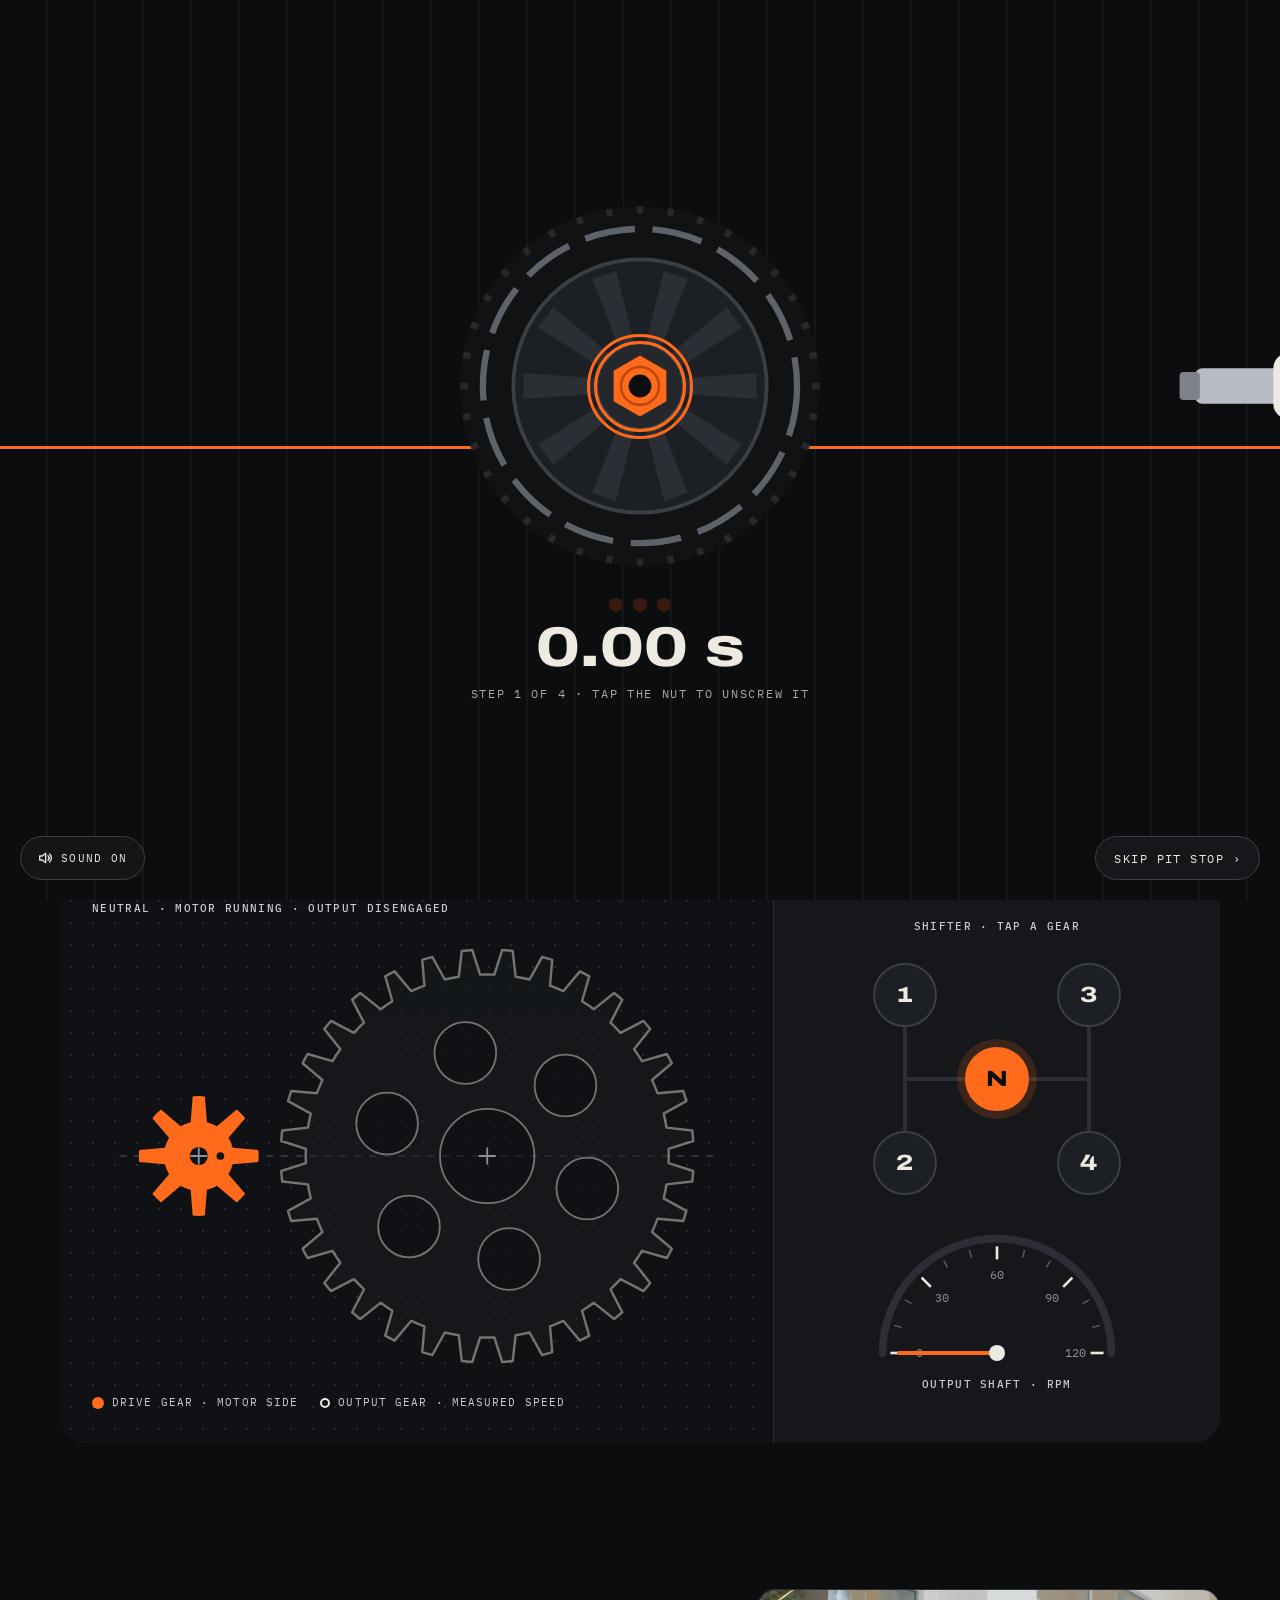
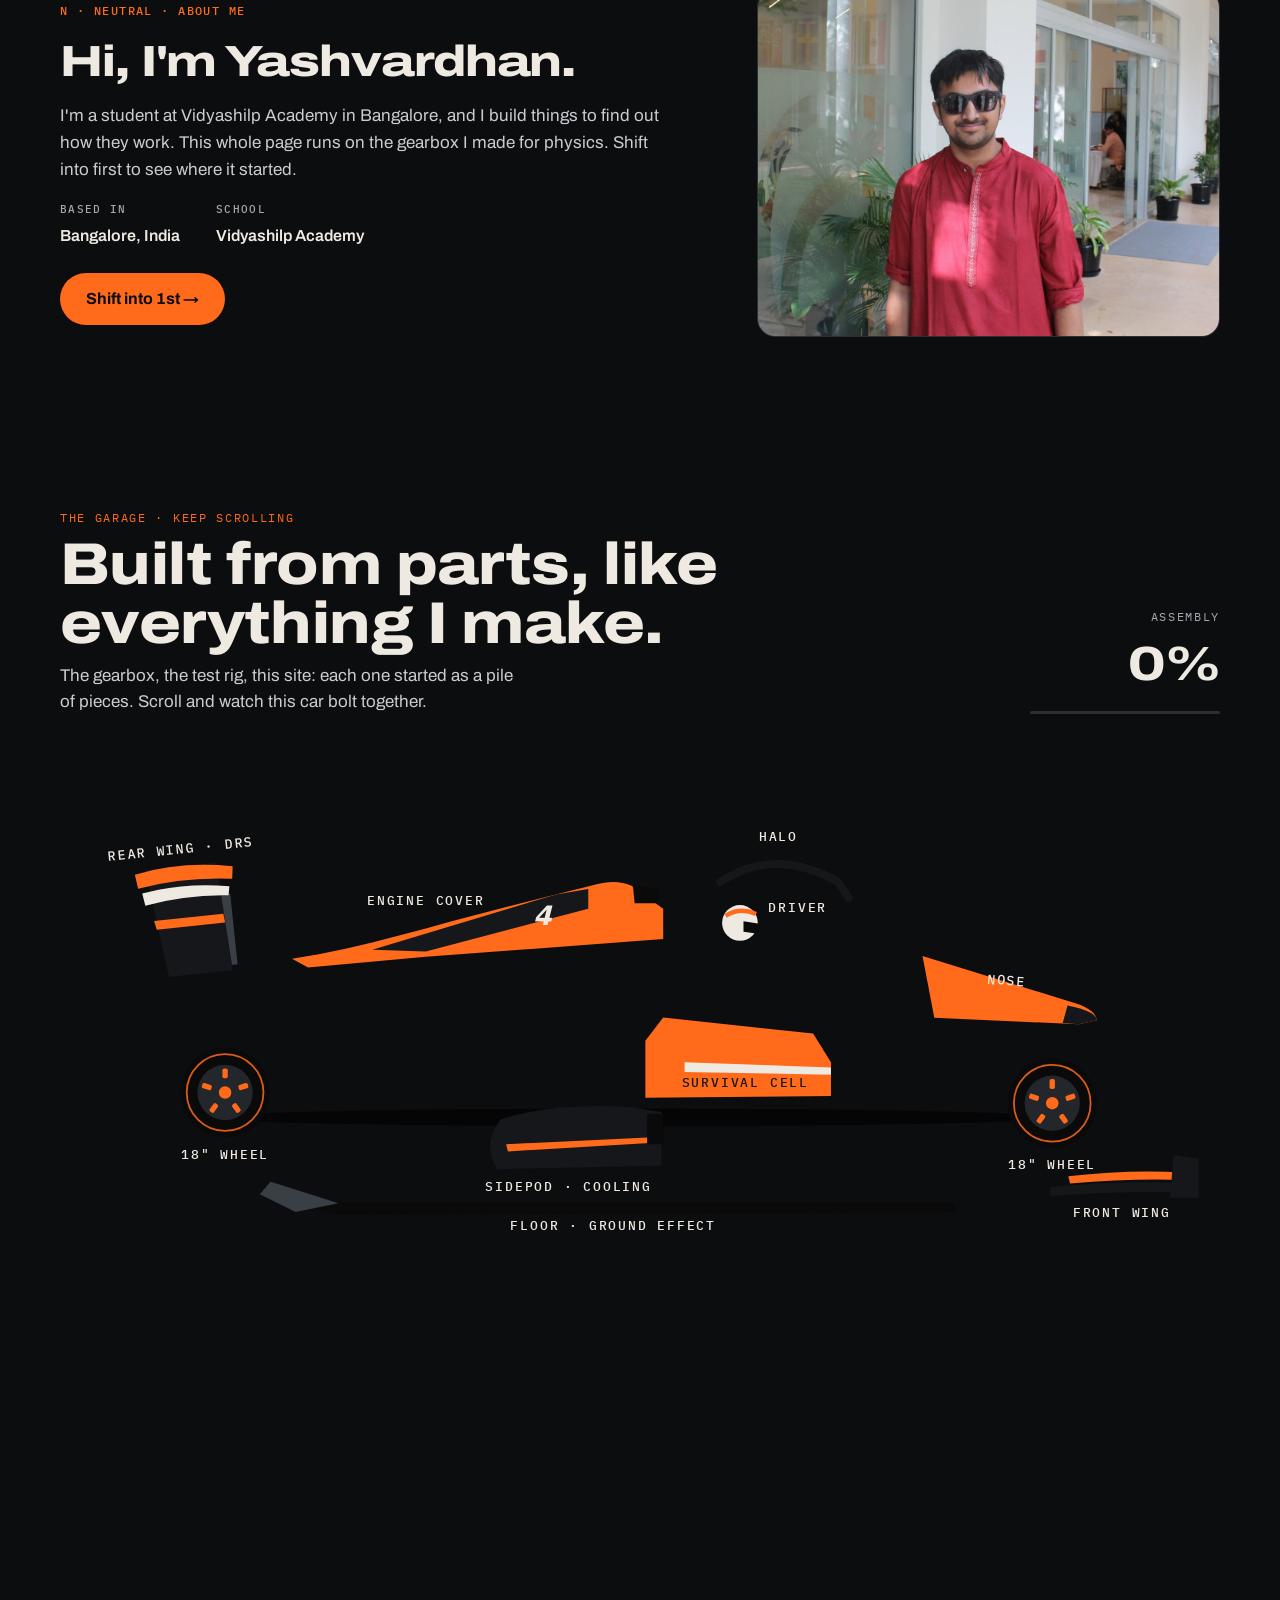
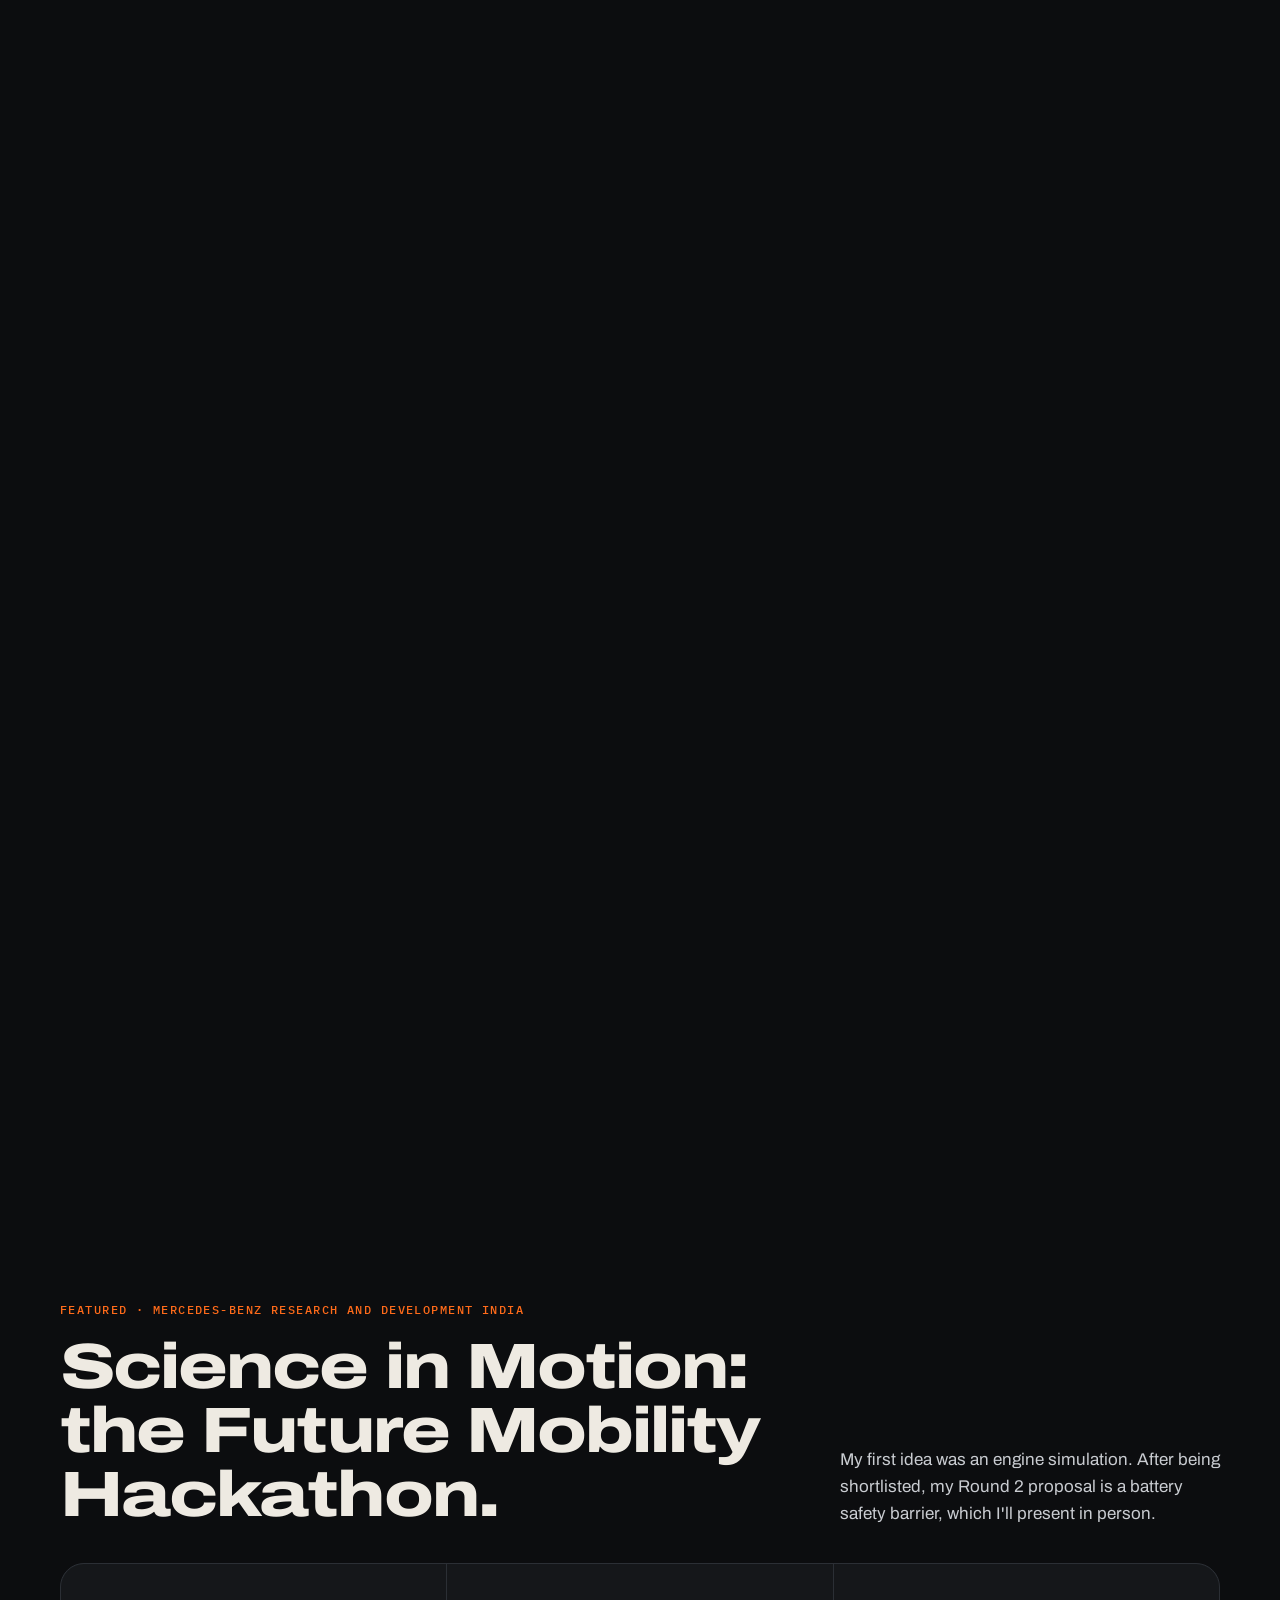
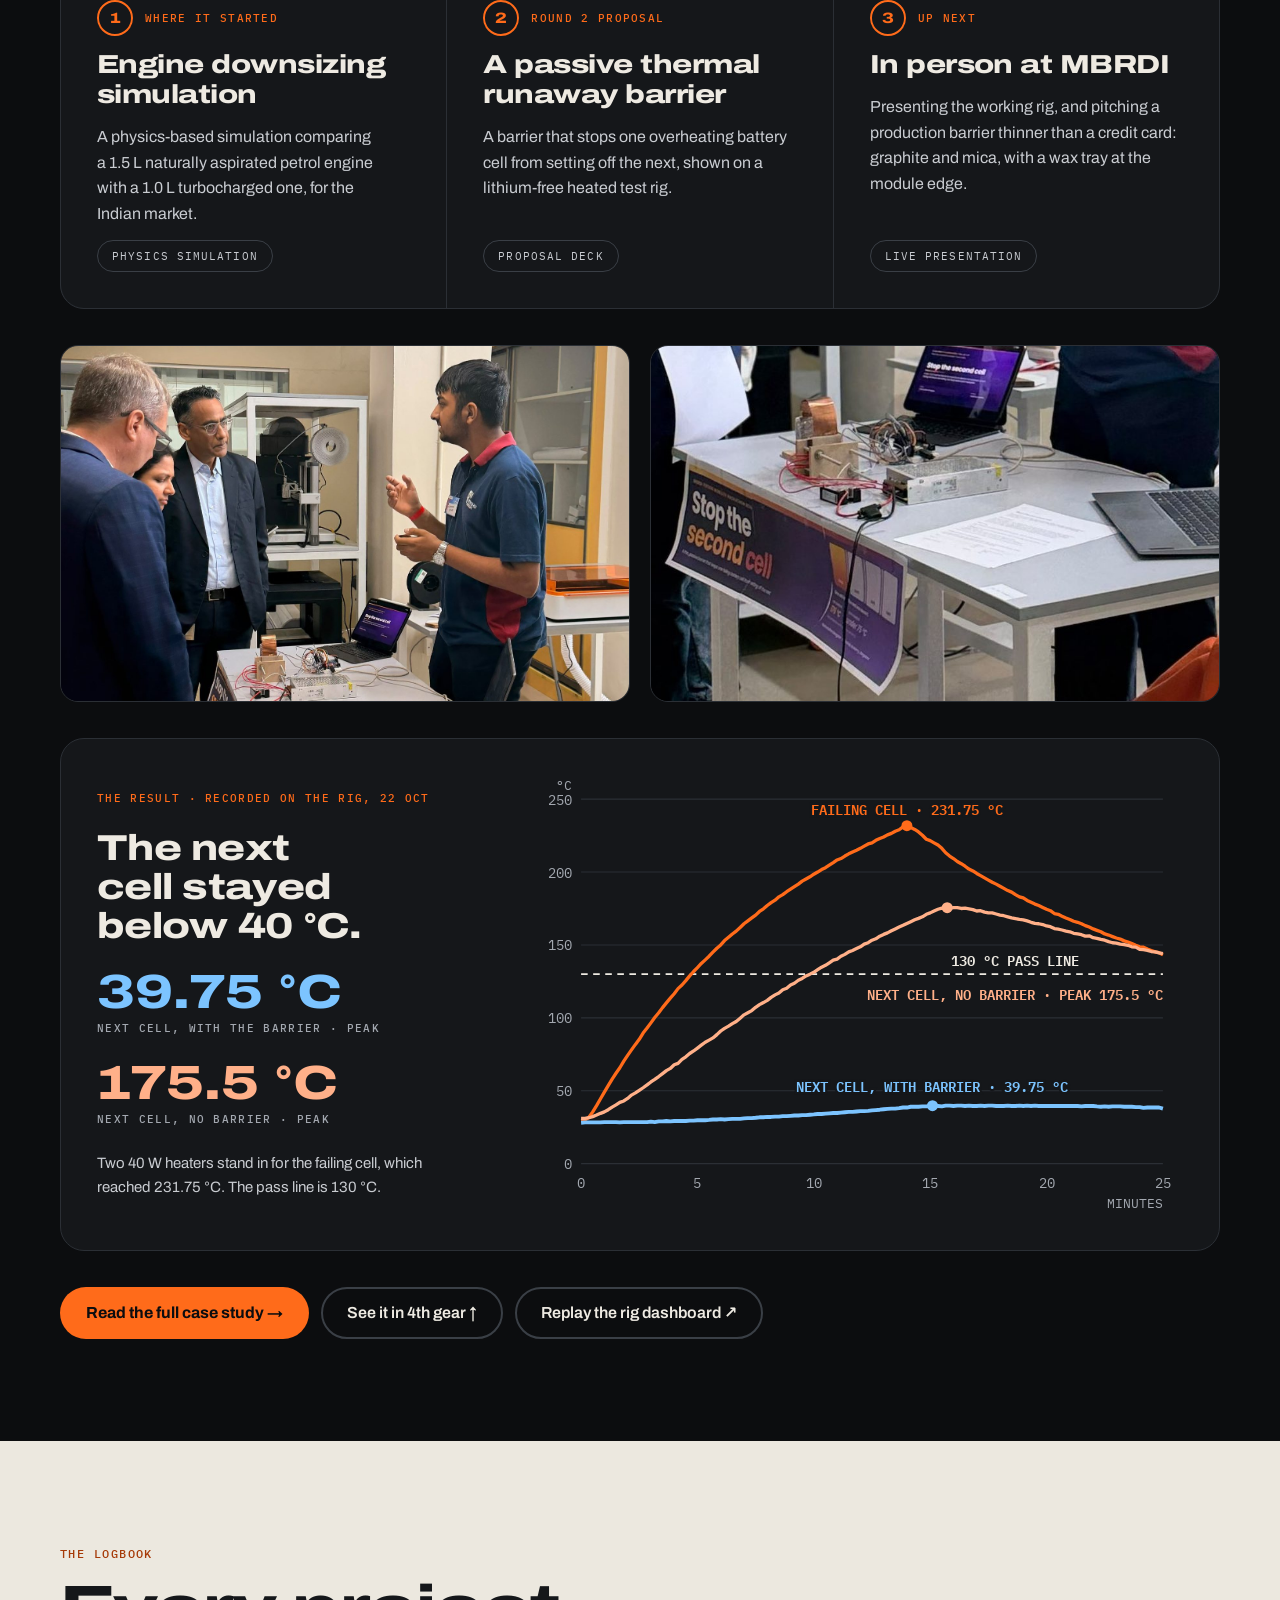
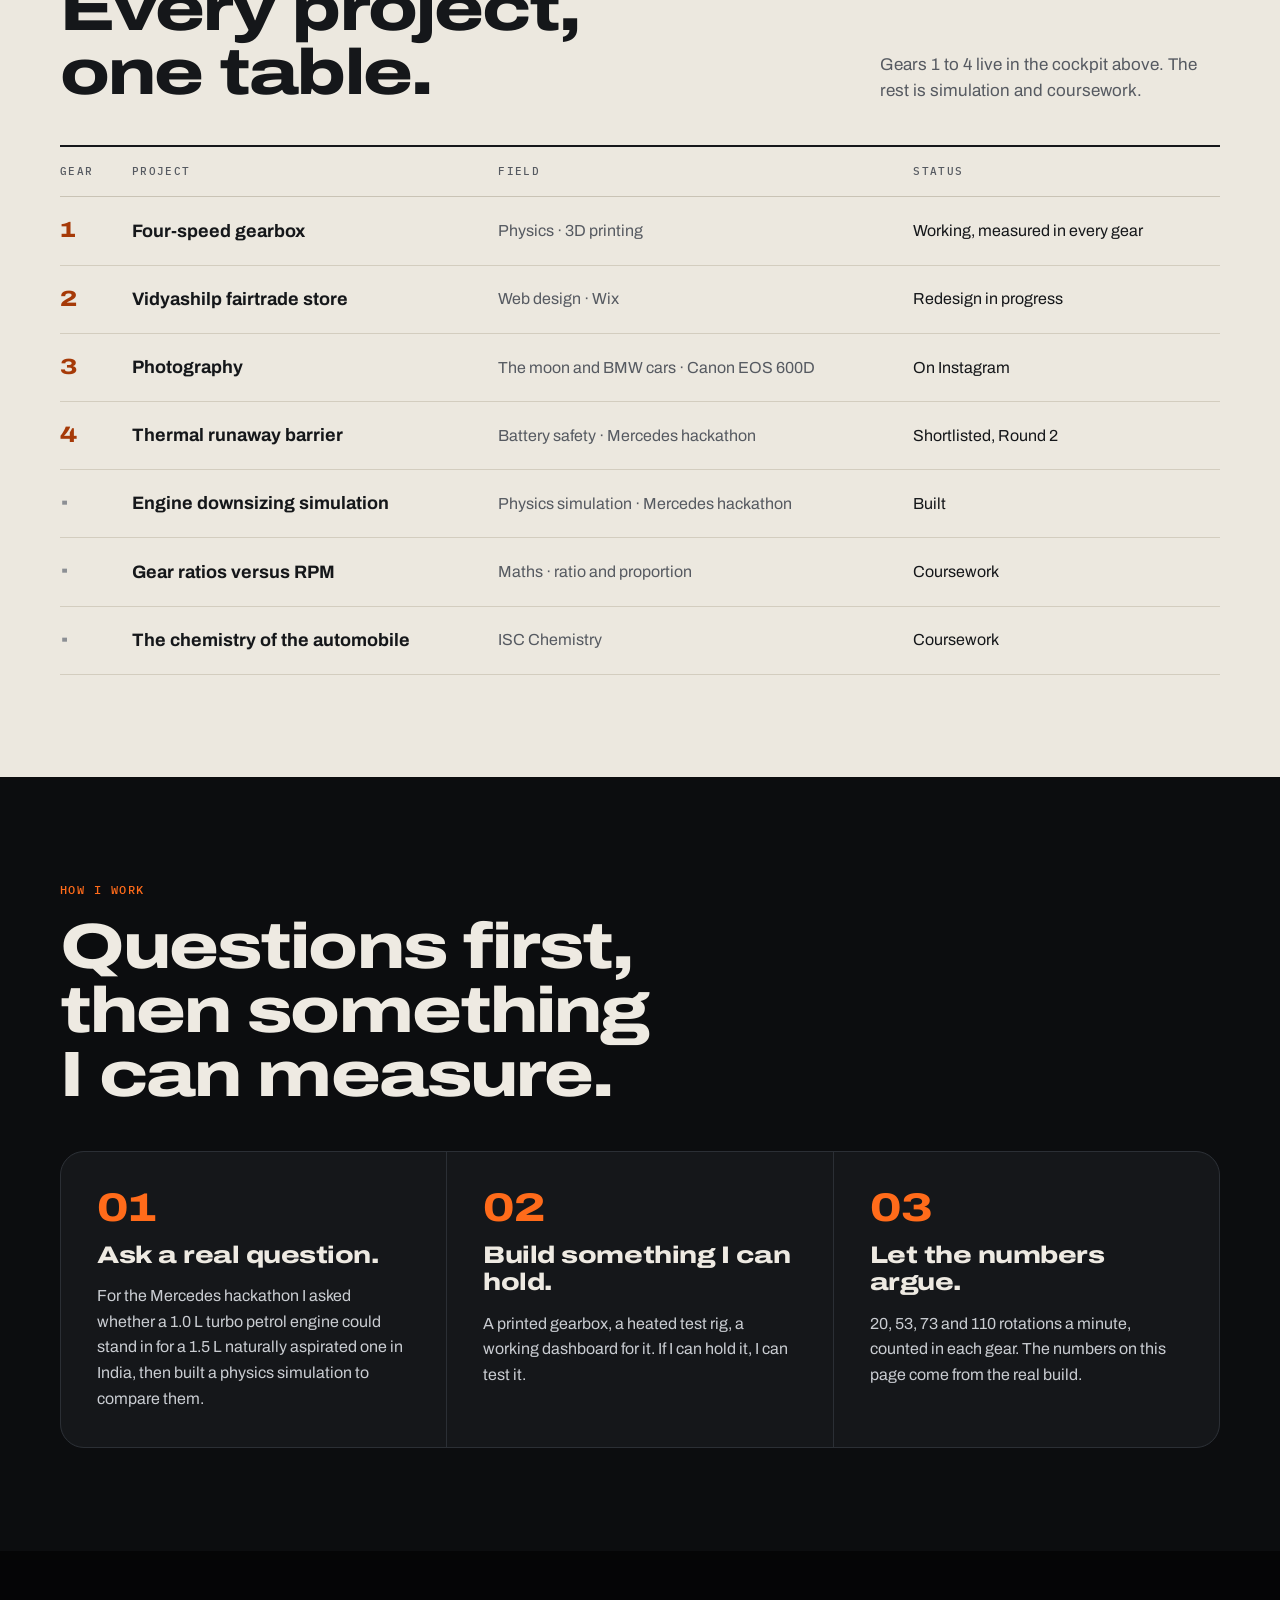
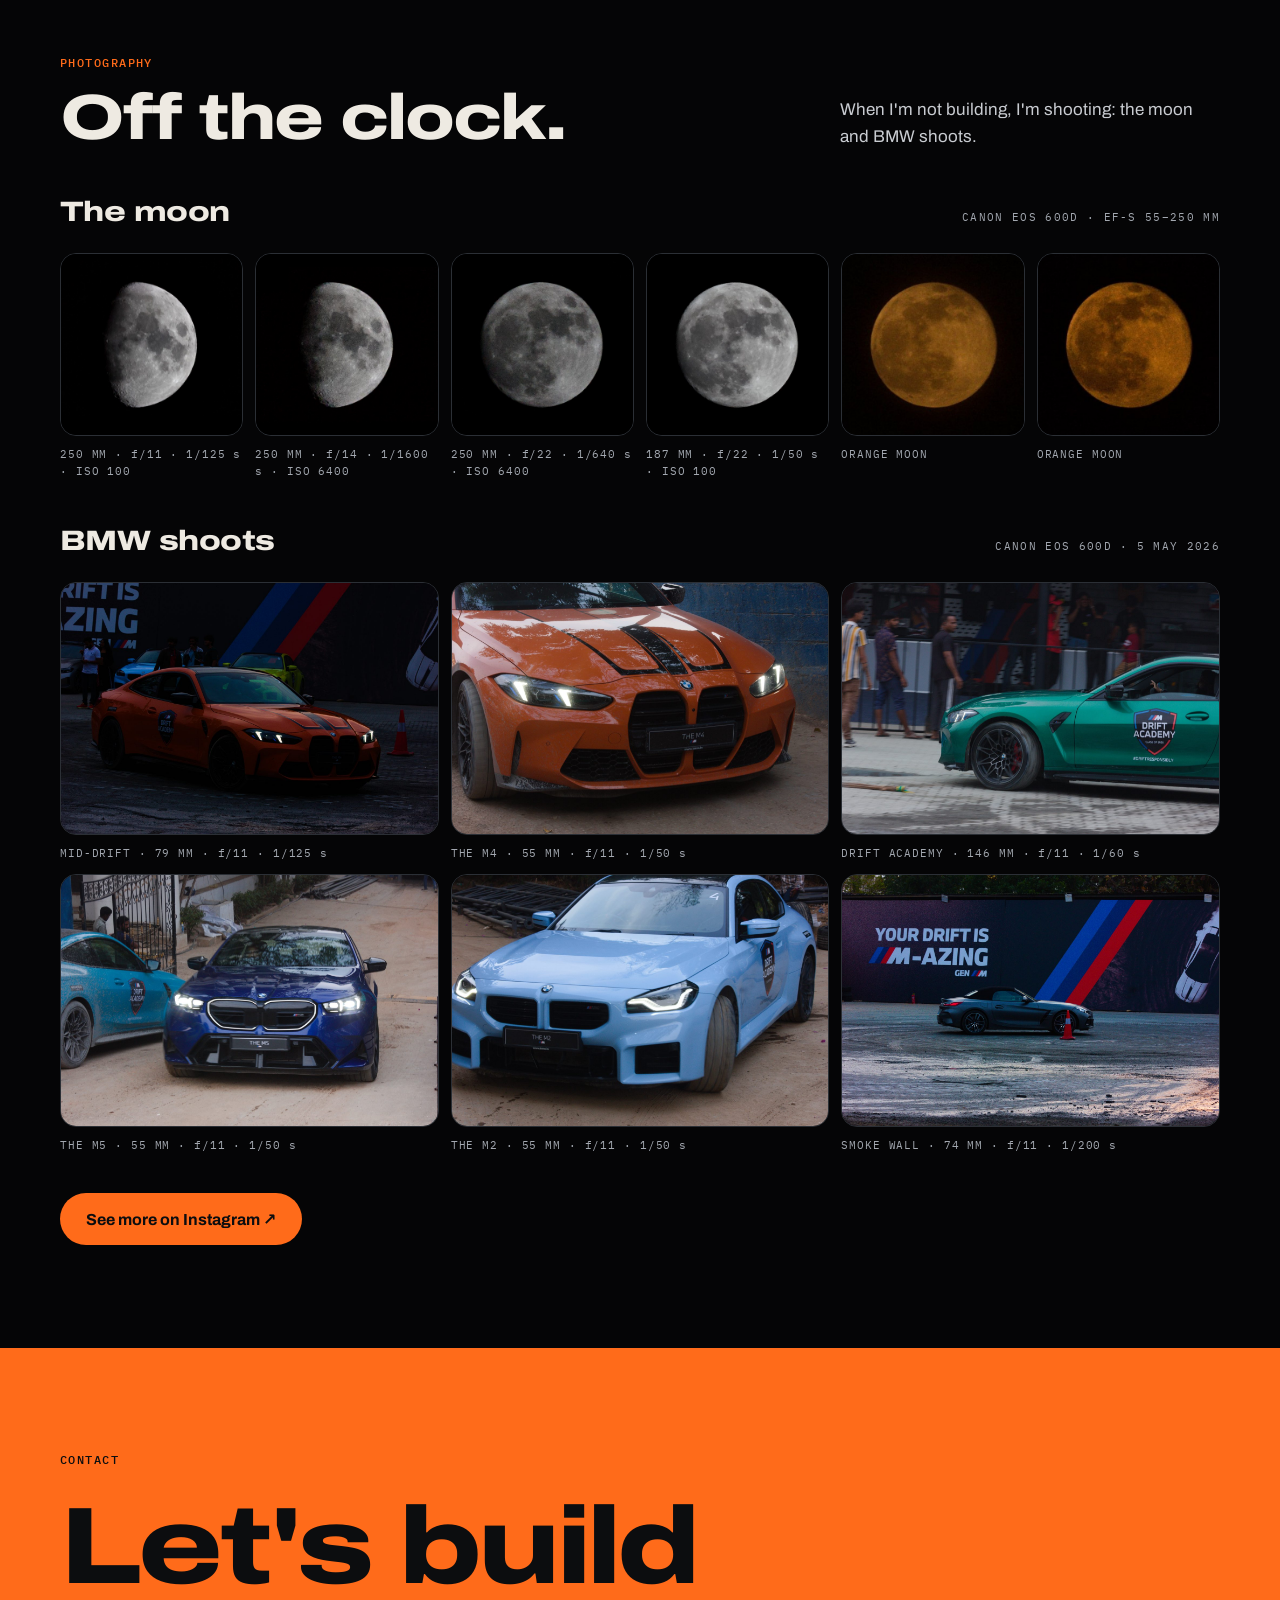
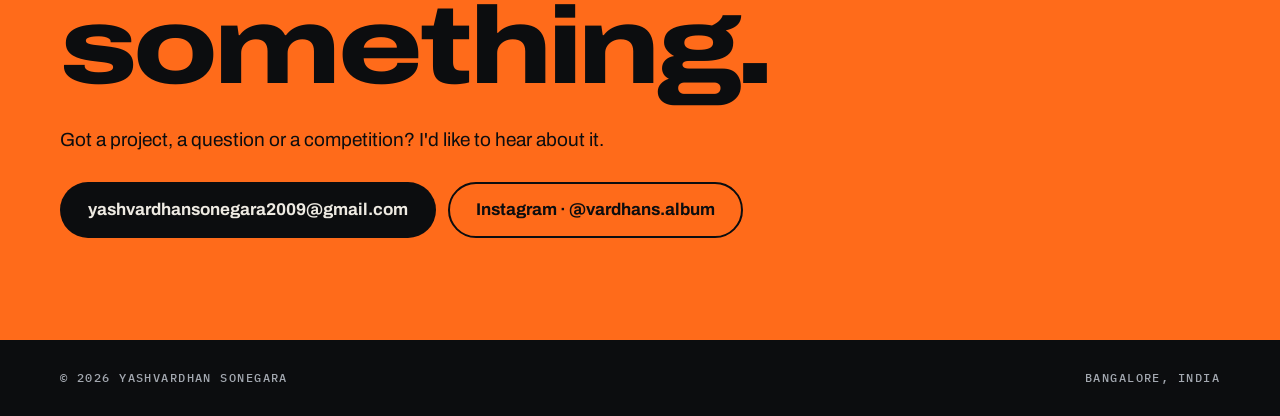
==== commit 9281db97: "Add files via upload" ====
--- a/index.html
+++ b/index.html
@@ -354,6 +354,23 @@
 
 
   <!-- ============================================================
+       GARAGE — an original F1-style car that builds itself as you scroll (js/car.js)
+       ============================================================ -->
+  <section id="garage" aria-label="The car, in pieces">
+    <div class="garage-sticky container">
+      <div class="garage-head">
+        <div>
+          <span class="garage-tag">THE GARAGE · KEEP SCROLLING</span>
+          <h2>Built from parts, like everything I make.</h2>
+          <p class="garage-sub">The gearbox, the test rig, this site: each one started as a pile of pieces. Scroll and watch this car bolt together.</p>
+        </div>
+        <div class="garage-read" aria-live="off"><span class="garage-state">ASSEMBLY</span><b>0%</b><div class="garage-bar"><i></i></div></div>
+      </div>
+      <div class="garage-car"></div>
+    </div>
+  </section>
+
+  <!-- ============================================================
        MERCEDES SECTION
        ============================================================ -->
   <section id="mercedes" class="container" style="padding-bottom:clamp(64px,8vw,112px);display:flex;flex-direction:column;gap:36px">
@@ -654,6 +671,7 @@
     </div>
   </footer>
 
+  <script src="js/car.js" defer></script>
   <script src="js/pitstop.js" defer></script>
   <script src="js/spa.js" defer></script>
   <script src="js/titles.js" defer></script>
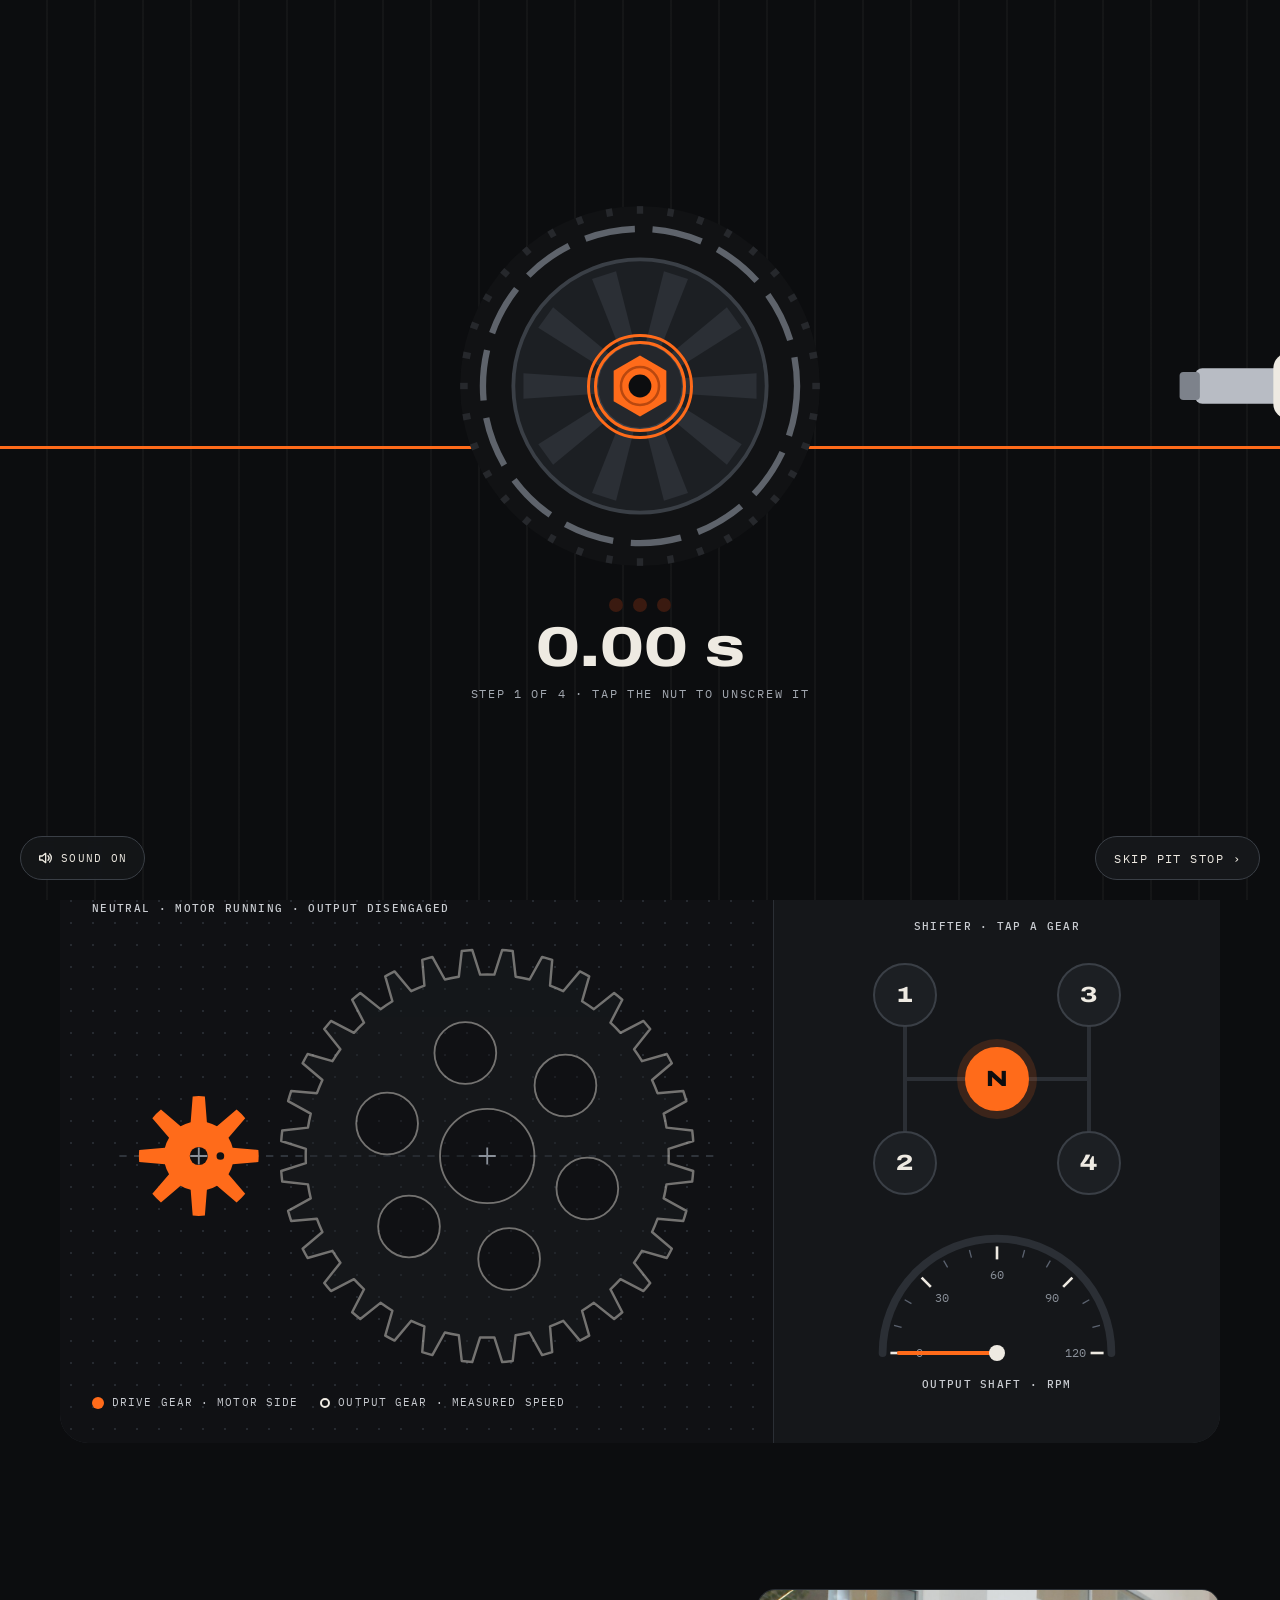
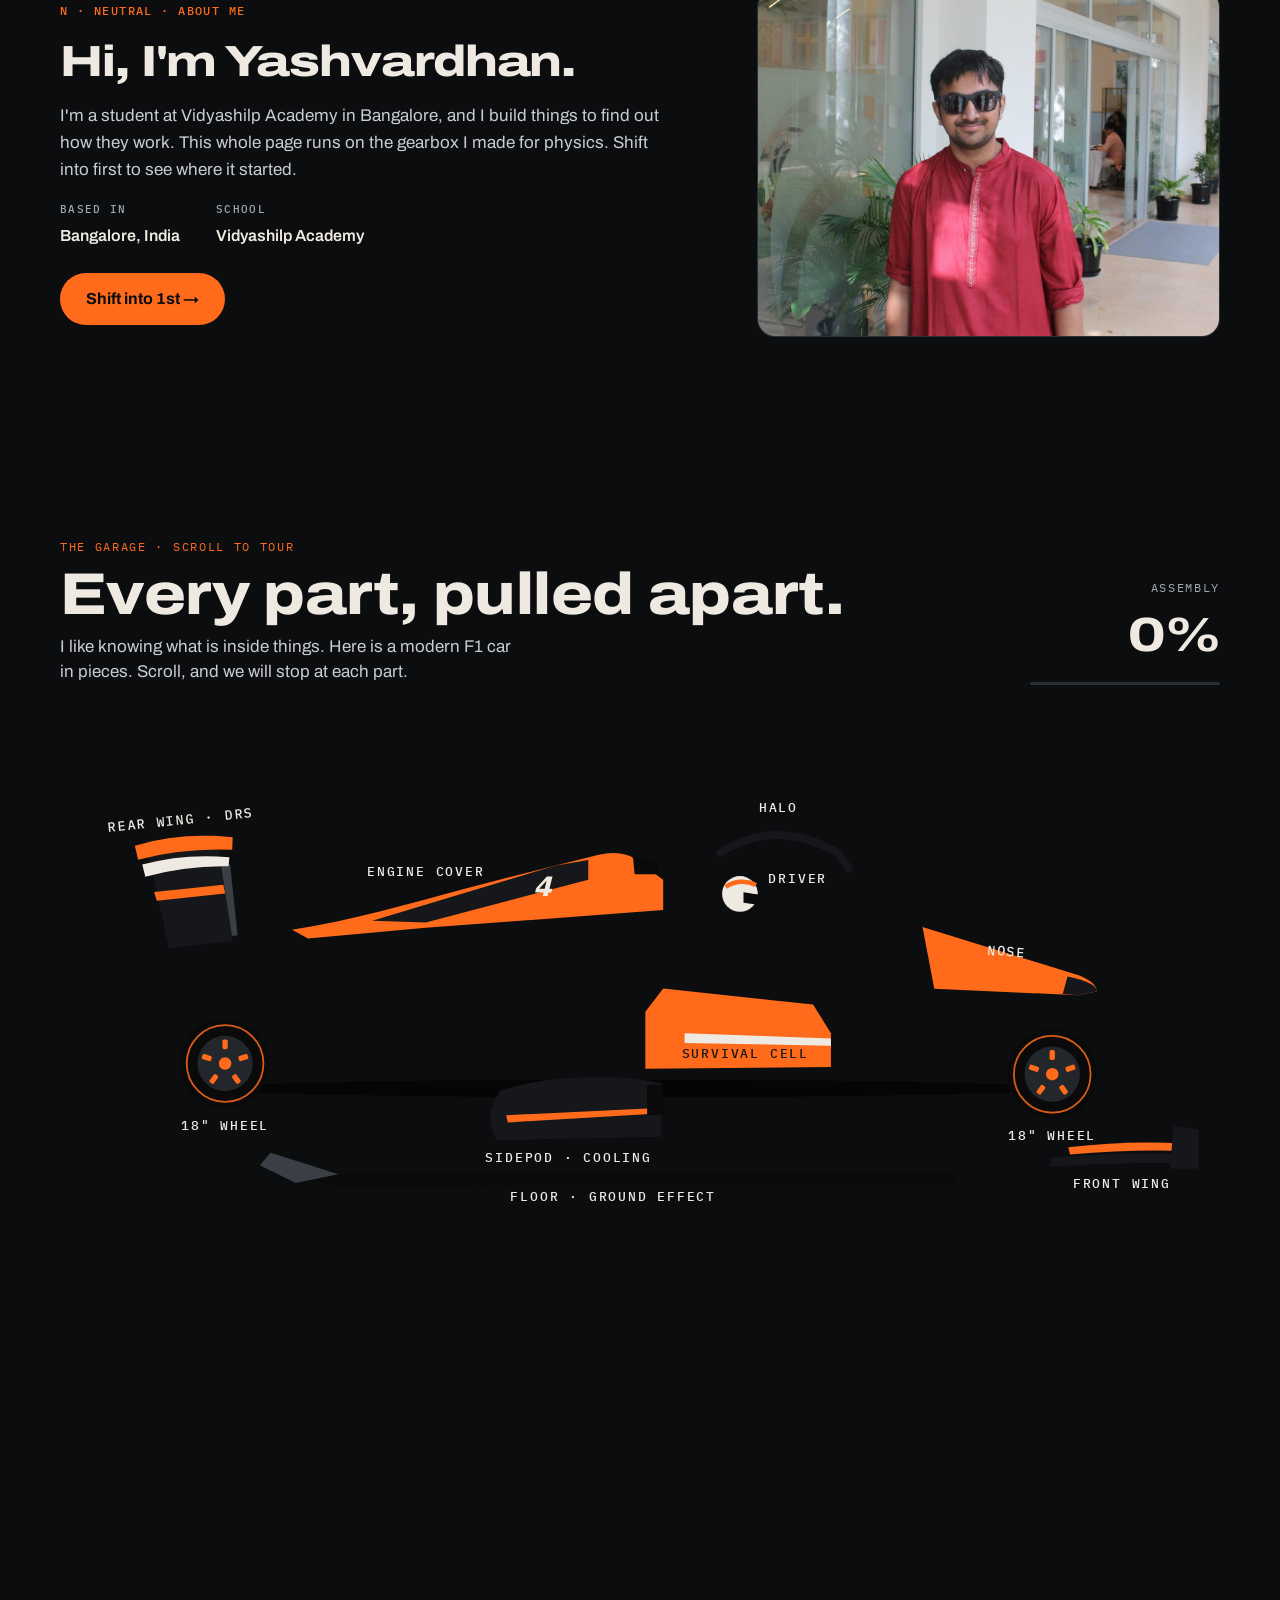
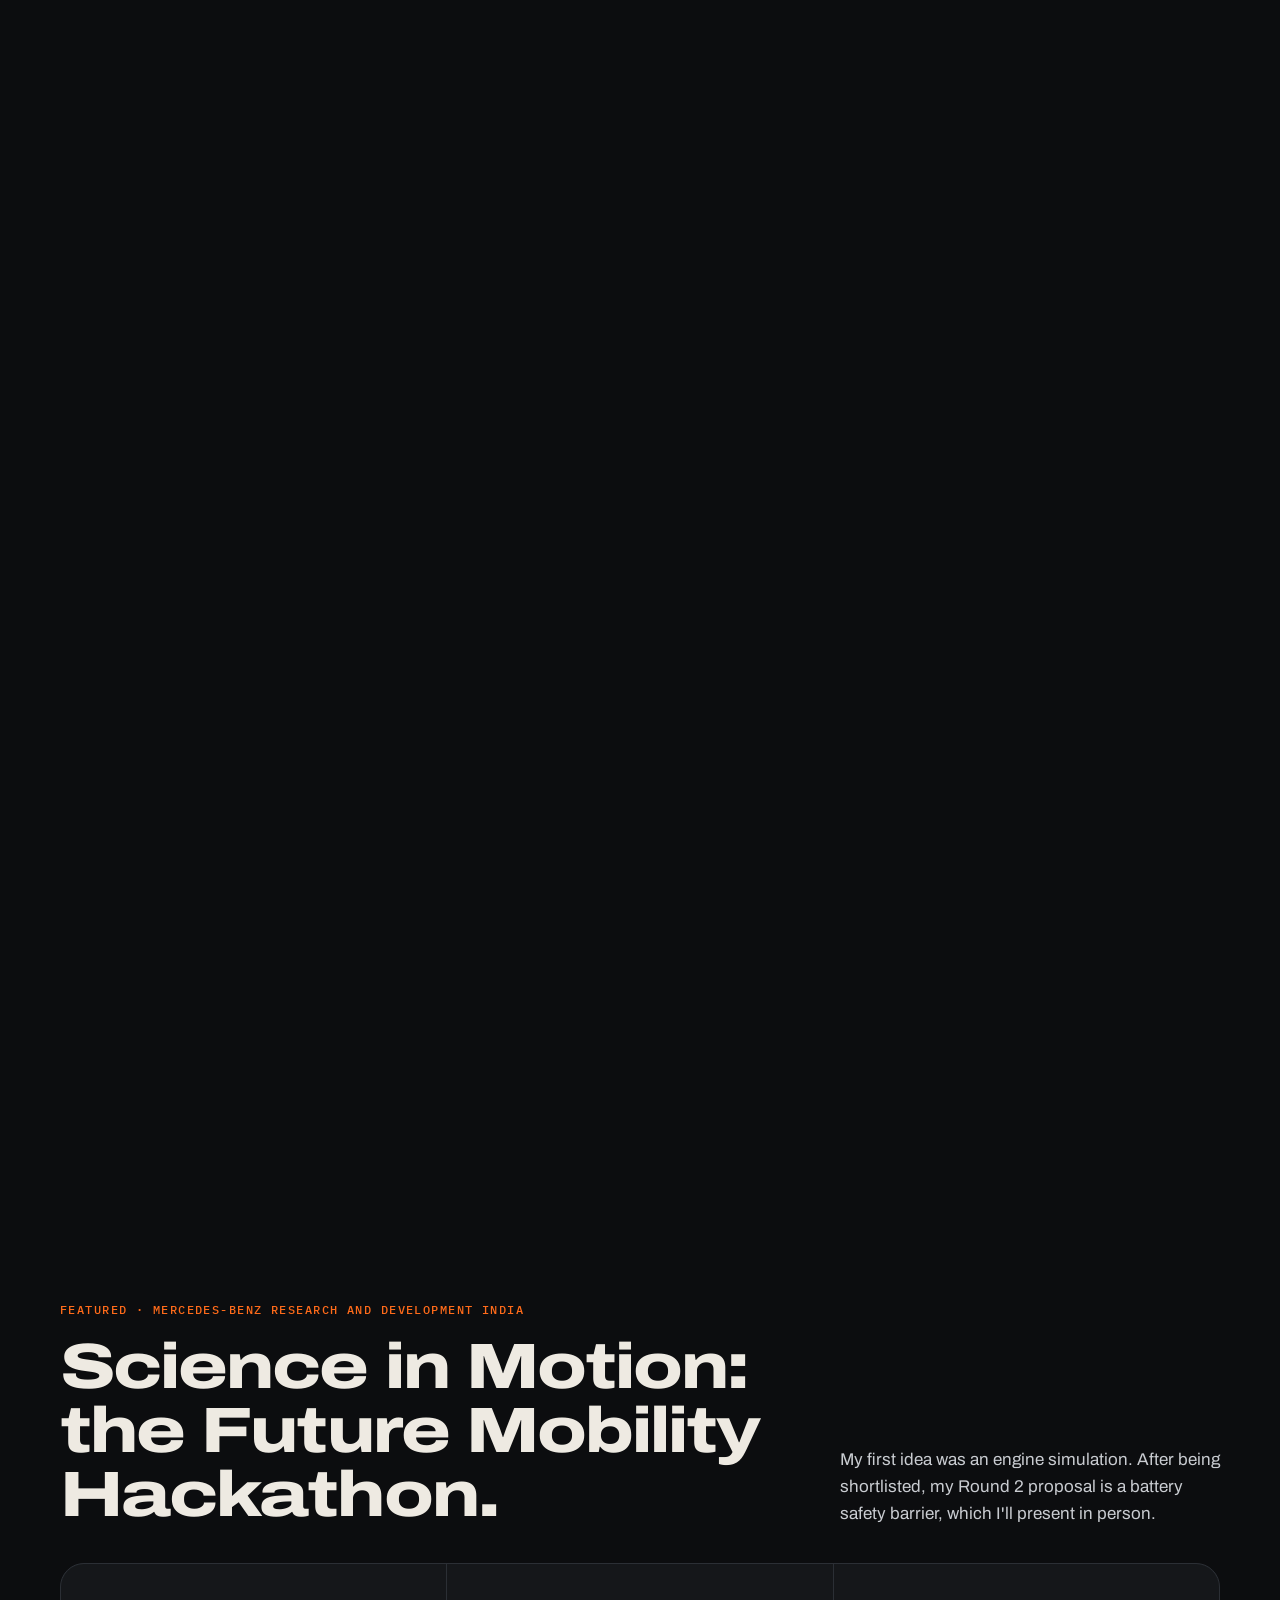
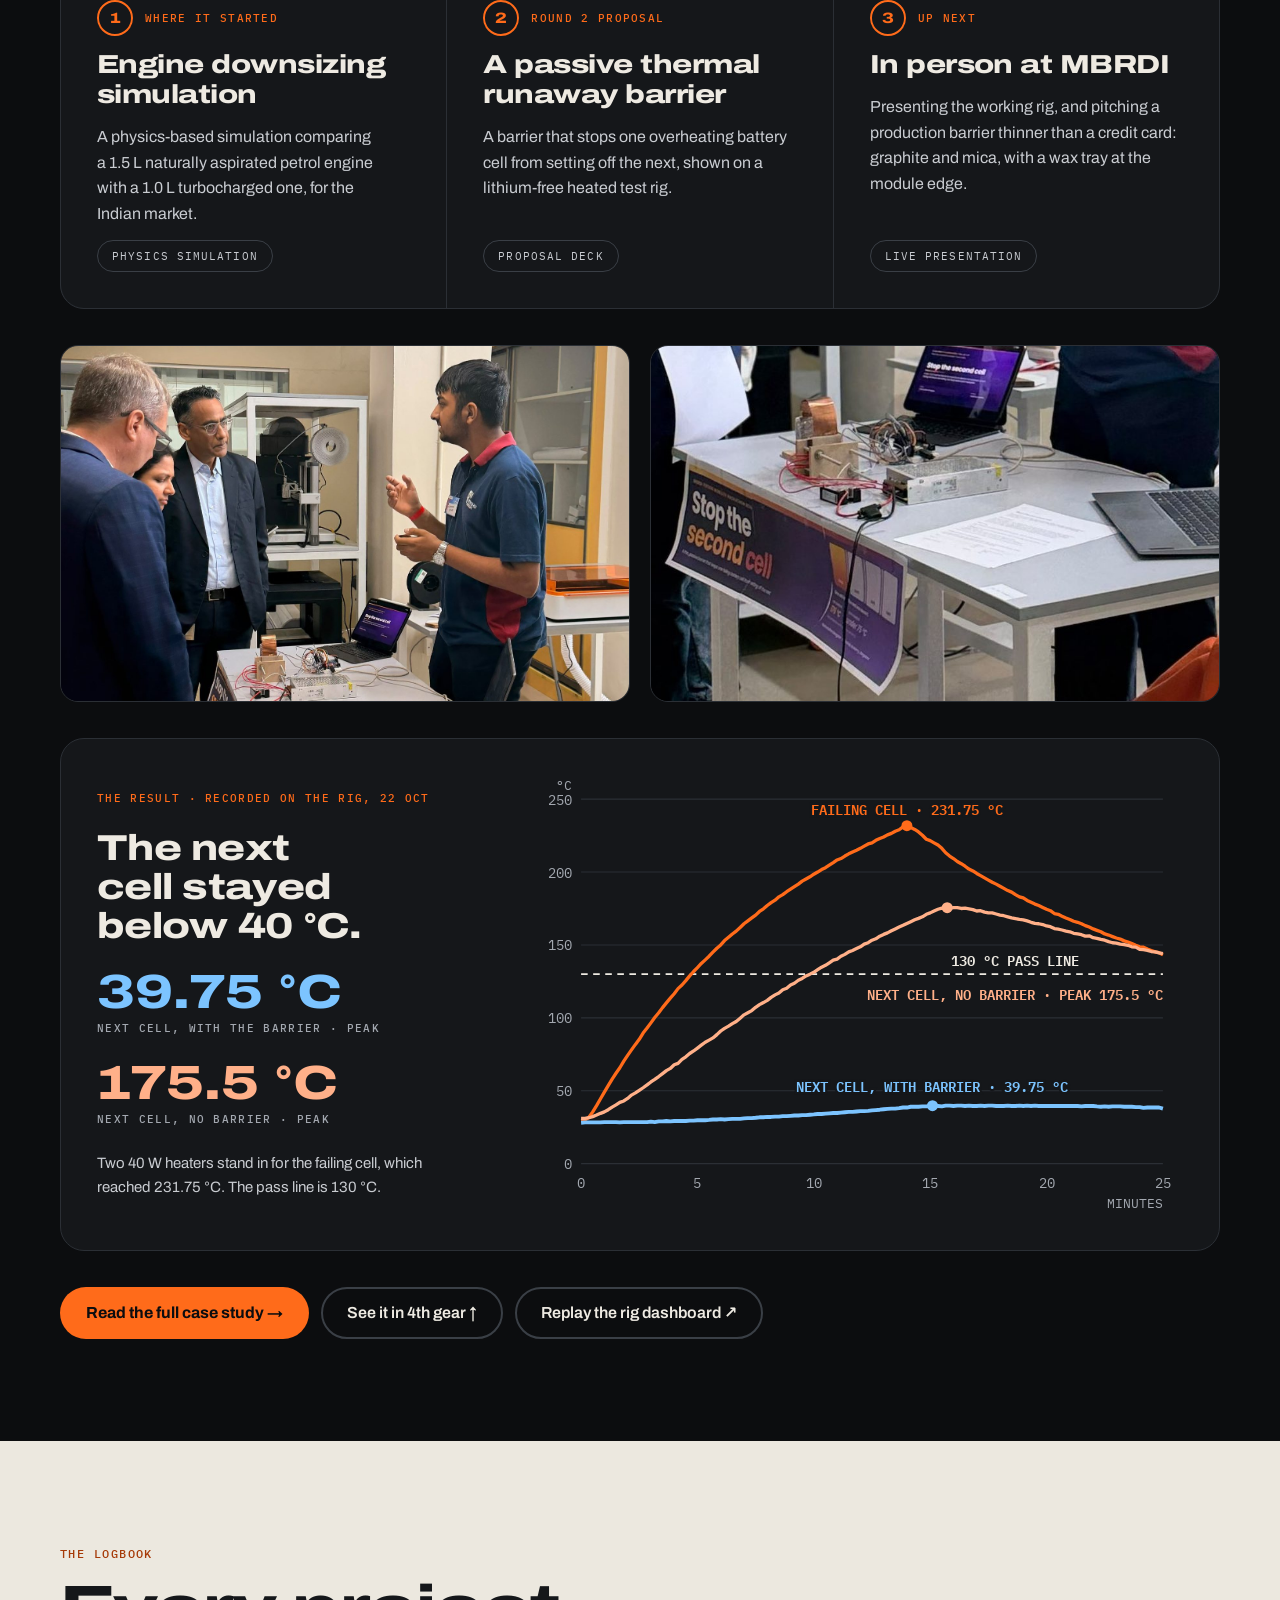
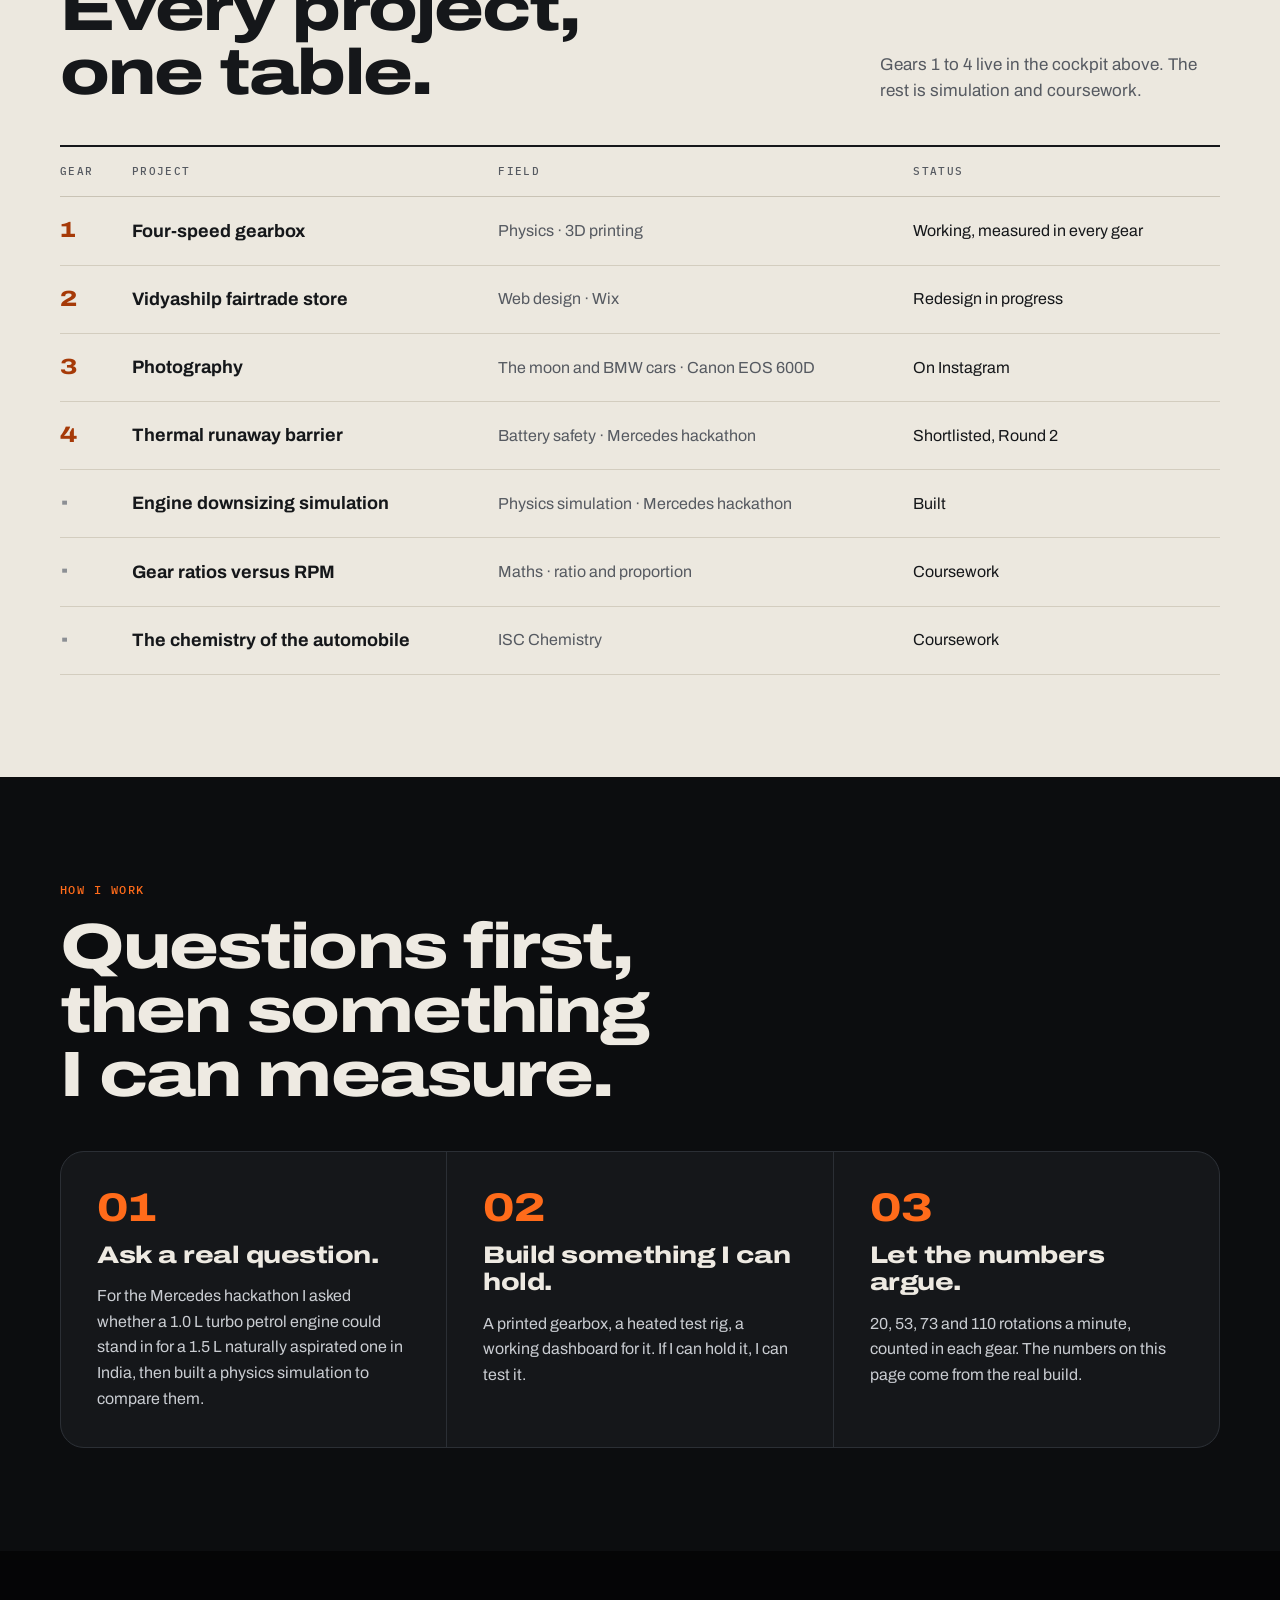
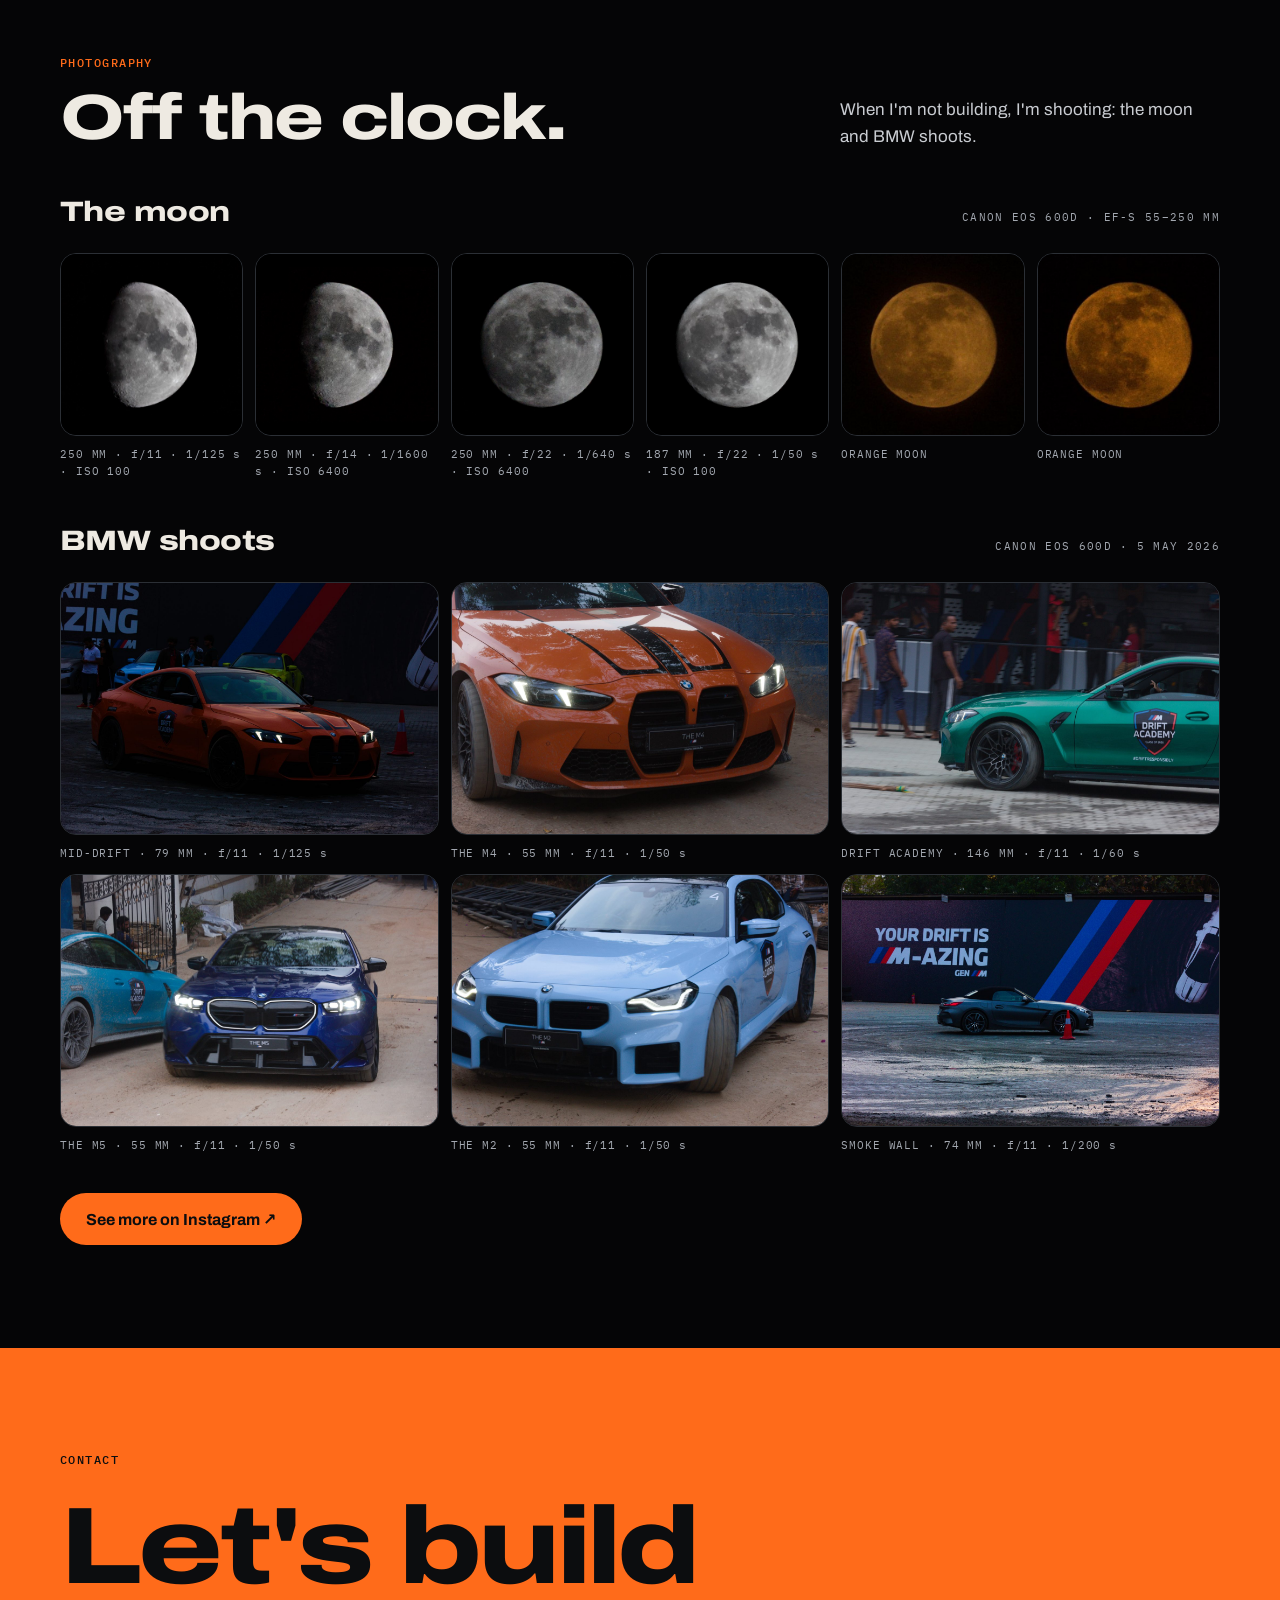
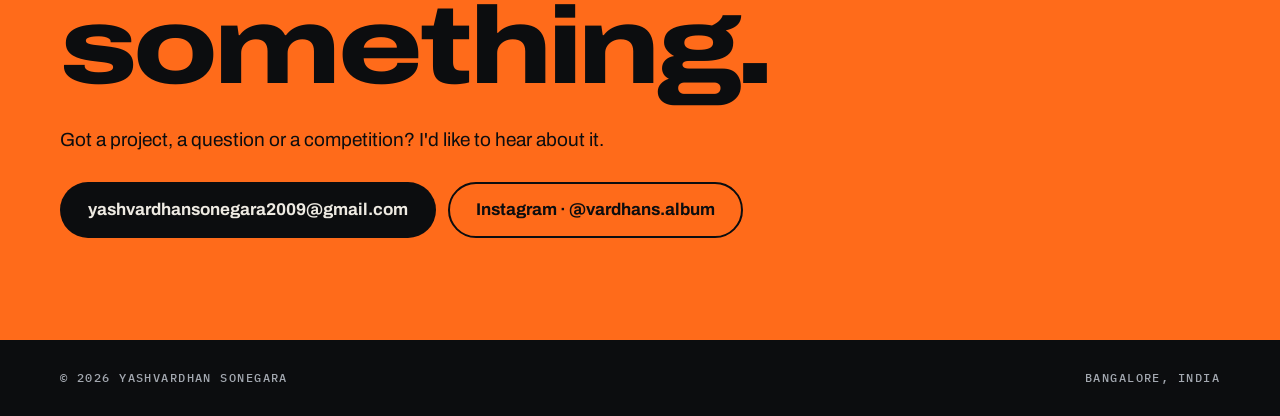
==== commit 51045317: "Add files via upload" ====
--- a/index.html
+++ b/index.html
@@ -354,17 +354,17 @@
 
 
   <!-- ============================================================
-       GARAGE — an original F1-style car that builds itself as you scroll (js/car.js)
+       GARAGE — scroll tour of an exploded F1 car, part by part (js/car.js)
        ============================================================ -->
   <section id="garage" aria-label="The car, in pieces">
     <div class="garage-sticky container">
       <div class="garage-head">
         <div>
-          <span class="garage-tag">THE GARAGE · KEEP SCROLLING</span>
-          <h2>Built from parts, like everything I make.</h2>
-          <p class="garage-sub">The gearbox, the test rig, this site: each one started as a pile of pieces. Scroll and watch this car bolt together.</p>
-        </div>
-        <div class="garage-read" aria-live="off"><span class="garage-state">ASSEMBLY</span><b>0%</b><div class="garage-bar"><i></i></div></div>
+          <span class="garage-tag">THE GARAGE · SCROLL TO TOUR</span>
+          <h2>Every part, pulled apart.</h2>
+          <p class="garage-sub">I like knowing what is inside things. Here is a modern F1 car in pieces. Scroll, and we will stop at each part.</p>
+        </div>
+        <div class="garage-read" aria-live="off"><span class="garage-state">TOUR</span><b>START</b><div class="garage-bar"><i></i></div></div>
       </div>
       <div class="garage-car"></div>
     </div>
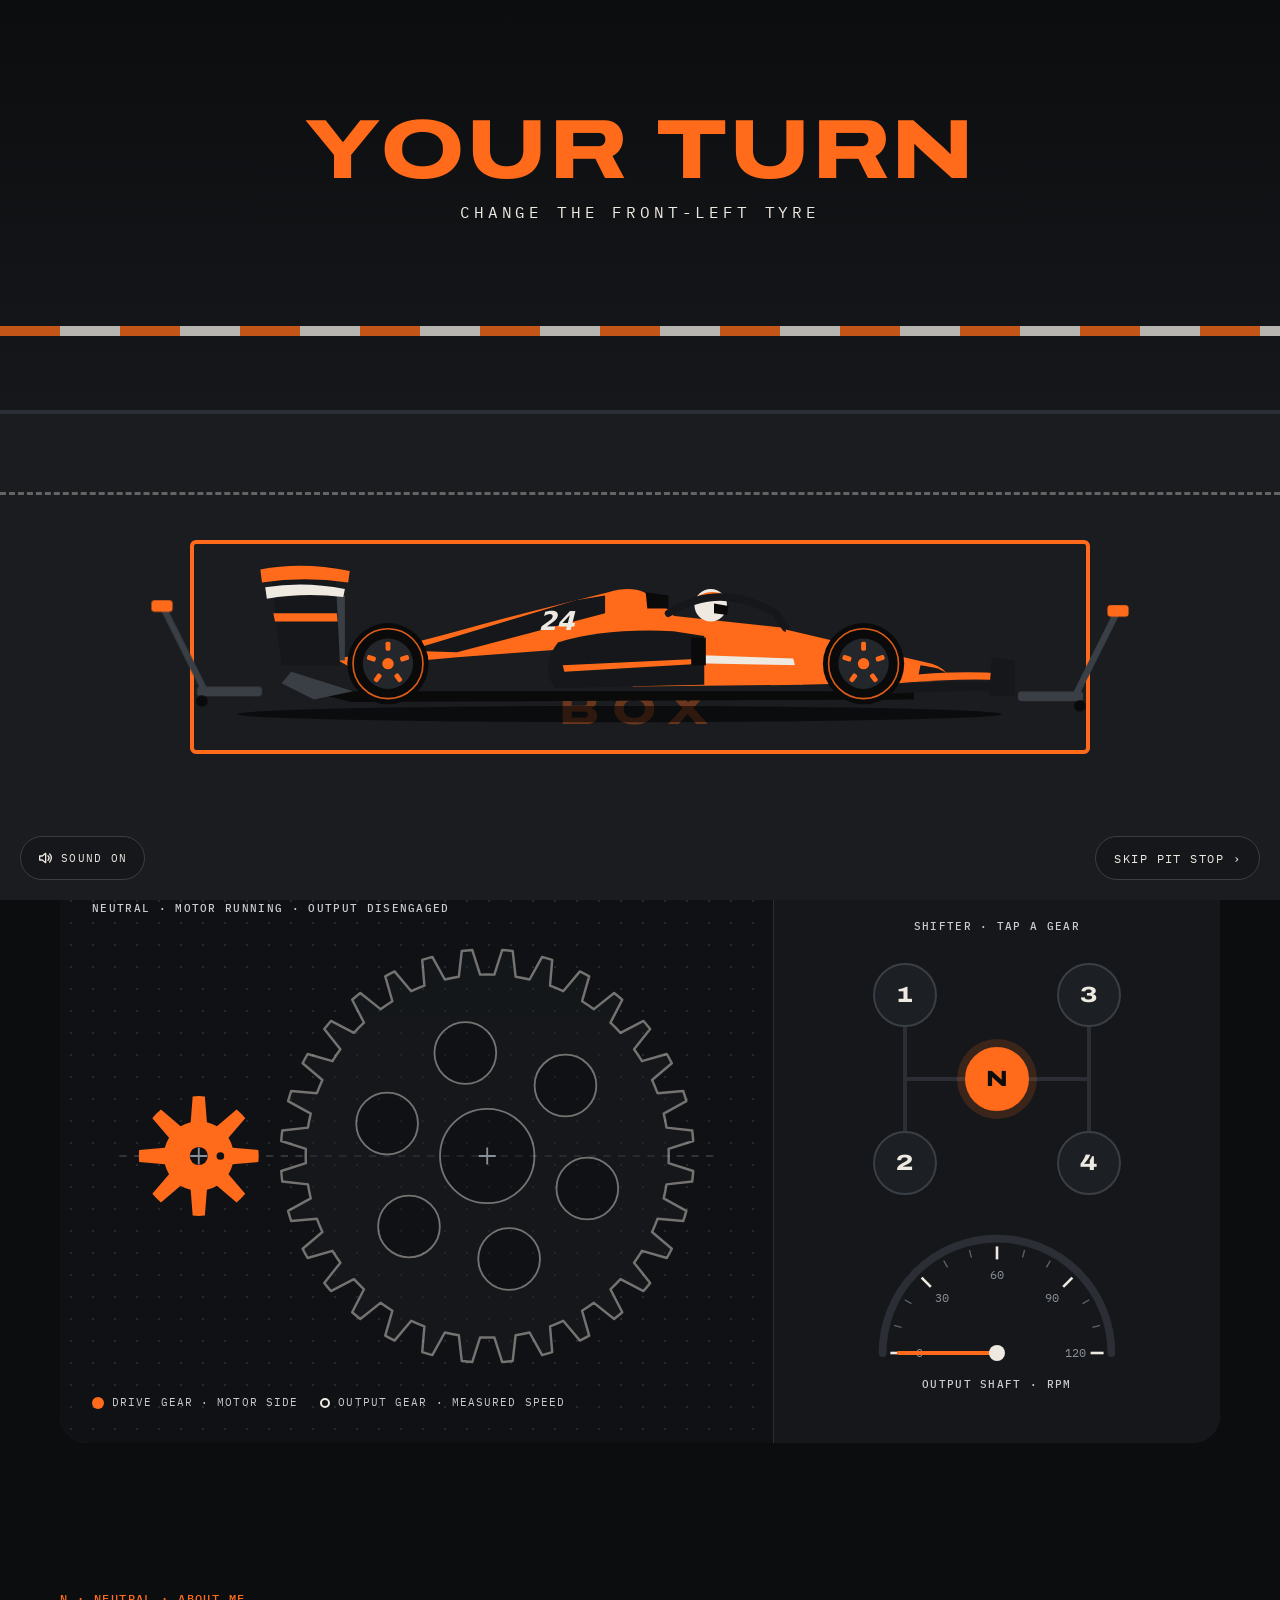
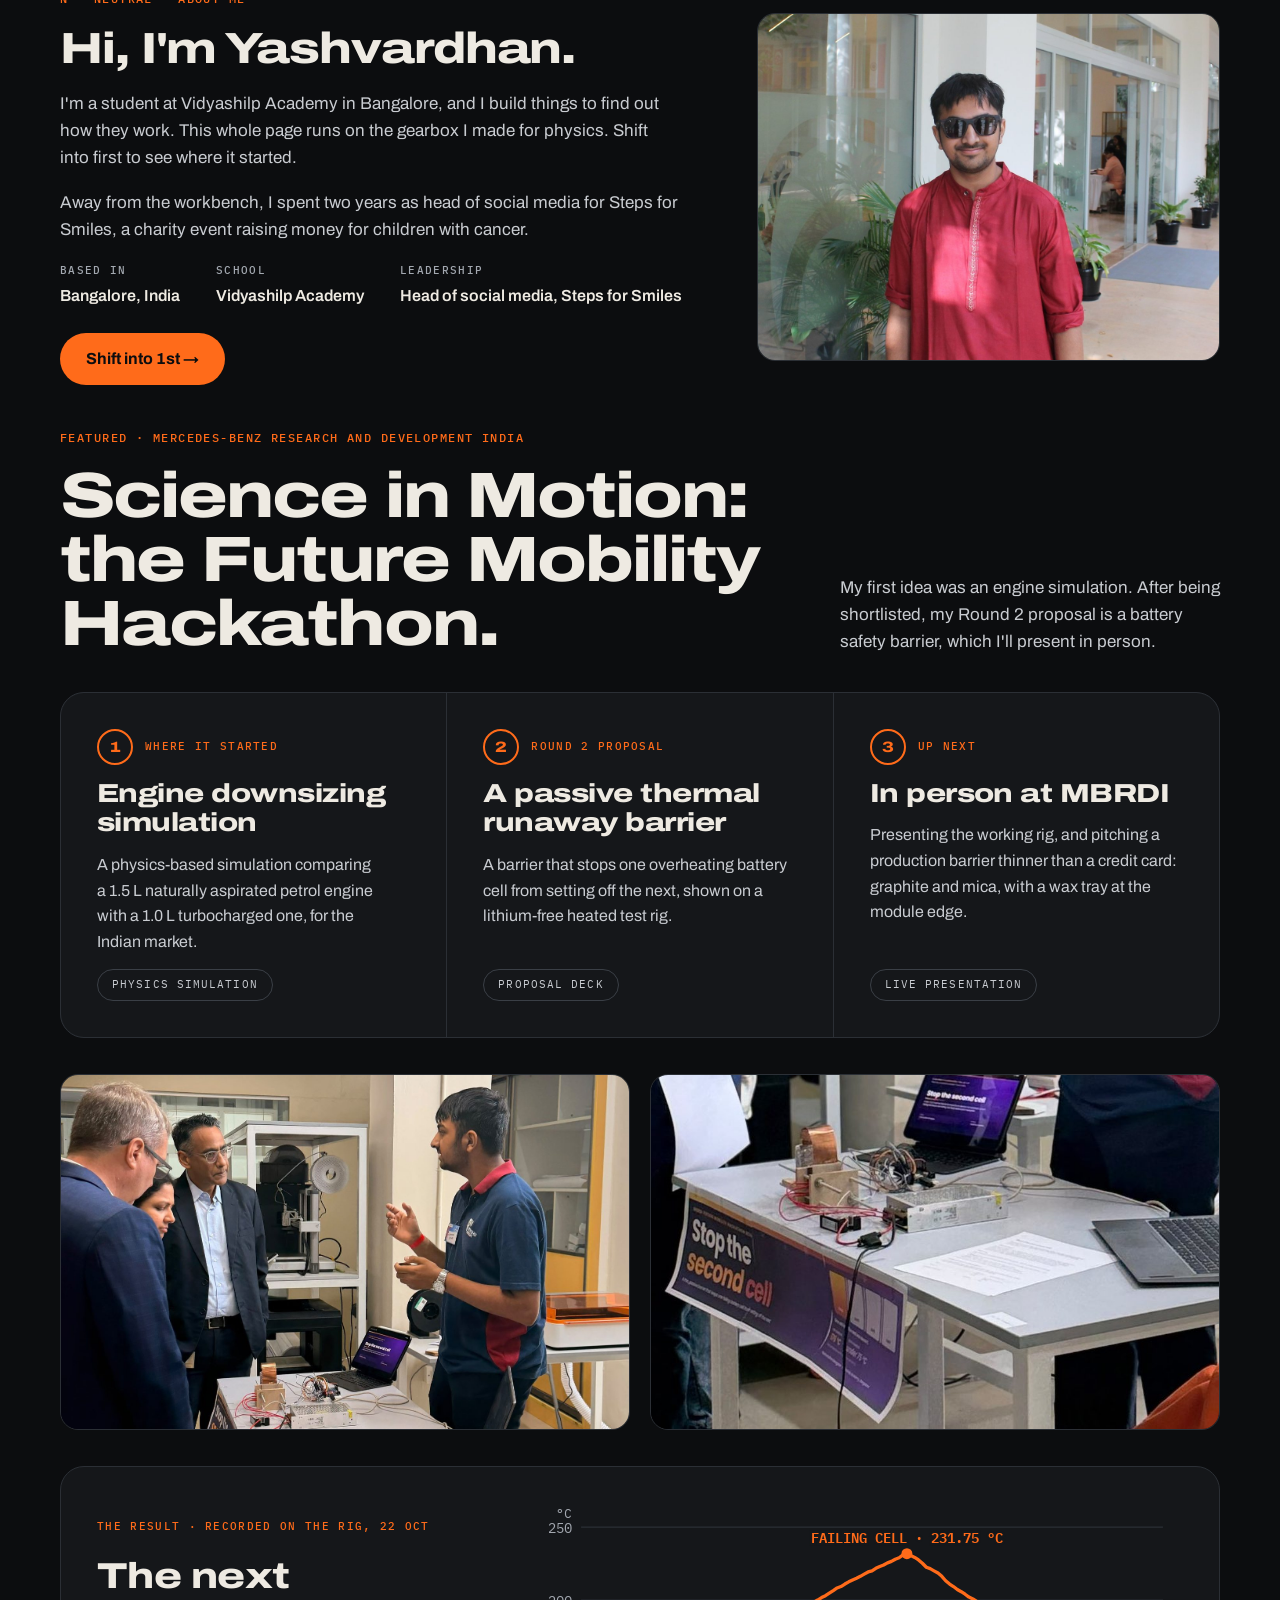
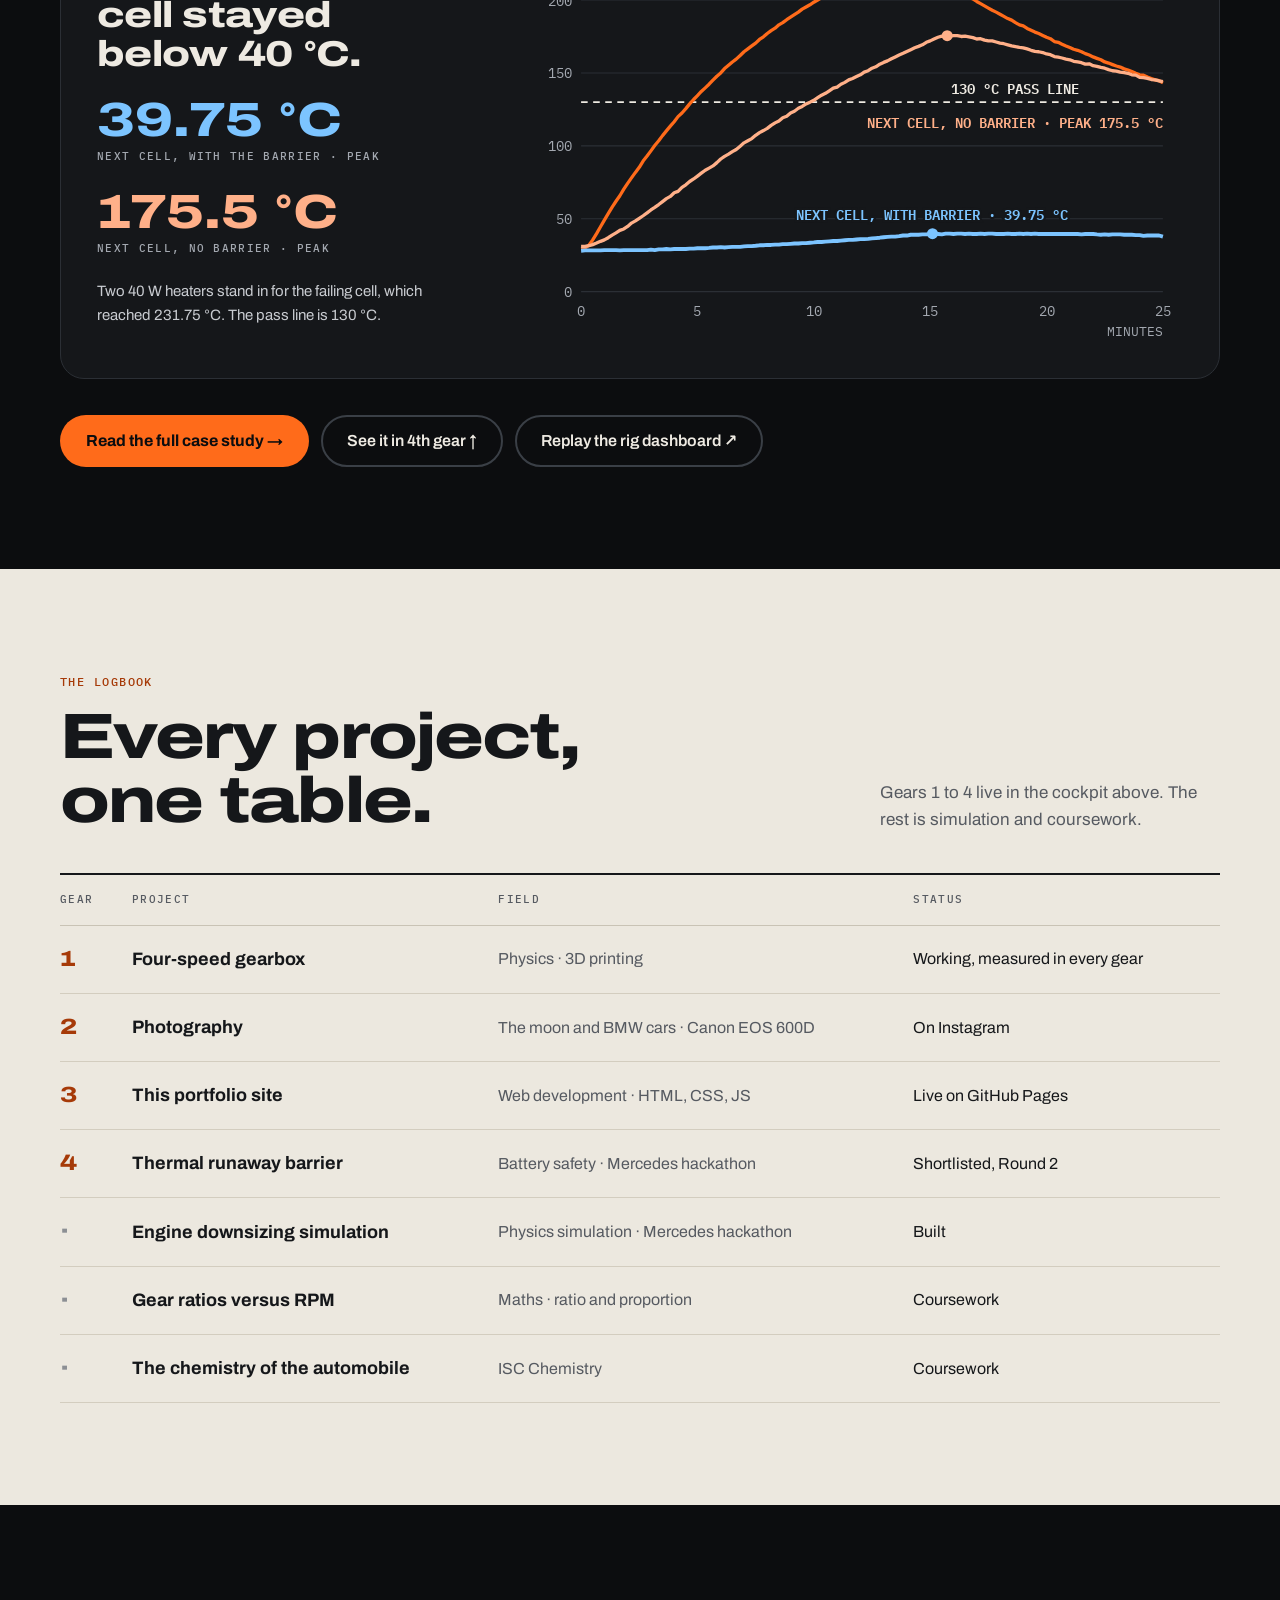
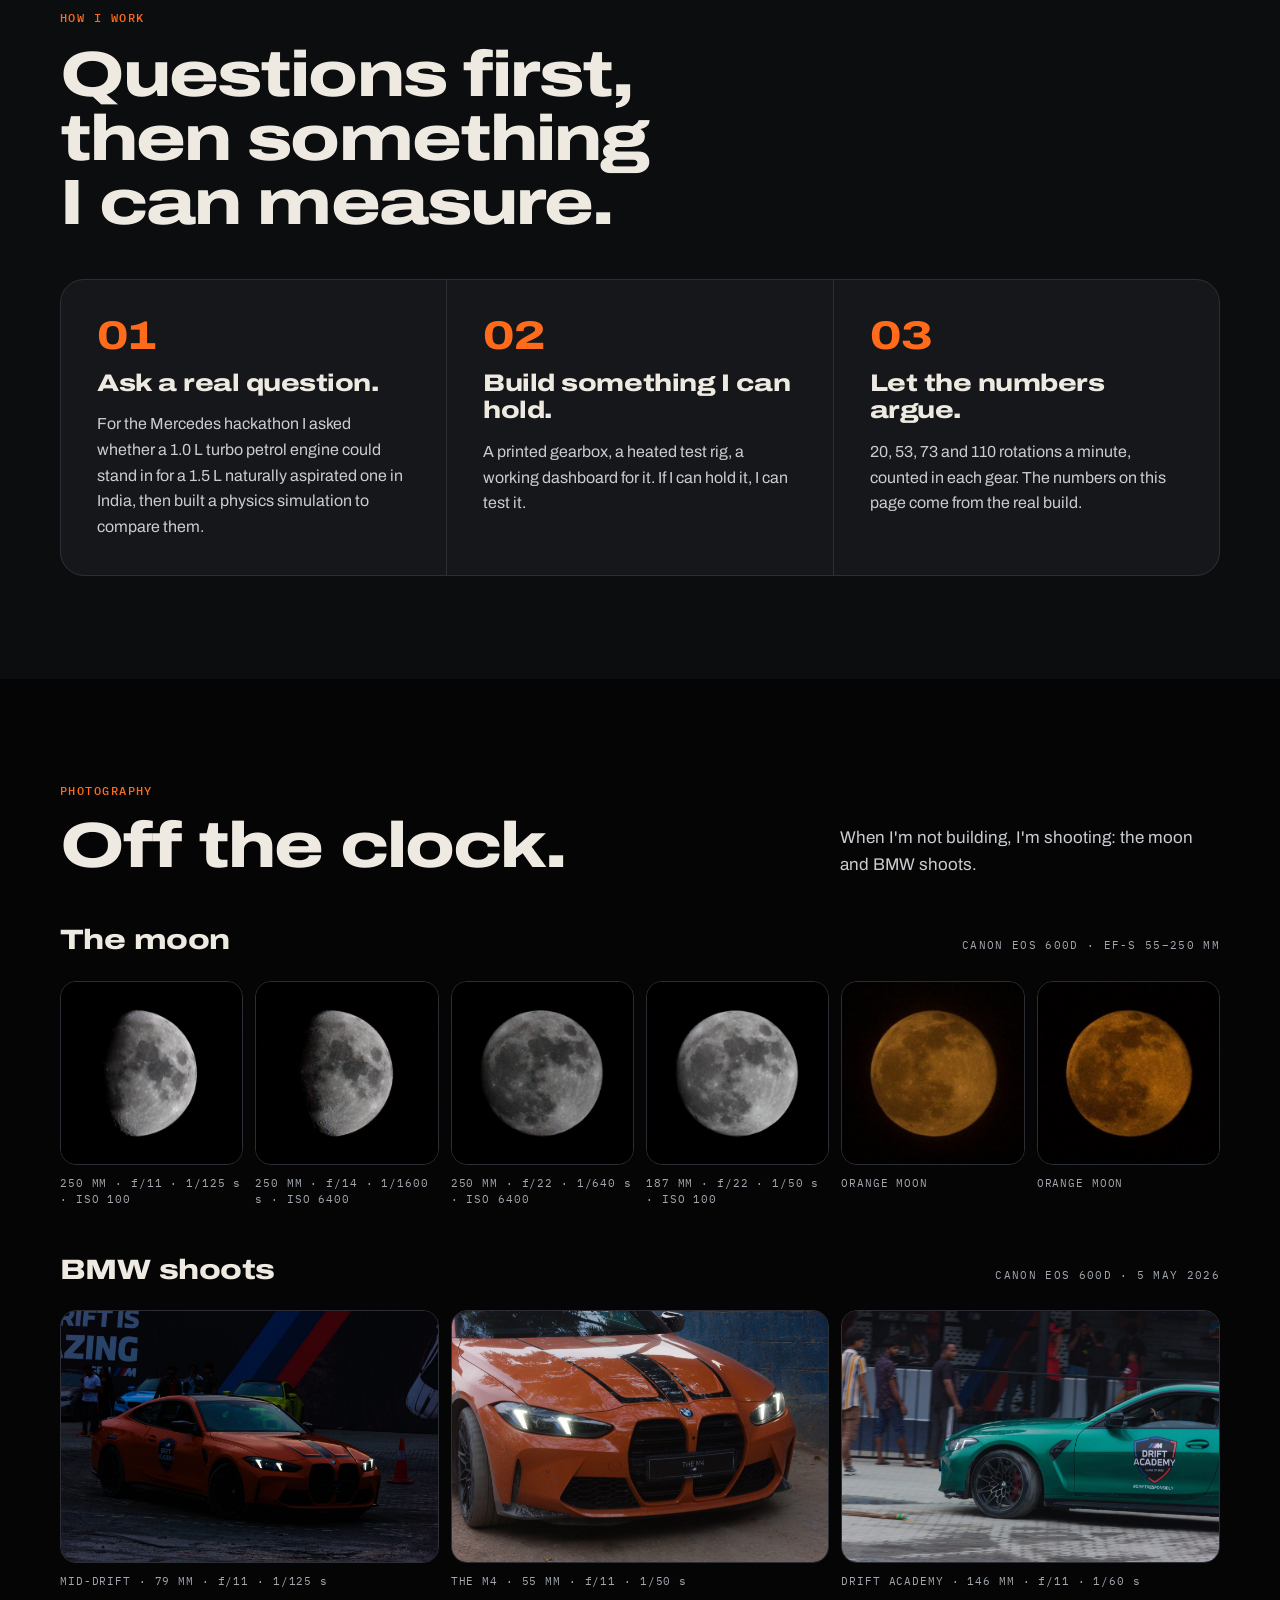
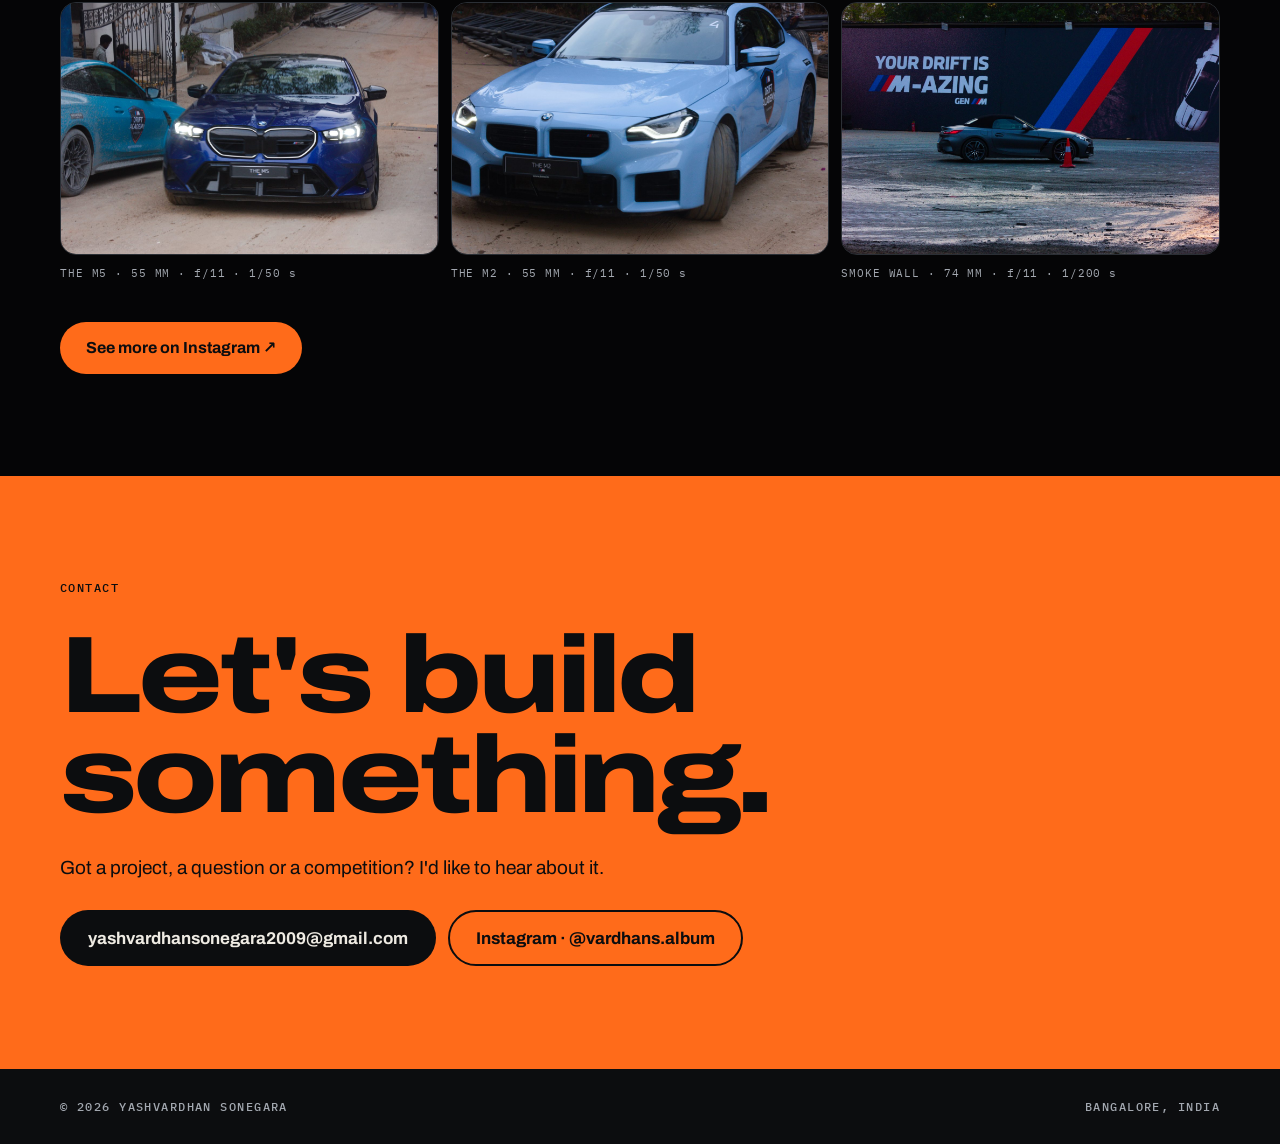
==== commit 69a5c714: "Add files via upload" ====
--- a/index.html
+++ b/index.html
@@ -124,9 +124,9 @@
           <!-- 3×3 grid overlay for knob placement -->
           <div style="position:absolute;inset:0;display:grid;grid-template-columns:repeat(3,64px);grid-template-rows:repeat(3,64px);column-gap:28px;row-gap:20px">
             <button class="knob" data-gear="1" aria-pressed="false" aria-label="Shift to 1st gear: the gearbox" style="grid-column:1;grid-row:1">1</button>
-            <button class="knob" data-gear="3" aria-pressed="false" aria-label="Shift to 3rd gear: photography" style="grid-column:3;grid-row:1">3</button>
+            <button class="knob" data-gear="3" aria-pressed="false" aria-label="Shift to 3rd gear: this website" style="grid-column:3;grid-row:1">3</button>
             <button class="knob" data-gear="N" aria-pressed="true" aria-label="Shift to neutral: about me" style="grid-column:2;grid-row:2">N</button>
-            <button class="knob" data-gear="2" aria-pressed="false" aria-label="Shift to 2nd gear: the fairtrade store" style="grid-column:1;grid-row:3">2</button>
+            <button class="knob" data-gear="2" aria-pressed="false" aria-label="Shift to 2nd gear: photography" style="grid-column:1;grid-row:3">2</button>
             <button class="knob" data-gear="4" aria-pressed="false" aria-label="Shift to 4th gear: the Mercedes hackathon" style="grid-column:3;grid-row:3">4</button>
           </div>
 
@@ -217,6 +217,7 @@
           <span style="font-family:'IBM Plex Mono',ui-monospace,monospace;font-size:12px;font-weight:500;letter-spacing:.12em;color:var(--ignition)">N · NEUTRAL · ABOUT ME</span>
           <h2 style="margin:0;font-weight:800;font-stretch:125%;font-size:clamp(28px,3.4vw,44px);line-height:1.04;letter-spacing:-0.025em;text-wrap:balance">Hi, I'm Yashvardhan.</h2>
           <p style="margin:0;font-size:17px;line-height:1.6;color:var(--muted);max-width:620px;text-wrap:pretty">I'm a student at Vidyashilp Academy in Bangalore, and I build things to find out how they work. This whole page runs on the gearbox I made for physics. Shift into first to see where it started.</p>
+          <p style="margin:0;font-size:17px;line-height:1.6;color:var(--muted);max-width:620px;text-wrap:pretty">Away from the workbench, I spent two years as head of social media for Steps for Smiles, a charity event raising money for children with cancer.</p>
           <div style="display:flex;flex-wrap:wrap;gap:16px 36px">
             <div style="display:flex;flex-direction:column;gap:4px">
               <span style="font-family:'IBM Plex Mono',ui-monospace,monospace;font-size:11px;font-weight:500;letter-spacing:.12em;color:var(--dim)">BASED IN</span>
@@ -225,6 +226,10 @@
             <div style="display:flex;flex-direction:column;gap:4px">
               <span style="font-family:'IBM Plex Mono',ui-monospace,monospace;font-size:11px;font-weight:500;letter-spacing:.12em;color:var(--dim)">SCHOOL</span>
               <span style="font-size:16px;font-weight:600;color:var(--chalk)">Vidyashilp Academy</span>
+            </div>
+            <div style="display:flex;flex-direction:column;gap:4px">
+              <span style="font-family:'IBM Plex Mono',ui-monospace,monospace;font-size:11px;font-weight:500;letter-spacing:.12em;color:var(--dim)">LEADERSHIP</span>
+              <span style="font-size:16px;font-weight:600;color:var(--chalk)">Head of social media, Steps for Smiles</span>
             </div>
           </div>
           <div style="display:flex;flex-wrap:wrap;gap:12px;padding-top:6px">
@@ -264,58 +269,58 @@
     </div>
   </article>
 
-  <!-- Panel 2 — 2nd Gear / Fairtrade Store -->
+  <!-- Panel 2 — 2nd Gear / Photography -->
   <article class="panel" data-gear="2" hidden>
     <div class="container" style="padding-block: clamp(24px,3.4vw,44px);">
       <div style="display:flex;flex-wrap:wrap;gap:32px;align-items:center">
         <div style="flex:3 1 360px;min-width:0;display:flex;flex-direction:column;gap:18px">
-          <span style="font-family:'IBM Plex Mono',ui-monospace,monospace;font-size:12px;font-weight:500;letter-spacing:.12em;color:var(--ignition)">2ND GEAR · WEB DESIGN · WIX</span>
-          <h2 style="margin:0;font-weight:800;font-stretch:125%;font-size:clamp(28px,3.4vw,44px);line-height:1.04;letter-spacing:-0.025em;text-wrap:balance">A smoother fairtrade store for Vidyashilp.</h2>
-          <p style="margin:0;font-size:17px;line-height:1.6;color:var(--muted);max-width:620px;text-wrap:pretty">An online store that sells fairtrade products, built on Wix with Vidyashilp. I'm redesigning the interface so it looks better and moves more smoothly, then rebuilding it in Wix.</p>
+          <span style="font-family:'IBM Plex Mono',ui-monospace,monospace;font-size:12px;font-weight:500;letter-spacing:.12em;color:var(--ignition)">2ND GEAR · PHOTOGRAPHY</span>
+          <h2 style="margin:0;font-weight:800;font-stretch:125%;font-size:clamp(28px,3.4vw,44px);line-height:1.04;letter-spacing:-0.025em;text-wrap:balance">Off the clock, behind a camera.</h2>
+          <p style="margin:0;font-size:17px;line-height:1.6;color:var(--muted);max-width:620px;text-wrap:pretty">I shoot on a Canon EOS 600D: the moon through a 250&nbsp;mm lens, and BMW cars at a drift event. A few favourites are further down this page, and more are on Instagram.</p>
           <div style="display:flex;flex-wrap:wrap;gap:16px 36px">
             <div style="display:flex;flex-direction:column;gap:4px">
-              <span style="font-family:'IBM Plex Mono',ui-monospace,monospace;font-size:11px;font-weight:500;letter-spacing:.12em;color:var(--dim)">STATUS</span>
-              <span style="font-size:16px;font-weight:600;color:var(--chalk)">Redesign in progress</span>
-            </div>
-            <div style="display:flex;flex-direction:column;gap:4px">
-              <span style="font-family:'IBM Plex Mono',ui-monospace,monospace;font-size:11px;font-weight:500;letter-spacing:.12em;color:var(--dim)">PLATFORM</span>
-              <span style="font-size:16px;font-weight:600;color:var(--chalk)">Wix</span>
+              <span style="font-family:'IBM Plex Mono',ui-monospace,monospace;font-size:11px;font-weight:500;letter-spacing:.12em;color:var(--dim)">CAMERA</span>
+              <span style="font-size:16px;font-weight:600;color:var(--chalk)">Canon EOS 600D</span>
+            </div>
+            <div style="display:flex;flex-direction:column;gap:4px">
+              <span style="font-family:'IBM Plex Mono',ui-monospace,monospace;font-size:11px;font-weight:500;letter-spacing:.12em;color:var(--dim)">INSTAGRAM</span>
+              <span style="font-size:16px;font-weight:600;color:var(--chalk)">@vardhans.album</span>
             </div>
           </div>
           <div style="display:flex;flex-wrap:wrap;gap:12px;padding-top:6px">
             <button class="cta" data-shift-to="3">Shift into 3rd →</button>
-            <a class="ghost" href="https://vsafairtrade.wixsite.com/ecommercestore">Visit the current store ↗</a>
-          </div>
-        </div>
-        <div style="flex:2 1 260px;min-width:0;align-self:center;aspect-ratio:4/3;border-radius:18px;border:1px dashed var(--rule-2);background:repeating-linear-gradient(135deg,#14161A 0 12px,#17191D 12px 24px);display:flex;align-items:center;justify-content:center;text-align:center;padding:16px;box-sizing:border-box;font-family:'IBM Plex Mono',ui-monospace,monospace;font-size:12px;letter-spacing:.1em;color:var(--muted)">[SCREENSHOT: THE STORE]</div>
+            <a class="ghost" href="#photos">See the photos ↓</a>
+          </div>
+        </div>
+        <img src="assets/img/bmw-m4.jpg" alt="Close-up of an orange BMW M4 I photographed" loading="lazy" style="flex:2 1 260px;min-width:0;align-self:center;width:100%;height:auto;aspect-ratio:4/3;object-fit:cover;border-radius:18px;border:1px solid var(--rule);display:block">
       </div>
     </div>
   </article>
 
-  <!-- Panel 3 — 3rd Gear / Photography -->
+  <!-- Panel 3 — 3rd Gear / This website -->
   <article class="panel" data-gear="3" hidden>
     <div class="container" style="padding-block: clamp(24px,3.4vw,44px);">
       <div style="display:flex;flex-wrap:wrap;gap:32px;align-items:center">
         <div style="flex:3 1 360px;min-width:0;display:flex;flex-direction:column;gap:18px">
-          <span style="font-family:'IBM Plex Mono',ui-monospace,monospace;font-size:12px;font-weight:500;letter-spacing:.12em;color:var(--ignition)">3RD GEAR · PHOTOGRAPHY</span>
-          <h2 style="margin:0;font-weight:800;font-stretch:125%;font-size:clamp(28px,3.4vw,44px);line-height:1.04;letter-spacing:-0.025em;text-wrap:balance">Off the clock, behind a camera.</h2>
-          <p style="margin:0;font-size:17px;line-height:1.6;color:var(--muted);max-width:620px;text-wrap:pretty">I shoot on a Canon EOS 600D: the moon through a 250&nbsp;mm lens, and BMW cars at a drift event. A few favourites are further down this page, and more are on Instagram.</p>
+          <span style="font-family:'IBM Plex Mono',ui-monospace,monospace;font-size:12px;font-weight:500;letter-spacing:.12em;color:var(--ignition)">3RD GEAR · WEB DEVELOPMENT</span>
+          <h2 style="margin:0;font-weight:800;font-stretch:125%;font-size:clamp(28px,3.4vw,44px);line-height:1.04;letter-spacing:-0.025em;text-wrap:balance">This site, built gear by gear.</h2>
+          <p style="margin:0;font-size:17px;line-height:1.6;color:var(--muted);max-width:620px;text-wrap:pretty">I designed this portfolio with agentic AI, then built it in plain HTML, CSS and JavaScript. The gears use my real tooth counts, the pit stop is interactive, and every sound is made in code. It runs on GitHub Pages.</p>
           <div style="display:flex;flex-wrap:wrap;gap:16px 36px">
             <div style="display:flex;flex-direction:column;gap:4px">
-              <span style="font-family:'IBM Plex Mono',ui-monospace,monospace;font-size:11px;font-weight:500;letter-spacing:.12em;color:var(--dim)">CAMERA</span>
-              <span style="font-size:16px;font-weight:600;color:var(--chalk)">Canon EOS 600D</span>
-            </div>
-            <div style="display:flex;flex-direction:column;gap:4px">
-              <span style="font-family:'IBM Plex Mono',ui-monospace,monospace;font-size:11px;font-weight:500;letter-spacing:.12em;color:var(--dim)">INSTAGRAM</span>
-              <span style="font-size:16px;font-weight:600;color:var(--chalk)">@vardhans.album</span>
+              <span style="font-family:'IBM Plex Mono',ui-monospace,monospace;font-size:11px;font-weight:500;letter-spacing:.12em;color:var(--dim)">BUILT WITH</span>
+              <span style="font-size:16px;font-weight:600;color:var(--chalk)">HTML · CSS · JavaScript</span>
+            </div>
+            <div style="display:flex;flex-direction:column;gap:4px">
+              <span style="font-family:'IBM Plex Mono',ui-monospace,monospace;font-size:11px;font-weight:500;letter-spacing:.12em;color:var(--dim)">HOSTED ON</span>
+              <span style="font-size:16px;font-weight:600;color:var(--chalk)">GitHub Pages</span>
             </div>
           </div>
           <div style="display:flex;flex-wrap:wrap;gap:12px;padding-top:6px">
             <button class="cta" data-shift-to="4">Shift into 4th →</button>
-            <a class="ghost" href="#photos">See the photos ↓</a>
-          </div>
-        </div>
-        <img src="assets/img/bmw-m4.jpg" alt="Close-up of an orange BMW M4 I photographed" loading="lazy" style="flex:2 1 260px;min-width:0;align-self:center;width:100%;height:auto;aspect-ratio:4/3;object-fit:cover;border-radius:18px;border:1px solid var(--rule);display:block">
+            <button class="ghost" type="button" onclick="if(window.PitStop)window.PitStop.replay()">Replay the pit stop ↺</button>
+          </div>
+        </div>
+        <img src="assets/img/site-shot.jpg" alt="The opening screen of this portfolio site" loading="lazy" style="flex:2 1 260px;min-width:0;align-self:center;width:100%;height:auto;aspect-ratio:4/3;object-fit:cover;object-position:top;border-radius:18px;border:1px solid var(--rule);display:block">
       </div>
     </div>
   </article>
@@ -354,23 +359,6 @@
 
 
   <!-- ============================================================
-       GARAGE — scroll tour of an exploded F1 car, part by part (js/car.js)
-       ============================================================ -->
-  <section id="garage" aria-label="The car, in pieces">
-    <div class="garage-sticky container">
-      <div class="garage-head">
-        <div>
-          <span class="garage-tag">THE GARAGE · SCROLL TO TOUR</span>
-          <h2>Every part, pulled apart.</h2>
-          <p class="garage-sub">I like knowing what is inside things. Here is a modern F1 car in pieces. Scroll, and we will stop at each part.</p>
-        </div>
-        <div class="garage-read" aria-live="off"><span class="garage-state">TOUR</span><b>START</b><div class="garage-bar"><i></i></div></div>
-      </div>
-      <div class="garage-car"></div>
-    </div>
-  </section>
-
-  <!-- ============================================================
        MERCEDES SECTION
        ============================================================ -->
   <section id="mercedes" class="container" style="padding-bottom:clamp(64px,8vw,112px);display:flex;flex-direction:column;gap:36px">
@@ -485,15 +473,15 @@
             </tr>
             <tr>
               <td style="font-weight:800;font-stretch:125%;font-size:22px;color:var(--rust)">2</td>
-              <td style="font-size:18px;font-weight:700">Vidyashilp fairtrade store</td>
-              <td class="fieldcol" style="color:var(--ink-muted)">Web design · Wix</td>
-              <td>Redesign in progress</td>
-            </tr>
-            <tr>
-              <td style="font-weight:800;font-stretch:125%;font-size:22px;color:var(--rust)">3</td>
               <td style="font-size:18px;font-weight:700">Photography</td>
               <td class="fieldcol" style="color:var(--ink-muted)">The moon and BMW cars · Canon EOS 600D</td>
               <td>On Instagram</td>
+            </tr>
+            <tr>
+              <td style="font-weight:800;font-stretch:125%;font-size:22px;color:var(--rust)">3</td>
+              <td style="font-size:18px;font-weight:700">This portfolio site</td>
+              <td class="fieldcol" style="color:var(--ink-muted)">Web development · HTML, CSS, JS</td>
+              <td>Live on GitHub Pages</td>
             </tr>
             <tr>
               <td style="font-weight:800;font-stretch:125%;font-size:22px;color:var(--rust)">4</td>
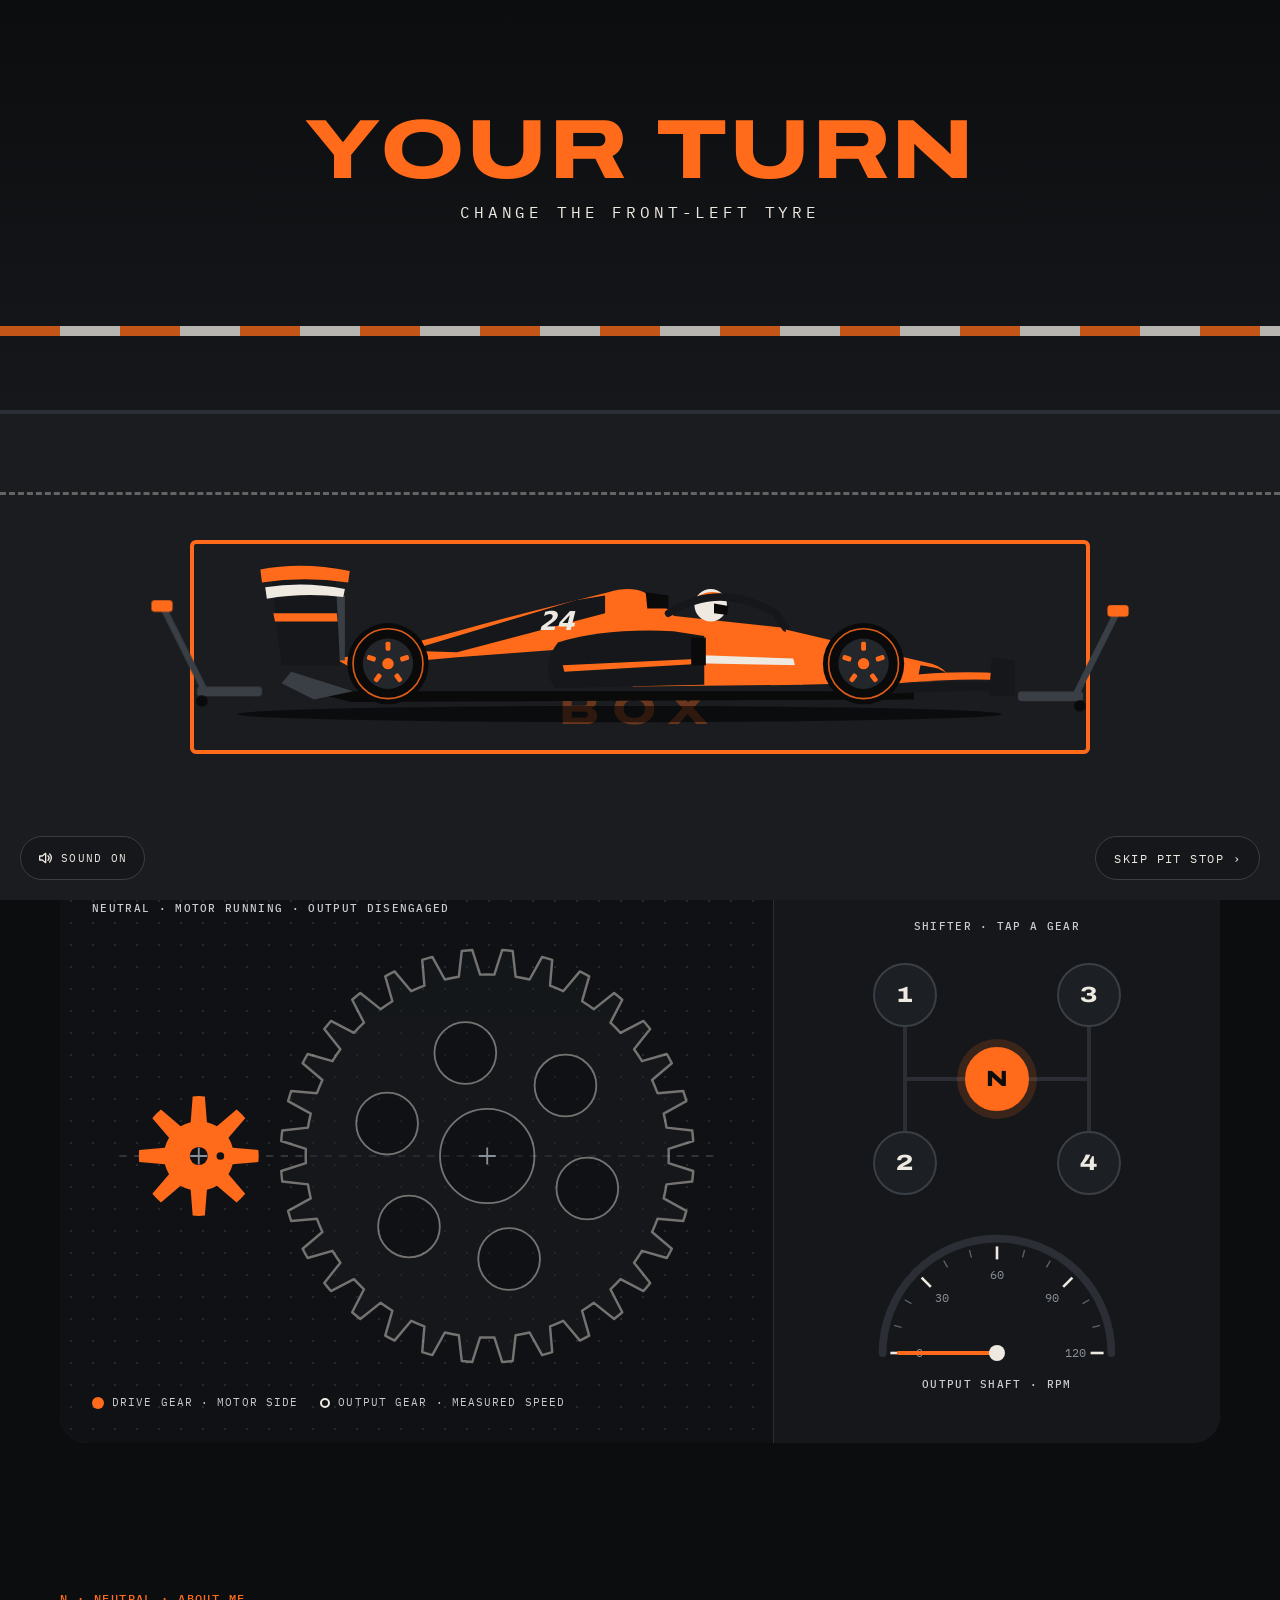
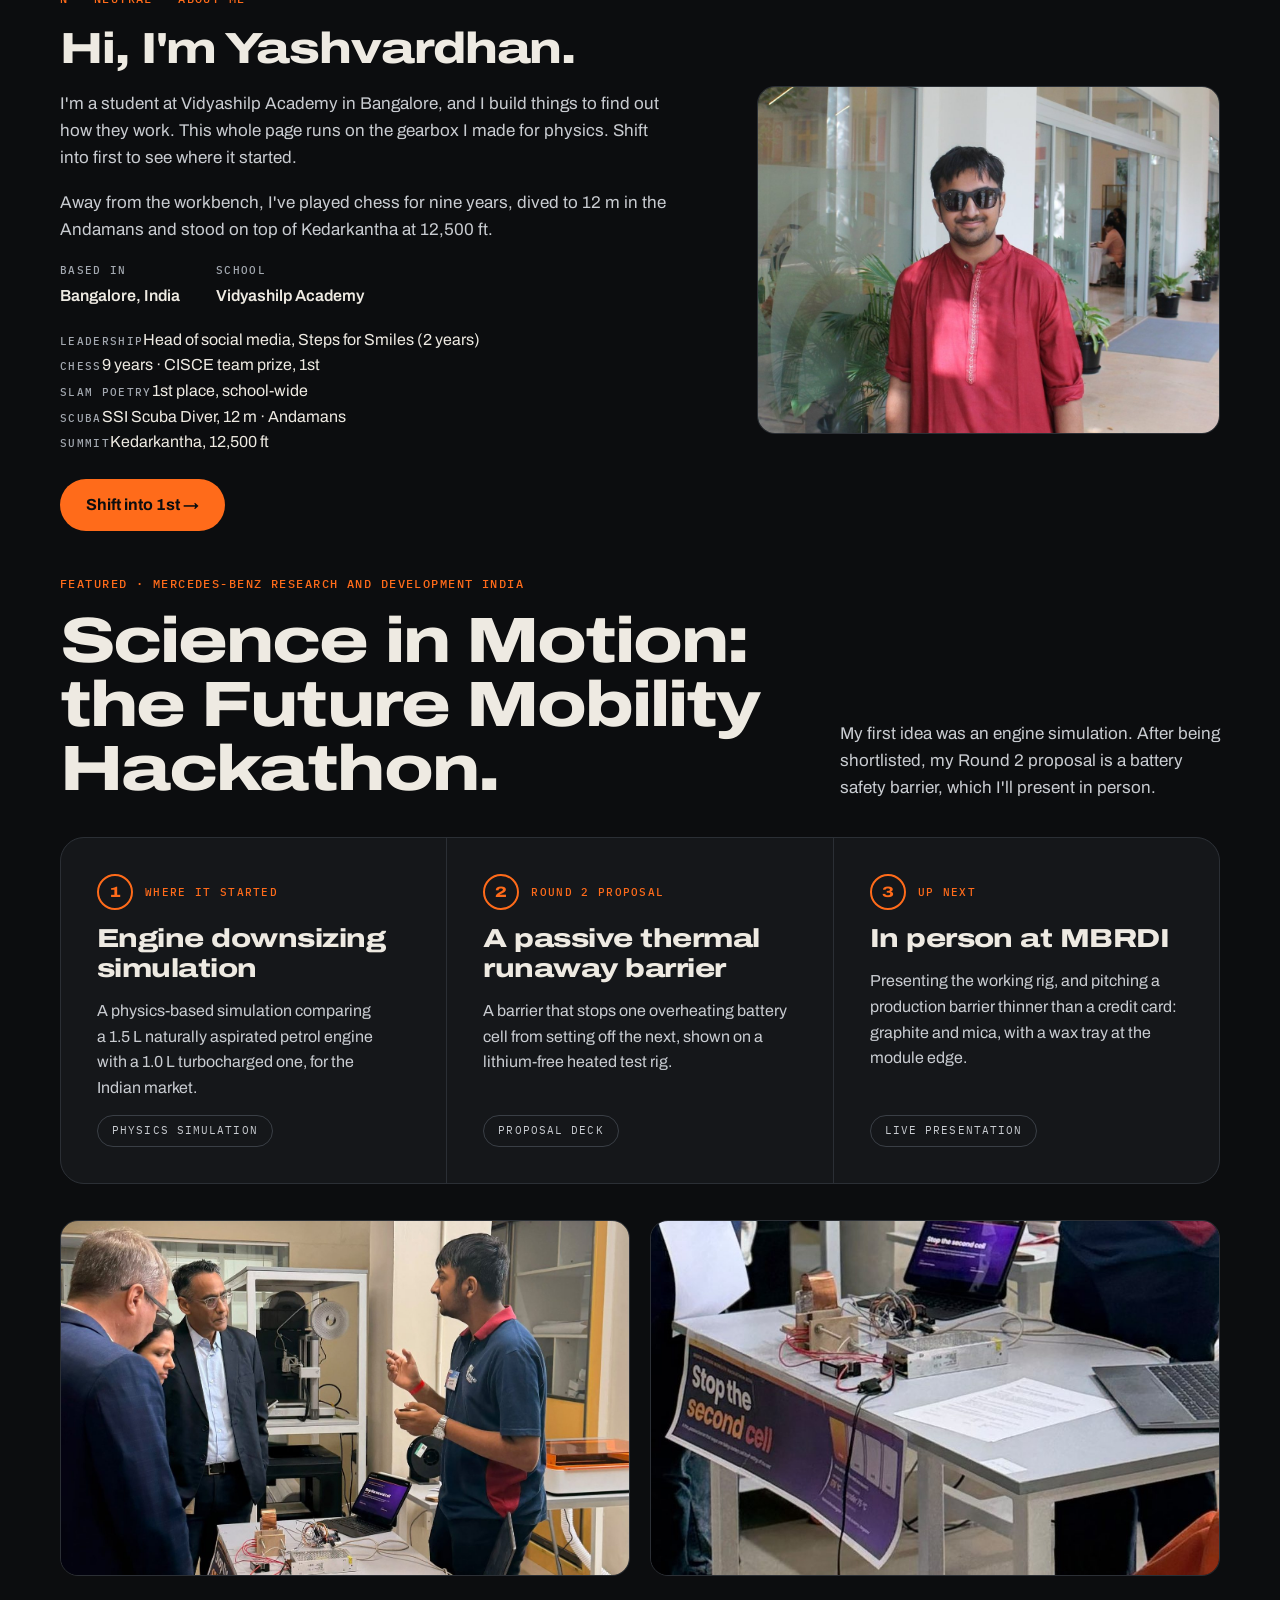
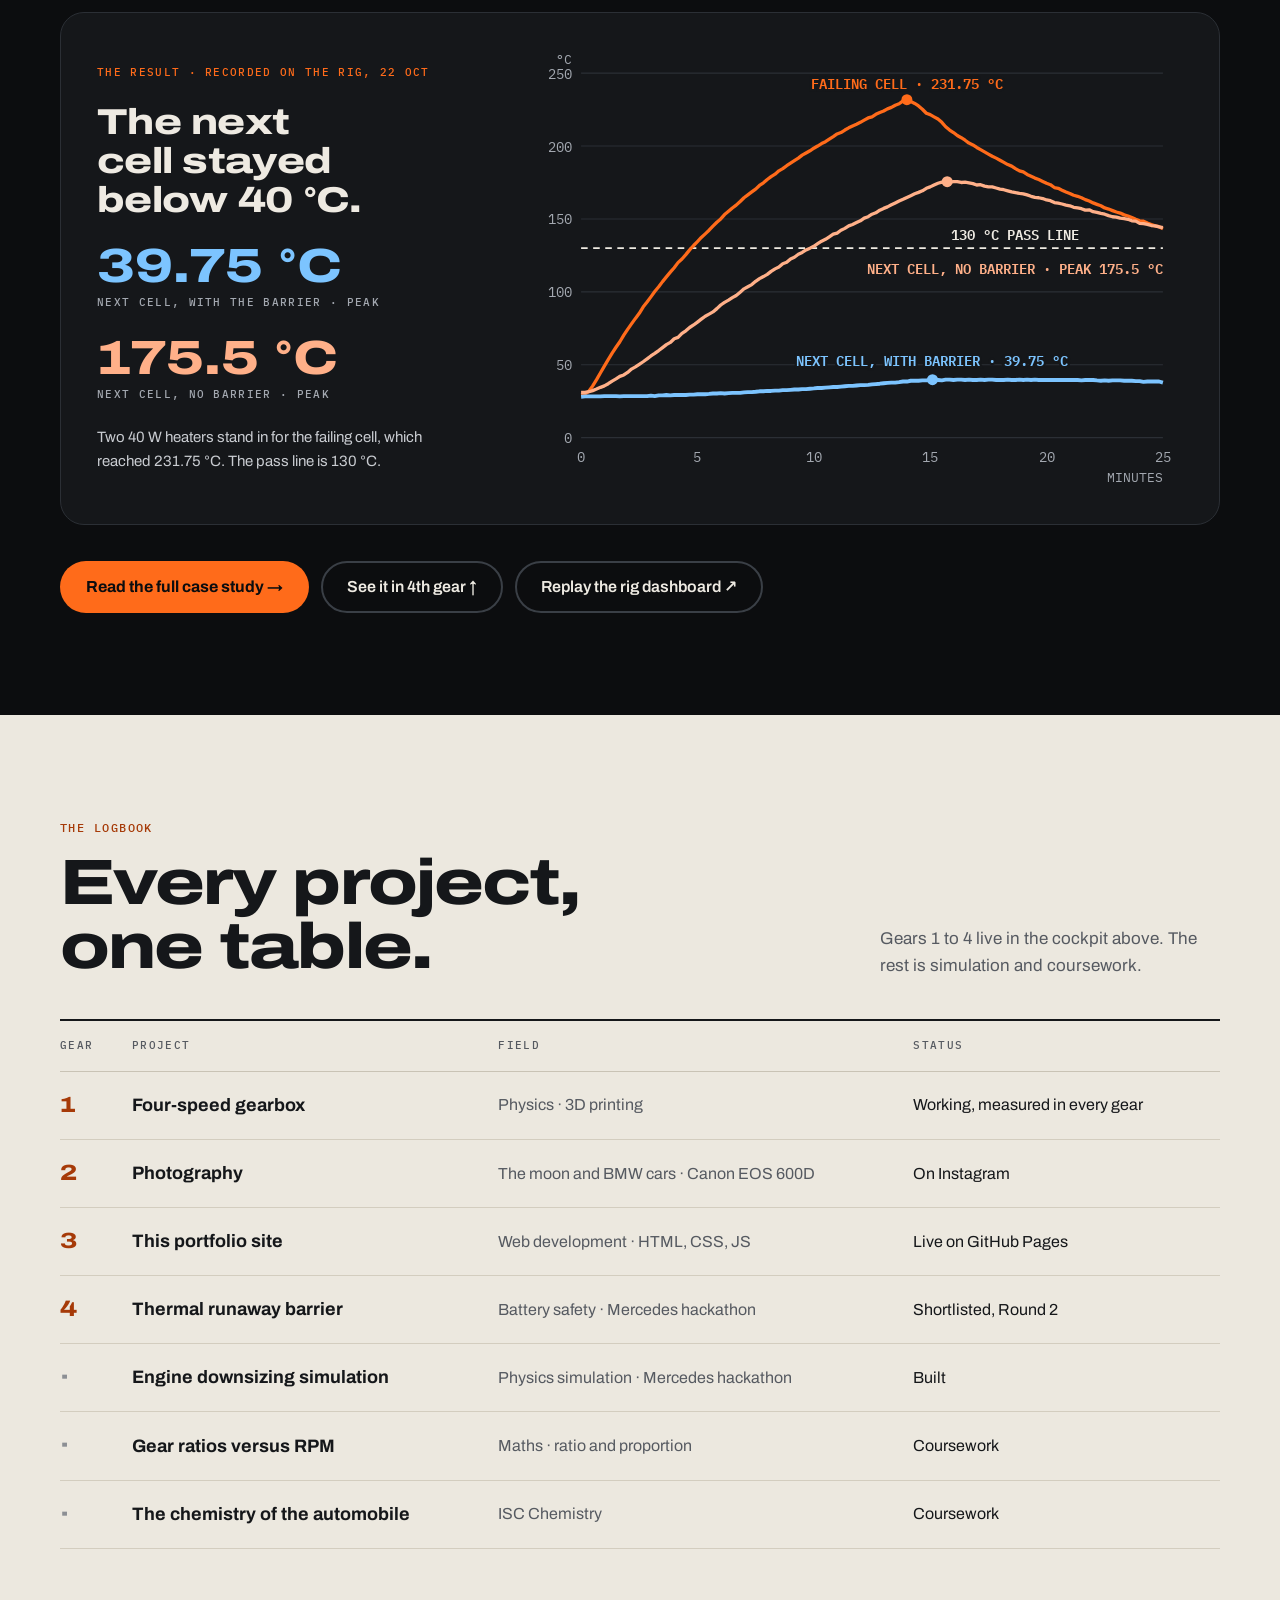
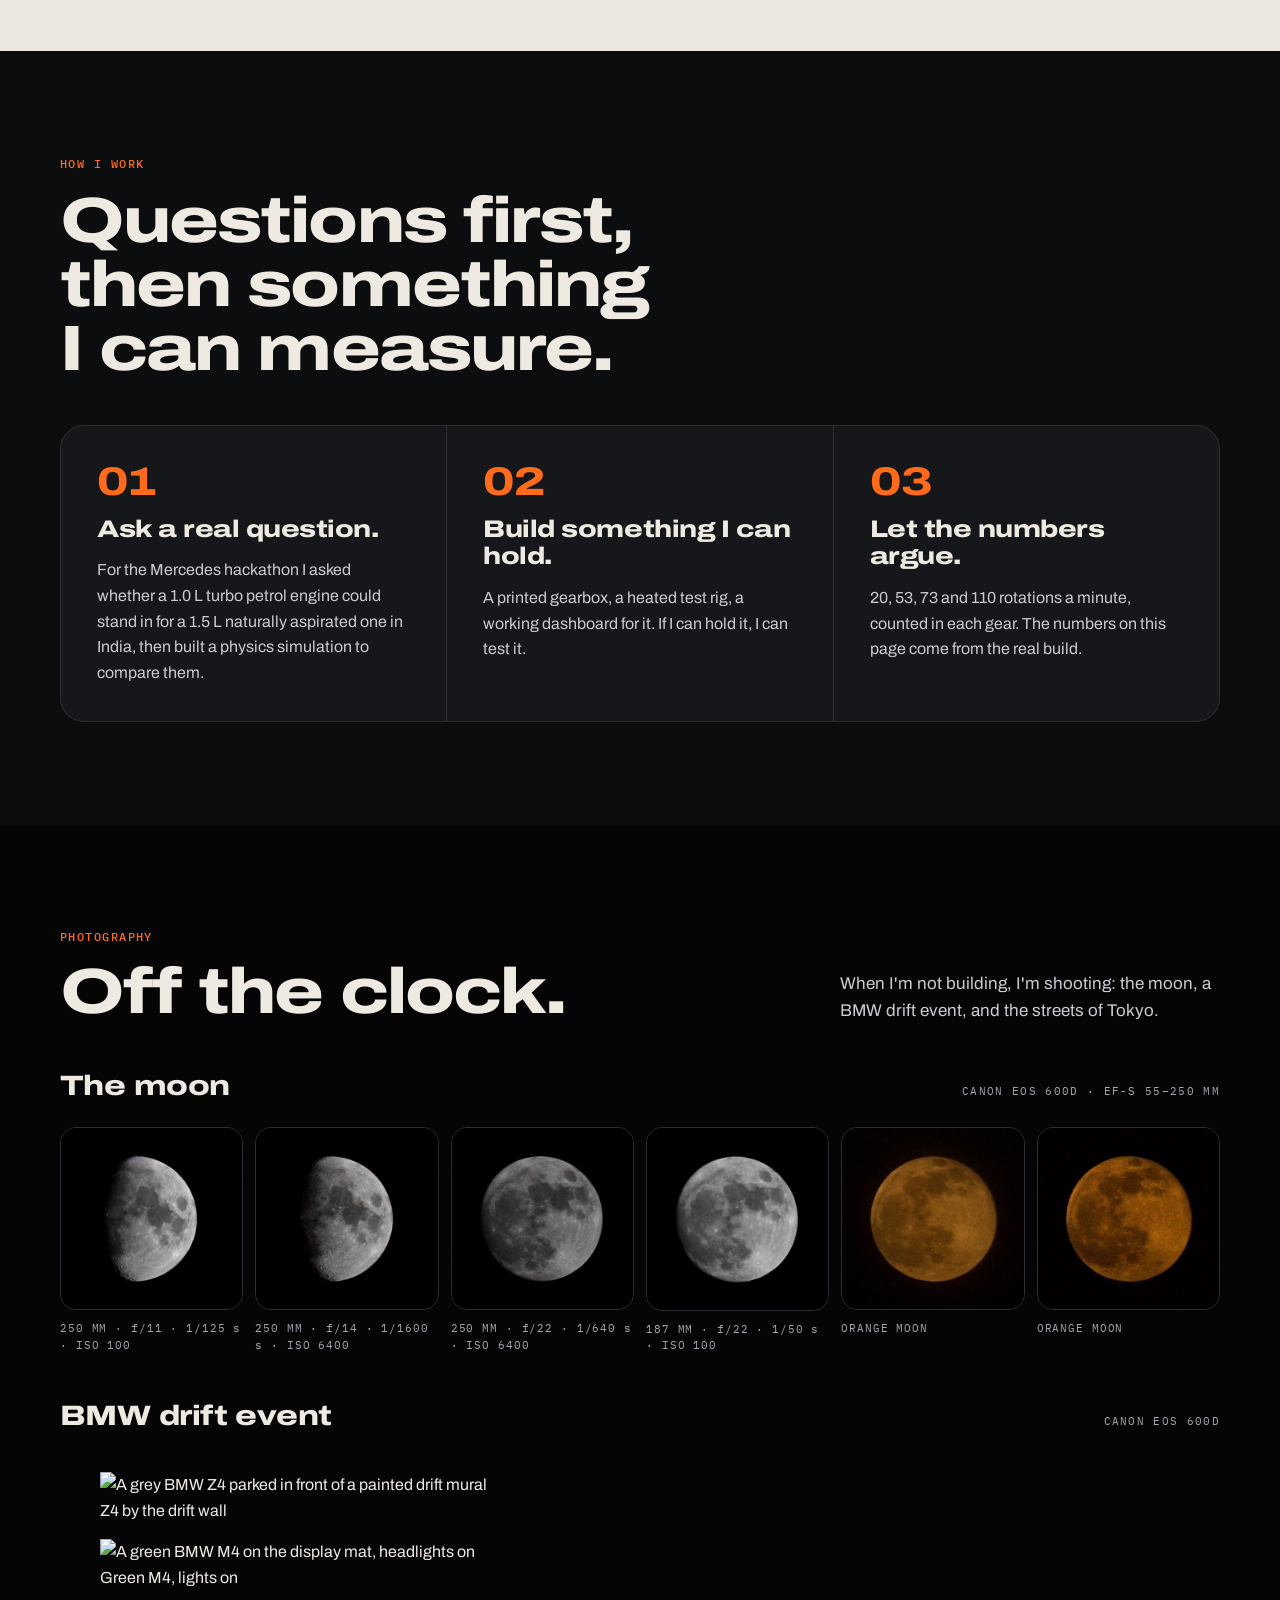
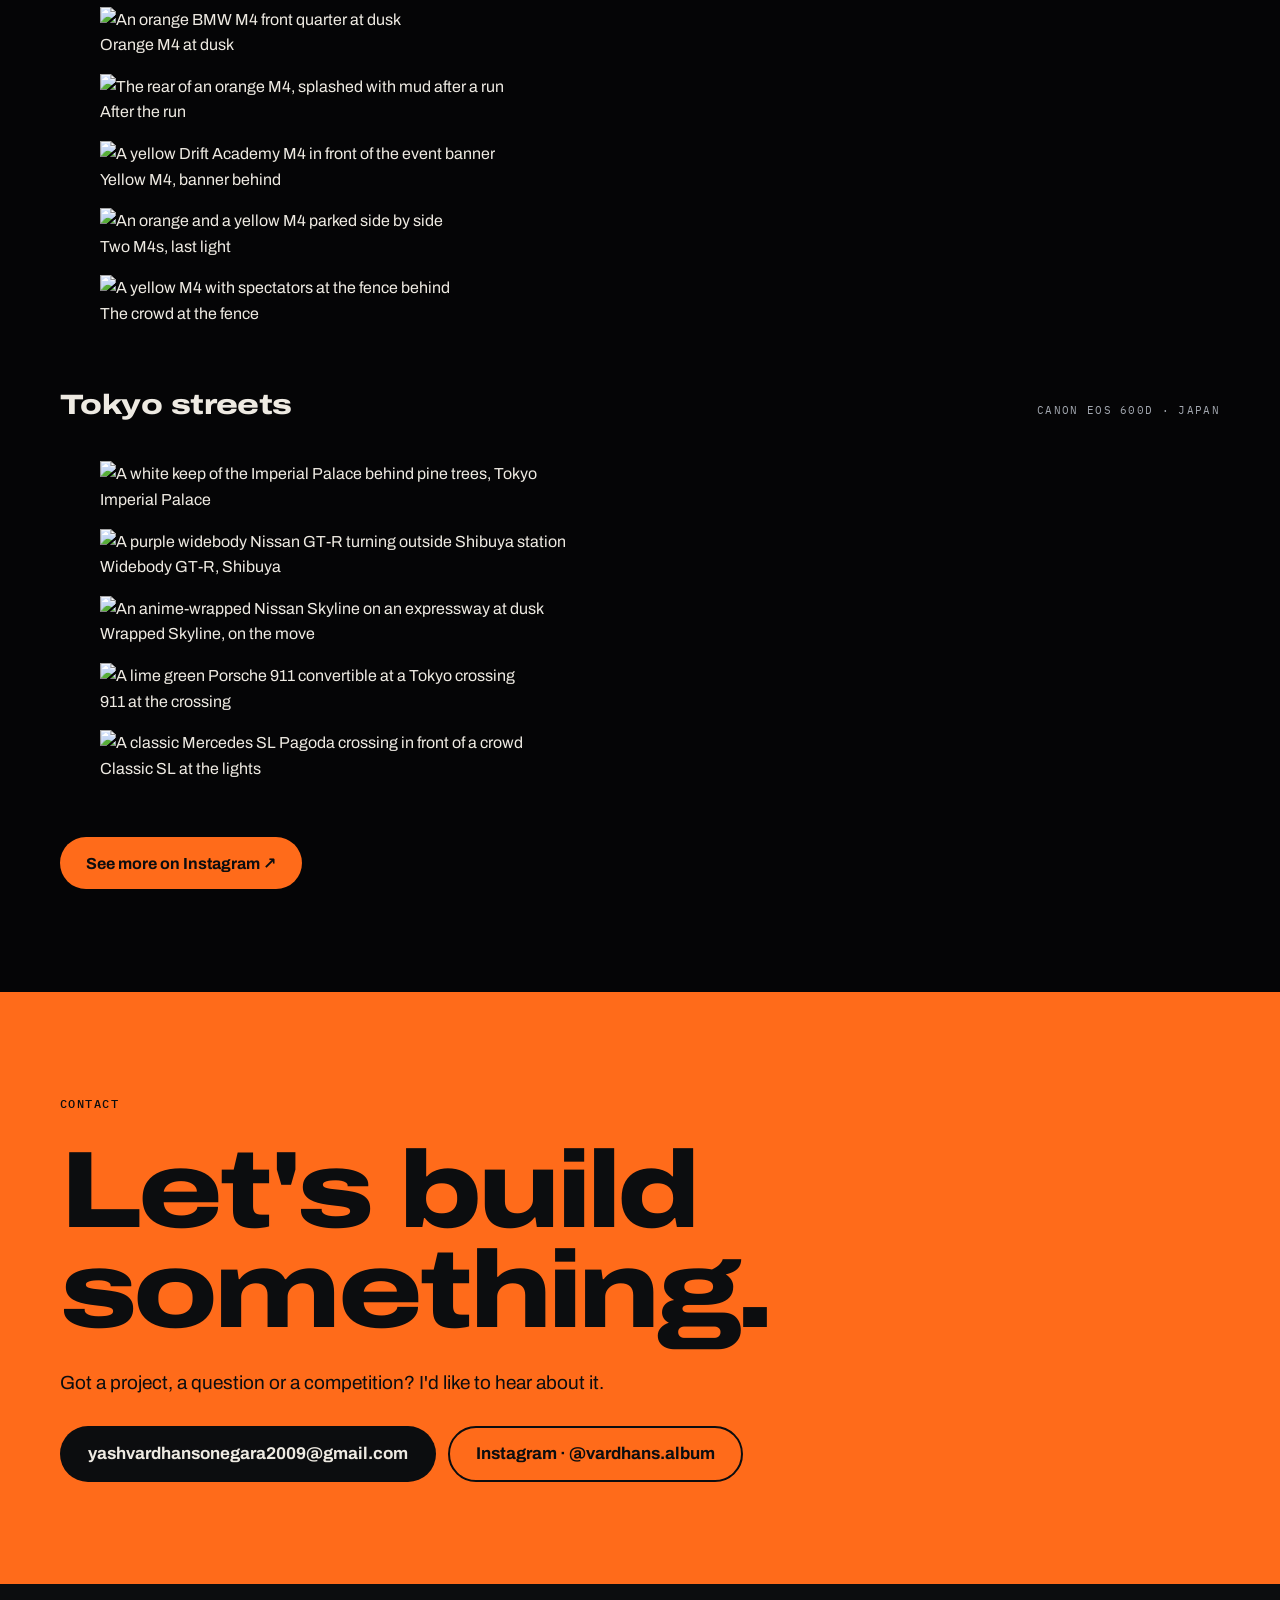
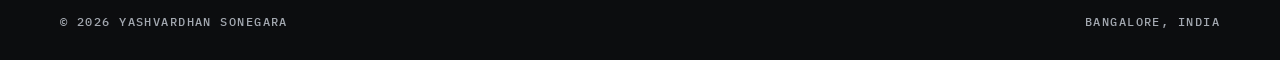
==== commit b0e86c9c: "Add files via upload" ====
--- a/index.html
+++ b/index.html
@@ -217,7 +217,7 @@
           <span style="font-family:'IBM Plex Mono',ui-monospace,monospace;font-size:12px;font-weight:500;letter-spacing:.12em;color:var(--ignition)">N · NEUTRAL · ABOUT ME</span>
           <h2 style="margin:0;font-weight:800;font-stretch:125%;font-size:clamp(28px,3.4vw,44px);line-height:1.04;letter-spacing:-0.025em;text-wrap:balance">Hi, I'm Yashvardhan.</h2>
           <p style="margin:0;font-size:17px;line-height:1.6;color:var(--muted);max-width:620px;text-wrap:pretty">I'm a student at Vidyashilp Academy in Bangalore, and I build things to find out how they work. This whole page runs on the gearbox I made for physics. Shift into first to see where it started.</p>
-          <p style="margin:0;font-size:17px;line-height:1.6;color:var(--muted);max-width:620px;text-wrap:pretty">Away from the workbench, I spent two years as head of social media for Steps for Smiles, a charity event raising money for children with cancer.</p>
+          <p style="margin:0;font-size:17px;line-height:1.6;color:var(--muted);max-width:620px;text-wrap:pretty">Away from the workbench, I&#39;ve played chess for nine years, dived to 12&nbsp;m in the Andamans and stood on top of Kedarkantha at 12,500&nbsp;ft.</p>
           <div style="display:flex;flex-wrap:wrap;gap:16px 36px">
             <div style="display:flex;flex-direction:column;gap:4px">
               <span style="font-family:'IBM Plex Mono',ui-monospace,monospace;font-size:11px;font-weight:500;letter-spacing:.12em;color:var(--dim)">BASED IN</span>
@@ -227,10 +227,14 @@
               <span style="font-family:'IBM Plex Mono',ui-monospace,monospace;font-size:11px;font-weight:500;letter-spacing:.12em;color:var(--dim)">SCHOOL</span>
               <span style="font-size:16px;font-weight:600;color:var(--chalk)">Vidyashilp Academy</span>
             </div>
-            <div style="display:flex;flex-direction:column;gap:4px">
-              <span style="font-family:'IBM Plex Mono',ui-monospace,monospace;font-size:11px;font-weight:500;letter-spacing:.12em;color:var(--dim)">LEADERSHIP</span>
-              <span style="font-size:16px;font-weight:600;color:var(--chalk)">Head of social media, Steps for Smiles</span>
-            </div>
+
+          </div>
+          <div class="about-extras">
+            <div><span style="font-family:'IBM Plex Mono',ui-monospace,monospace;font-size:11px;font-weight:500;letter-spacing:.12em;color:var(--dim)">LEADERSHIP</span><span>Head of social media, Steps for Smiles (2 years)</span></div>
+            <div><span style="font-family:'IBM Plex Mono',ui-monospace,monospace;font-size:11px;font-weight:500;letter-spacing:.12em;color:var(--dim)">CHESS</span><span>9 years · CISCE team prize, 1st</span></div>
+            <div><span style="font-family:'IBM Plex Mono',ui-monospace,monospace;font-size:11px;font-weight:500;letter-spacing:.12em;color:var(--dim)">SLAM POETRY</span><span>1st place, school-wide</span></div>
+            <div><span style="font-family:'IBM Plex Mono',ui-monospace,monospace;font-size:11px;font-weight:500;letter-spacing:.12em;color:var(--dim)">SCUBA</span><span>SSI Scuba Diver, 12 m · Andamans</span></div>
+            <div><span style="font-family:'IBM Plex Mono',ui-monospace,monospace;font-size:11px;font-weight:500;letter-spacing:.12em;color:var(--dim)">SUMMIT</span><span>Kedarkantha, 12,500 ft</span></div>
           </div>
           <div style="display:flex;flex-wrap:wrap;gap:12px;padding-top:6px">
             <button class="cta" data-shift-to="1">Shift into 1st →</button>
@@ -276,7 +280,7 @@
         <div style="flex:3 1 360px;min-width:0;display:flex;flex-direction:column;gap:18px">
           <span style="font-family:'IBM Plex Mono',ui-monospace,monospace;font-size:12px;font-weight:500;letter-spacing:.12em;color:var(--ignition)">2ND GEAR · PHOTOGRAPHY</span>
           <h2 style="margin:0;font-weight:800;font-stretch:125%;font-size:clamp(28px,3.4vw,44px);line-height:1.04;letter-spacing:-0.025em;text-wrap:balance">Off the clock, behind a camera.</h2>
-          <p style="margin:0;font-size:17px;line-height:1.6;color:var(--muted);max-width:620px;text-wrap:pretty">I shoot on a Canon EOS 600D: the moon through a 250&nbsp;mm lens, and BMW cars at a drift event. A few favourites are further down this page, and more are on Instagram.</p>
+          <p style="margin:0;font-size:17px;line-height:1.6;color:var(--muted);max-width:620px;text-wrap:pretty">I shoot on a Canon EOS 600D: the moon through a 250&nbsp;mm lens, BMW cars at a drift event, and street cars in Tokyo. A few favourites are further down this page, and more are on Instagram.</p>
           <div style="display:flex;flex-wrap:wrap;gap:16px 36px">
             <div style="display:flex;flex-direction:column;gap:4px">
               <span style="font-family:'IBM Plex Mono',ui-monospace,monospace;font-size:11px;font-weight:500;letter-spacing:.12em;color:var(--dim)">CAMERA</span>
@@ -292,7 +296,7 @@
             <a class="ghost" href="#photos">See the photos ↓</a>
           </div>
         </div>
-        <img src="assets/img/bmw-m4.jpg" alt="Close-up of an orange BMW M4 I photographed" loading="lazy" style="flex:2 1 260px;min-width:0;align-self:center;width:100%;height:auto;aspect-ratio:4/3;object-fit:cover;border-radius:18px;border:1px solid var(--rule);display:block">
+        <img src="assets/img/drift-z4.jpg" alt="A BMW Z4 by a drift mural, one of my photos" loading="lazy" style="flex:2 1 260px;min-width:0;align-self:center;width:100%;height:auto;aspect-ratio:4/3;object-fit:cover;border-radius:18px;border:1px solid var(--rule);display:block">
       </div>
     </div>
   </article>
@@ -562,7 +566,7 @@
           <span style="font-family:'IBM Plex Mono',ui-monospace,monospace;font-size:12px;font-weight:500;letter-spacing:.12em;color:var(--ignition)">PHOTOGRAPHY</span>
           <h2 style="margin:0;font-weight:800;font-stretch:125%;font-size:clamp(34px,5vw,64px);line-height:1;letter-spacing:-0.03em;text-wrap:balance">Off the clock.</h2>
         </div>
-        <p style="flex:0 1 380px;margin:0;font-size:17px;line-height:1.6;color:var(--muted);text-wrap:pretty">When I&#39;m not building, I&#39;m shooting: the moon and BMW shoots.</p>
+        <p style="flex:0 1 380px;margin:0;font-size:17px;line-height:1.6;color:var(--muted);text-wrap:pretty">When I&#39;m not building, I&#39;m shooting: the moon, a BMW drift event, and the streets of Tokyo.</p>
       </div>
       <div style="display:flex;flex-direction:column;gap:18px">
         <div style="display:flex;flex-wrap:wrap;gap:8px 24px;align-items:baseline;justify-content:space-between">
@@ -598,34 +602,30 @@
       </div>
       <div style="display:flex;flex-direction:column;gap:18px">
         <div style="display:flex;flex-wrap:wrap;gap:8px 24px;align-items:baseline;justify-content:space-between">
-          <h3 style="margin:0;font-weight:800;font-stretch:125%;font-size:clamp(22px,2.4vw,28px);letter-spacing:-0.02em">BMW shoots</h3>
-          <span style="font-family:'IBM Plex Mono',ui-monospace,monospace;font-size:11px;letter-spacing:.12em;color:var(--dim)">CANON EOS 600D · 5 MAY 2026</span>
-        </div>
-        <div class="bmw-grid">
-        <figure style="margin:0;display:flex;flex-direction:column;gap:10px">
-          <a href="assets/img/bmw-drift.jpg" target="_blank" rel="noopener" aria-label="Open full size: An orange M4 mid-drift at dusk" style="display:block;border-radius:16px;overflow:hidden;background:#000;border:1px solid var(--rule)"><img src="assets/img/bmw-drift.jpg" alt="An orange M4 mid-drift at dusk" loading="lazy" style="display:block;width:100%;height:auto;aspect-ratio:3/2;object-fit:cover"></a>
-          <figcaption style="font-family:'IBM Plex Mono',ui-monospace,monospace;font-size:11px;letter-spacing:.08em;line-height:1.5;color:var(--dim)">MID-DRIFT · 79 MM · f/11 · 1/125 s</figcaption>
-        </figure>
-        <figure style="margin:0;display:flex;flex-direction:column;gap:10px">
-          <a href="assets/img/bmw-m4.jpg" target="_blank" rel="noopener" aria-label="Open full size: Close-up of an orange BMW M4 front" style="display:block;border-radius:16px;overflow:hidden;background:#000;border:1px solid var(--rule)"><img src="assets/img/bmw-m4.jpg" alt="Close-up of an orange BMW M4 front" loading="lazy" style="display:block;width:100%;height:auto;aspect-ratio:3/2;object-fit:cover"></a>
-          <figcaption style="font-family:'IBM Plex Mono',ui-monospace,monospace;font-size:11px;letter-spacing:.08em;line-height:1.5;color:var(--dim)">THE M4 · 55 MM · f/11 · 1/50 s</figcaption>
-        </figure>
-        <figure style="margin:0;display:flex;flex-direction:column;gap:10px">
-          <a href="assets/img/bmw-drift-academy.jpg" target="_blank" rel="noopener" aria-label="Open full size: A green Drift Academy car sliding past the crowd" style="display:block;border-radius:16px;overflow:hidden;background:#000;border:1px solid var(--rule)"><img src="assets/img/bmw-drift-academy.jpg" alt="A green Drift Academy car sliding past the crowd" loading="lazy" style="display:block;width:100%;height:auto;aspect-ratio:3/2;object-fit:cover"></a>
-          <figcaption style="font-family:'IBM Plex Mono',ui-monospace,monospace;font-size:11px;letter-spacing:.08em;line-height:1.5;color:var(--dim)">DRIFT ACADEMY · 146 MM · f/11 · 1/60 s</figcaption>
-        </figure>
-        <figure style="margin:0;display:flex;flex-direction:column;gap:10px">
-          <a href="assets/img/bmw-m5.jpg" target="_blank" rel="noopener" aria-label="Open full size: A blue BMW M5 with its headlights on" style="display:block;border-radius:16px;overflow:hidden;background:#000;border:1px solid var(--rule)"><img src="assets/img/bmw-m5.jpg" alt="A blue BMW M5 with its headlights on" loading="lazy" style="display:block;width:100%;height:auto;aspect-ratio:3/2;object-fit:cover"></a>
-          <figcaption style="font-family:'IBM Plex Mono',ui-monospace,monospace;font-size:11px;letter-spacing:.08em;line-height:1.5;color:var(--dim)">THE M5 · 55 MM · f/11 · 1/50 s</figcaption>
-        </figure>
-        <figure style="margin:0;display:flex;flex-direction:column;gap:10px">
-          <a href="assets/img/bmw-m2.jpg" target="_blank" rel="noopener" aria-label="Open full size: A light blue BMW M2, front three-quarter" style="display:block;border-radius:16px;overflow:hidden;background:#000;border:1px solid var(--rule)"><img src="assets/img/bmw-m2.jpg" alt="A light blue BMW M2, front three-quarter" loading="lazy" style="display:block;width:100%;height:auto;aspect-ratio:3/2;object-fit:cover"></a>
-          <figcaption style="font-family:'IBM Plex Mono',ui-monospace,monospace;font-size:11px;letter-spacing:.08em;line-height:1.5;color:var(--dim)">THE M2 · 55 MM · f/11 · 1/50 s</figcaption>
-        </figure>
-        <figure style="margin:0;display:flex;flex-direction:column;gap:10px">
-          <a href="assets/img/bmw-smoke.jpg" target="_blank" rel="noopener" aria-label="Open full size: A car drifting in front of the smoke wall" style="display:block;border-radius:16px;overflow:hidden;background:#000;border:1px solid var(--rule)"><img src="assets/img/bmw-smoke.jpg" alt="A car drifting in front of the smoke wall" loading="lazy" style="display:block;width:100%;height:auto;aspect-ratio:3/2;object-fit:cover"></a>
-          <figcaption style="font-family:'IBM Plex Mono',ui-monospace,monospace;font-size:11px;letter-spacing:.08em;line-height:1.5;color:var(--dim)">SMOKE WALL · 74 MM · f/11 · 1/200 s</figcaption>
-        </figure>
+          <h3 style="margin:0;font-weight:800;font-stretch:125%;font-size:clamp(22px,2.4vw,28px);letter-spacing:-0.02em">BMW drift event</h3>
+          <span style="font-family:'IBM Plex Mono',ui-monospace,monospace;font-size:11px;letter-spacing:.12em;color:var(--dim)">CANON EOS 600D</span>
+        </div>
+        <div class="shoot-grid g-drift">
+          <figure class="big"><a href="assets/img/drift-z4.jpg" target="_blank" rel="noopener" aria-label="Open full size: A grey BMW Z4 parked in front of a painted drift mural"><img src="assets/img/drift-z4.jpg" alt="A grey BMW Z4 parked in front of a painted drift mural" loading="lazy"></a><figcaption>Z4 by the drift wall</figcaption></figure>
+          <figure class="tall a"><a href="assets/img/drift-m4-green.jpg" target="_blank" rel="noopener" aria-label="Open full size: A green BMW M4 on the display mat, headlights on"><img src="assets/img/drift-m4-green.jpg" alt="A green BMW M4 on the display mat, headlights on" loading="lazy"></a><figcaption>Green M4, lights on</figcaption></figure>
+          <figure class="tall b"><a href="assets/img/drift-m4-orange.jpg" target="_blank" rel="noopener" aria-label="Open full size: An orange BMW M4 front quarter at dusk"><img src="assets/img/drift-m4-orange.jpg" alt="An orange BMW M4 front quarter at dusk" loading="lazy"></a><figcaption>Orange M4 at dusk</figcaption></figure>
+          <figure class="tall c"><a href="assets/img/drift-m4-rear.jpg" target="_blank" rel="noopener" aria-label="Open full size: The rear of an orange M4, splashed with mud after a run"><img src="assets/img/drift-m4-rear.jpg" alt="The rear of an orange M4, splashed with mud after a run" loading="lazy"></a><figcaption>After the run</figcaption></figure>
+          <figure class="w2 d"><a href="assets/img/drift-m4-yellow.jpg" target="_blank" rel="noopener" aria-label="Open full size: A yellow Drift Academy M4 in front of the event banner"><img src="assets/img/drift-m4-yellow.jpg" alt="A yellow Drift Academy M4 in front of the event banner" loading="lazy"></a><figcaption>Yellow M4, banner behind</figcaption></figure>
+          <figure class="w2 e"><a href="assets/img/drift-two-m4.jpg" target="_blank" rel="noopener" aria-label="Open full size: An orange and a yellow M4 parked side by side"><img src="assets/img/drift-two-m4.jpg" alt="An orange and a yellow M4 parked side by side" loading="lazy"></a><figcaption>Two M4s, last light</figcaption></figure>
+          <figure class="tall f"><a href="assets/img/drift-m4-yellow-tall.jpg" target="_blank" rel="noopener" aria-label="Open full size: A yellow M4 with spectators at the fence behind"><img src="assets/img/drift-m4-yellow-tall.jpg" alt="A yellow M4 with spectators at the fence behind" loading="lazy"></a><figcaption>The crowd at the fence</figcaption></figure>
+        </div>
+      </div>
+      <div style="display:flex;flex-direction:column;gap:18px">
+        <div style="display:flex;flex-wrap:wrap;gap:8px 24px;align-items:baseline;justify-content:space-between">
+          <h3 style="margin:0;font-weight:800;font-stretch:125%;font-size:clamp(22px,2.4vw,28px);letter-spacing:-0.02em">Tokyo streets</h3>
+          <span style="font-family:'IBM Plex Mono',ui-monospace,monospace;font-size:11px;letter-spacing:.12em;color:var(--dim)">CANON EOS 600D · JAPAN</span>
+        </div>
+        <div class="shoot-grid g-tokyo">
+          <figure class="tall a"><a href="assets/img/tokyo-palace.jpg" target="_blank" rel="noopener" aria-label="Open full size: A white keep of the Imperial Palace behind pine trees, Tokyo"><img src="assets/img/tokyo-palace.jpg" alt="A white keep of the Imperial Palace behind pine trees, Tokyo" loading="lazy"></a><figcaption>Imperial Palace</figcaption></figure>
+          <figure class="w2 b"><a href="assets/img/tokyo-gtr.jpg" target="_blank" rel="noopener" aria-label="Open full size: A purple widebody Nissan GT-R turning outside Shibuya station"><img src="assets/img/tokyo-gtr.jpg" alt="A purple widebody Nissan GT-R turning outside Shibuya station" loading="lazy"></a><figcaption>Widebody GT-R, Shibuya</figcaption></figure>
+          <figure class="c"><a href="assets/img/tokyo-skyline.jpg" target="_blank" rel="noopener" aria-label="Open full size: An anime-wrapped Nissan Skyline on an expressway at dusk"><img src="assets/img/tokyo-skyline.jpg" alt="An anime-wrapped Nissan Skyline on an expressway at dusk" loading="lazy"></a><figcaption>Wrapped Skyline, on the move</figcaption></figure>
+          <figure class="d"><a href="assets/img/tokyo-911.jpg" target="_blank" rel="noopener" aria-label="Open full size: A lime green Porsche 911 convertible at a Tokyo crossing"><img src="assets/img/tokyo-911.jpg" alt="A lime green Porsche 911 convertible at a Tokyo crossing" loading="lazy"></a><figcaption>911 at the crossing</figcaption></figure>
+          <figure class="w2 e"><a href="assets/img/tokyo-sl.jpg" target="_blank" rel="noopener" aria-label="Open full size: A classic Mercedes SL Pagoda crossing in front of a crowd"><img src="assets/img/tokyo-sl.jpg" alt="A classic Mercedes SL Pagoda crossing in front of a crowd" loading="lazy"></a><figcaption>Classic SL at the lights</figcaption></figure>
         </div>
       </div>
       <div style="display:flex;flex-wrap:wrap;gap:12px">
